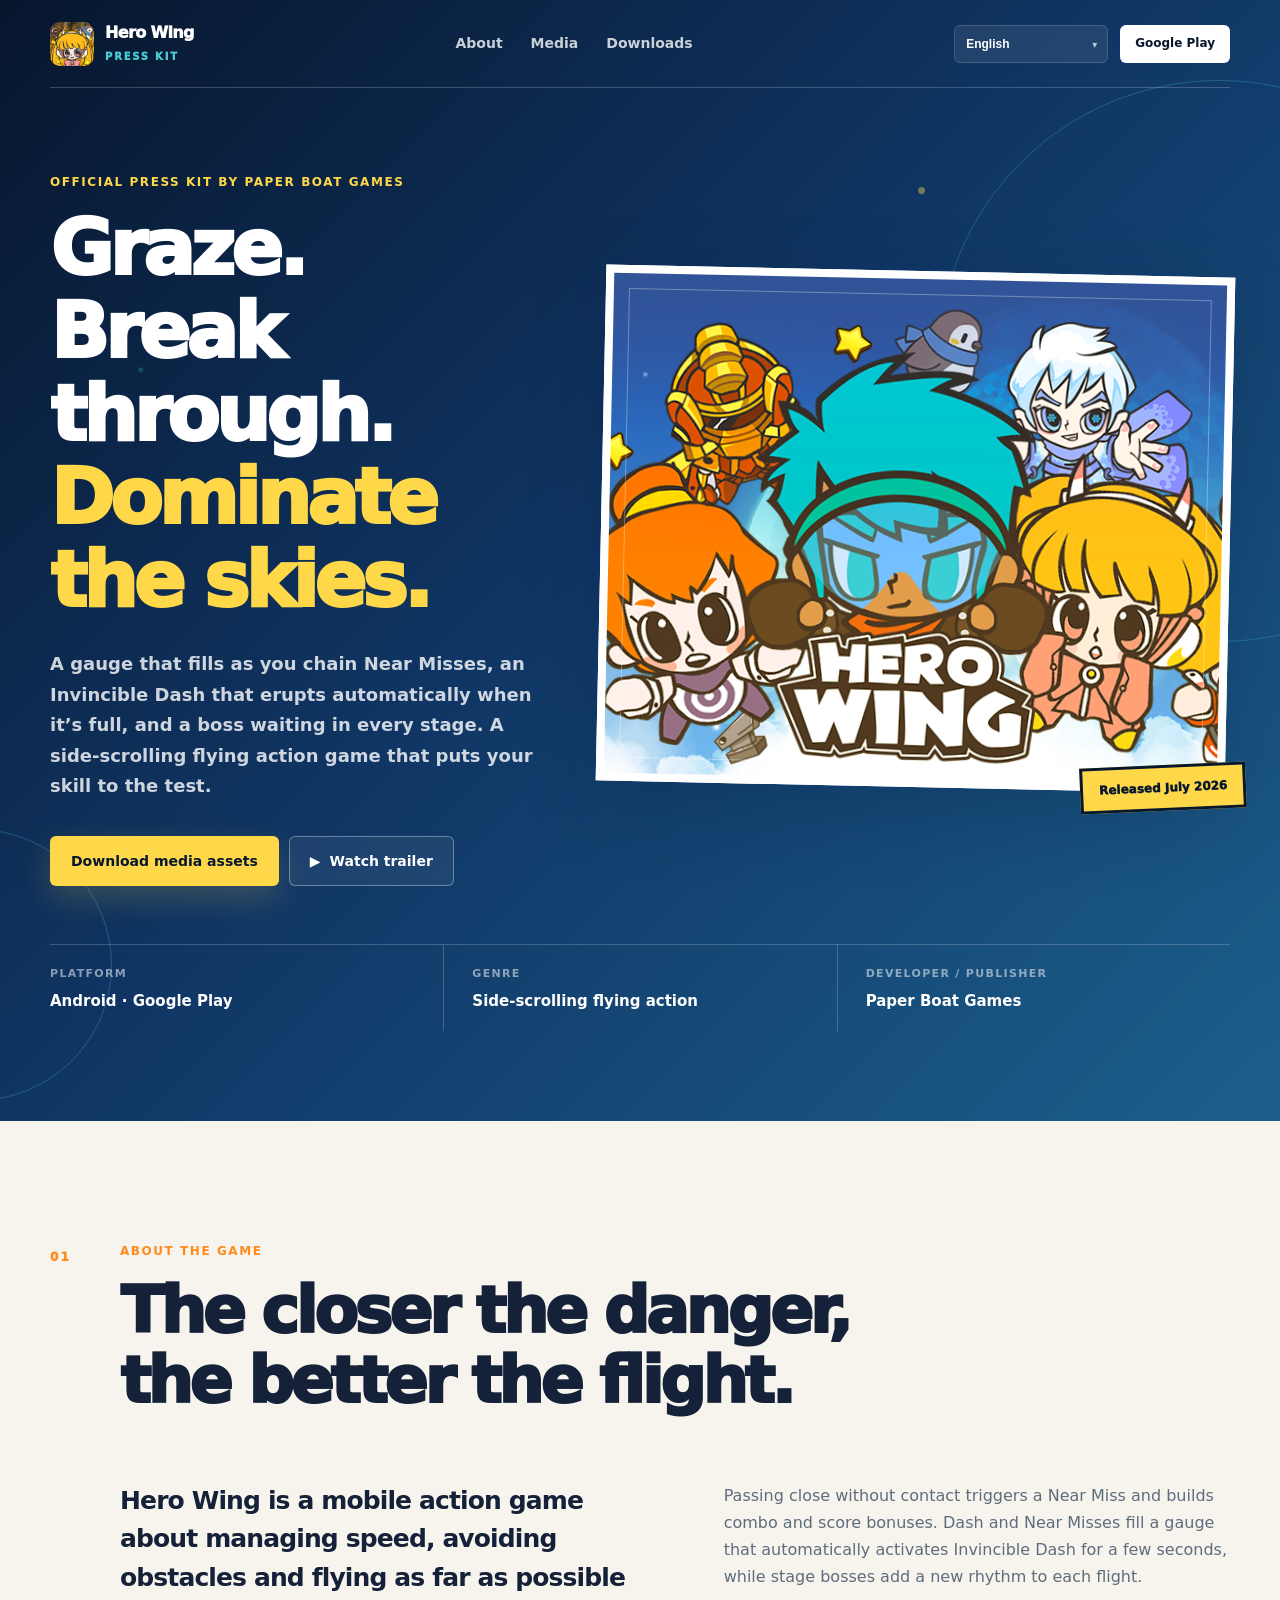
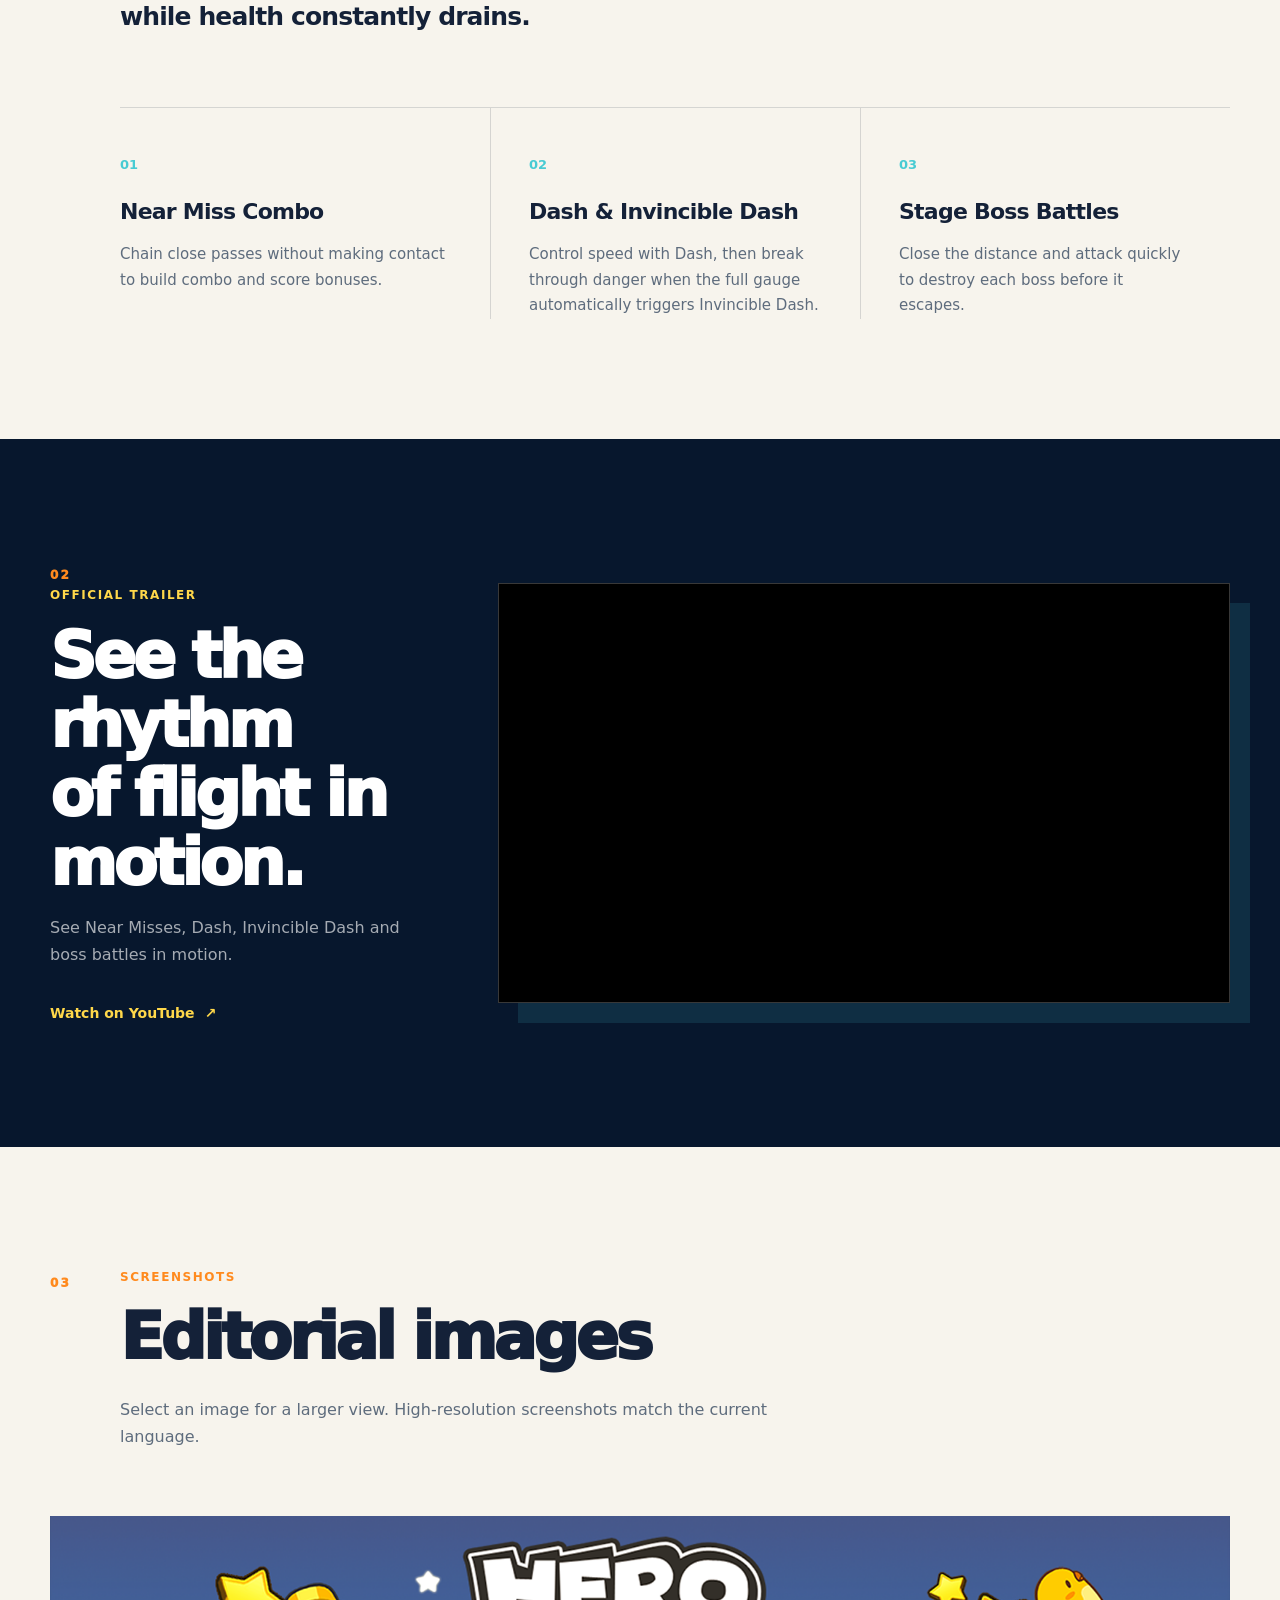
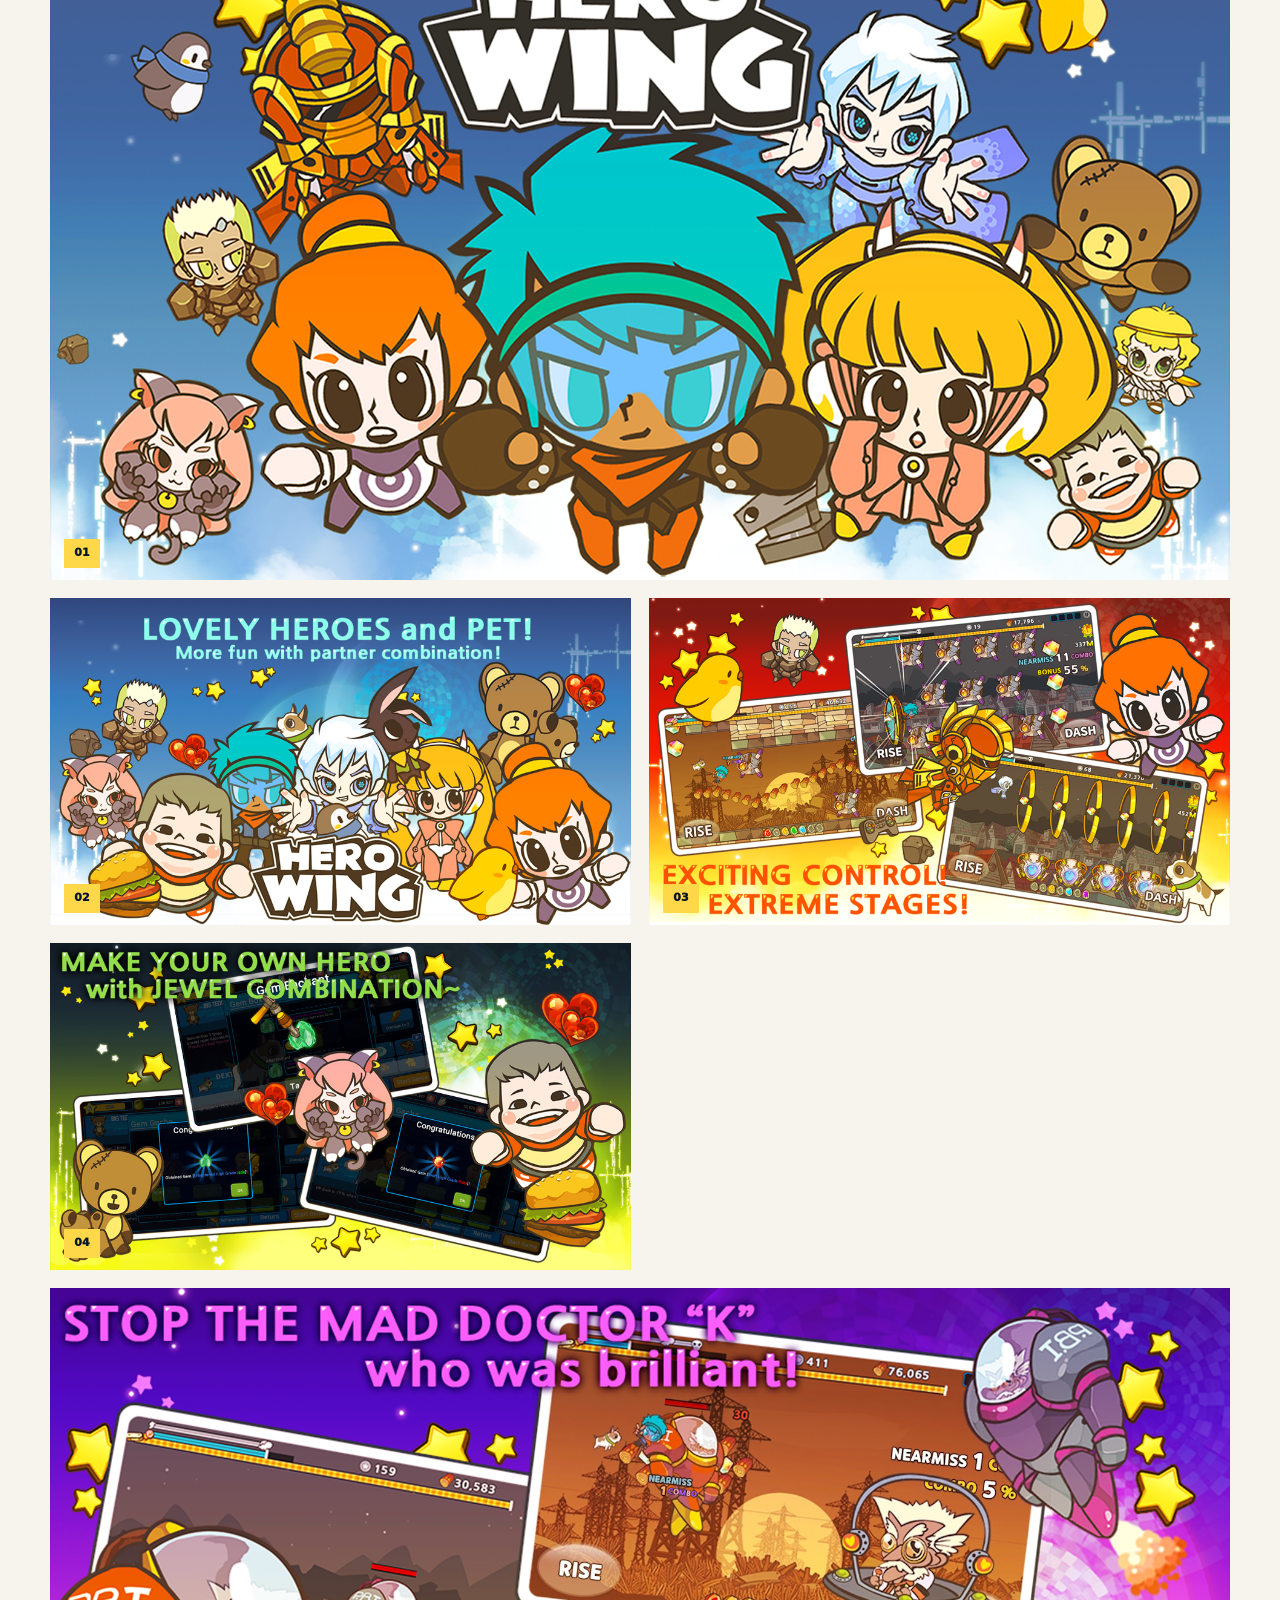
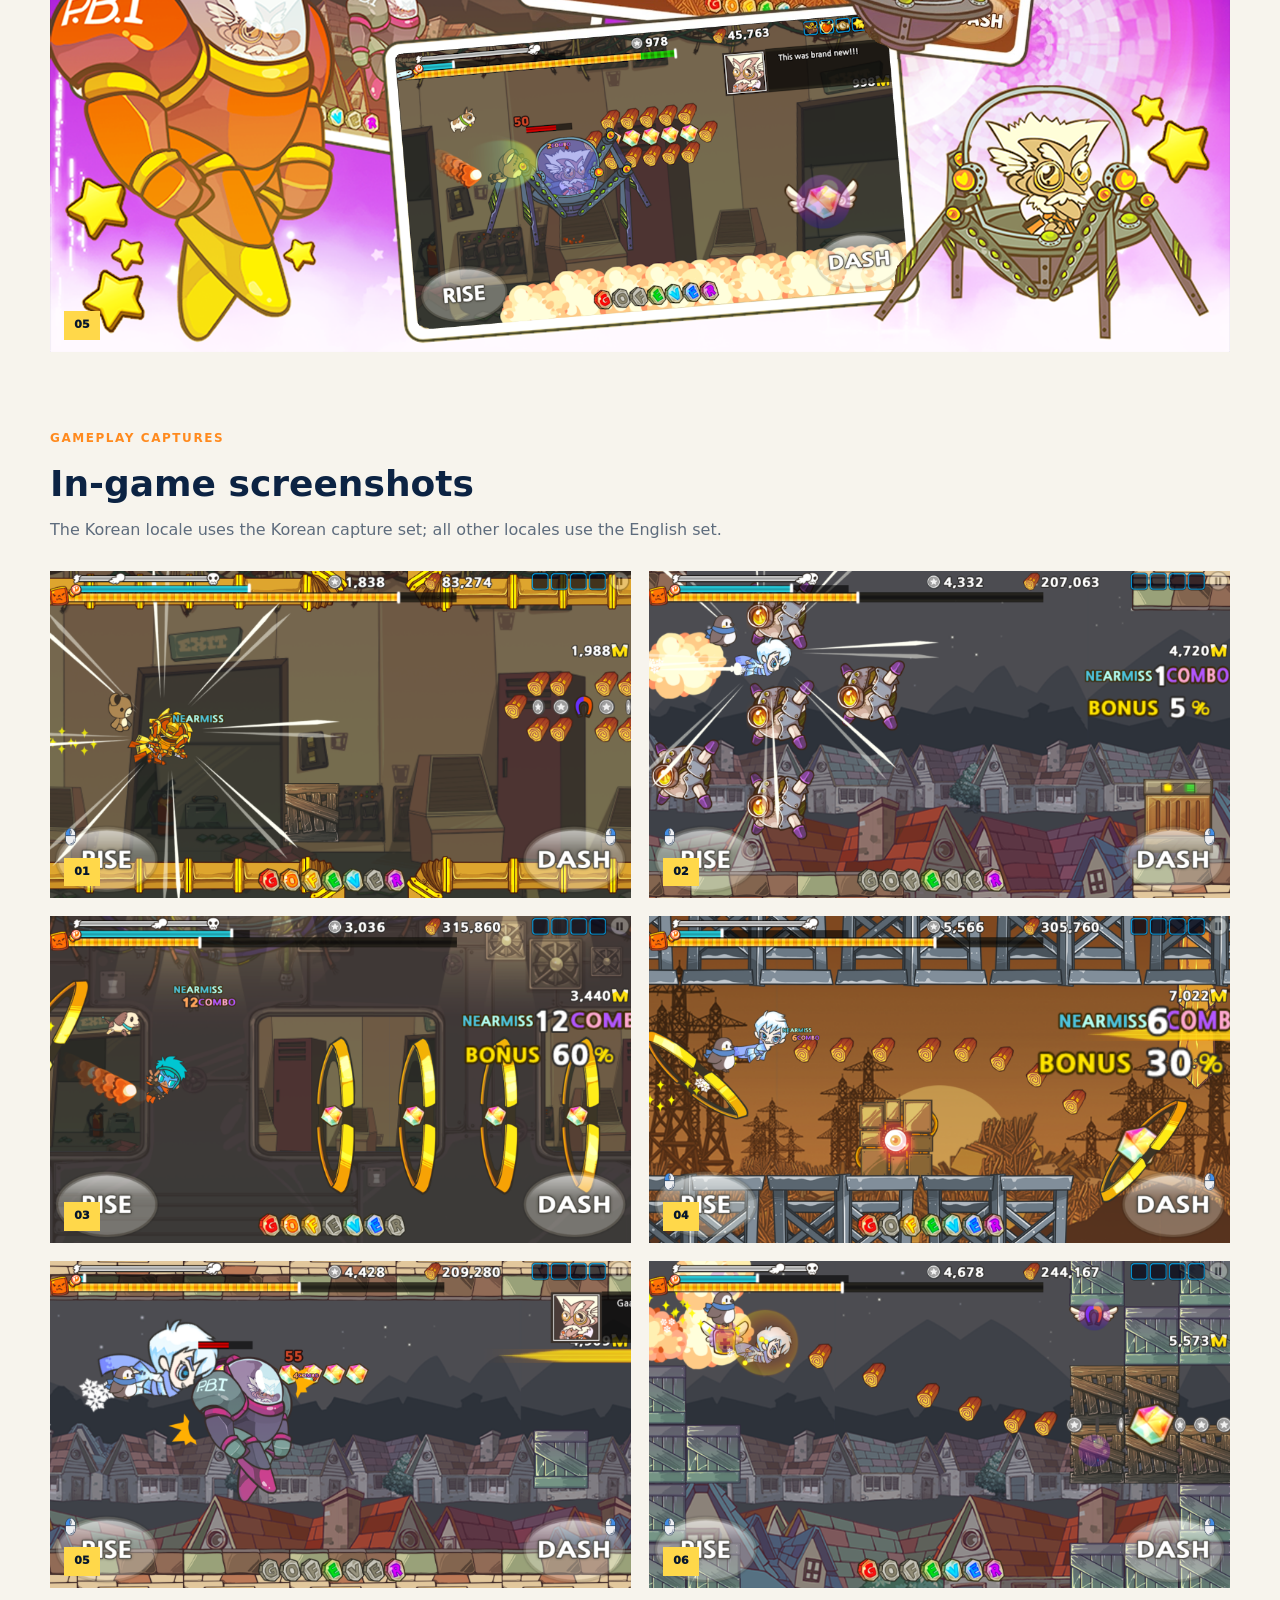
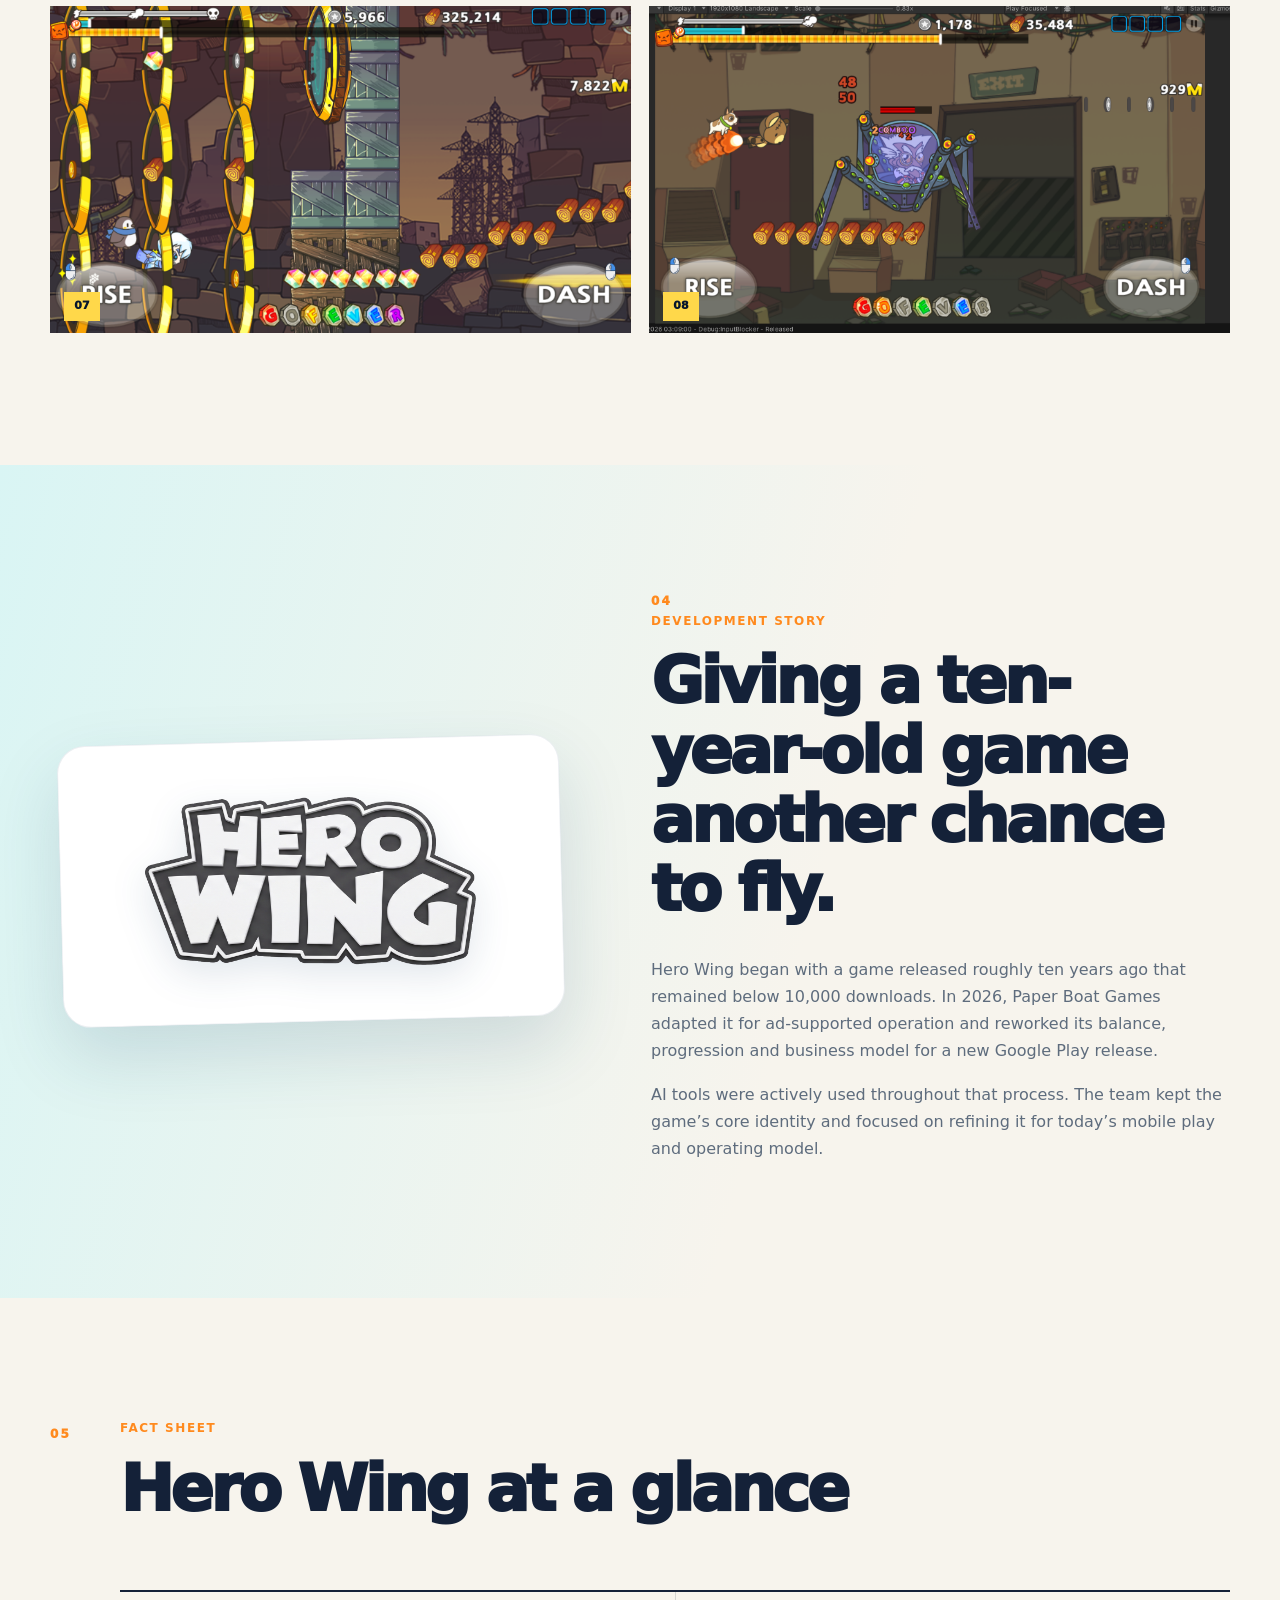
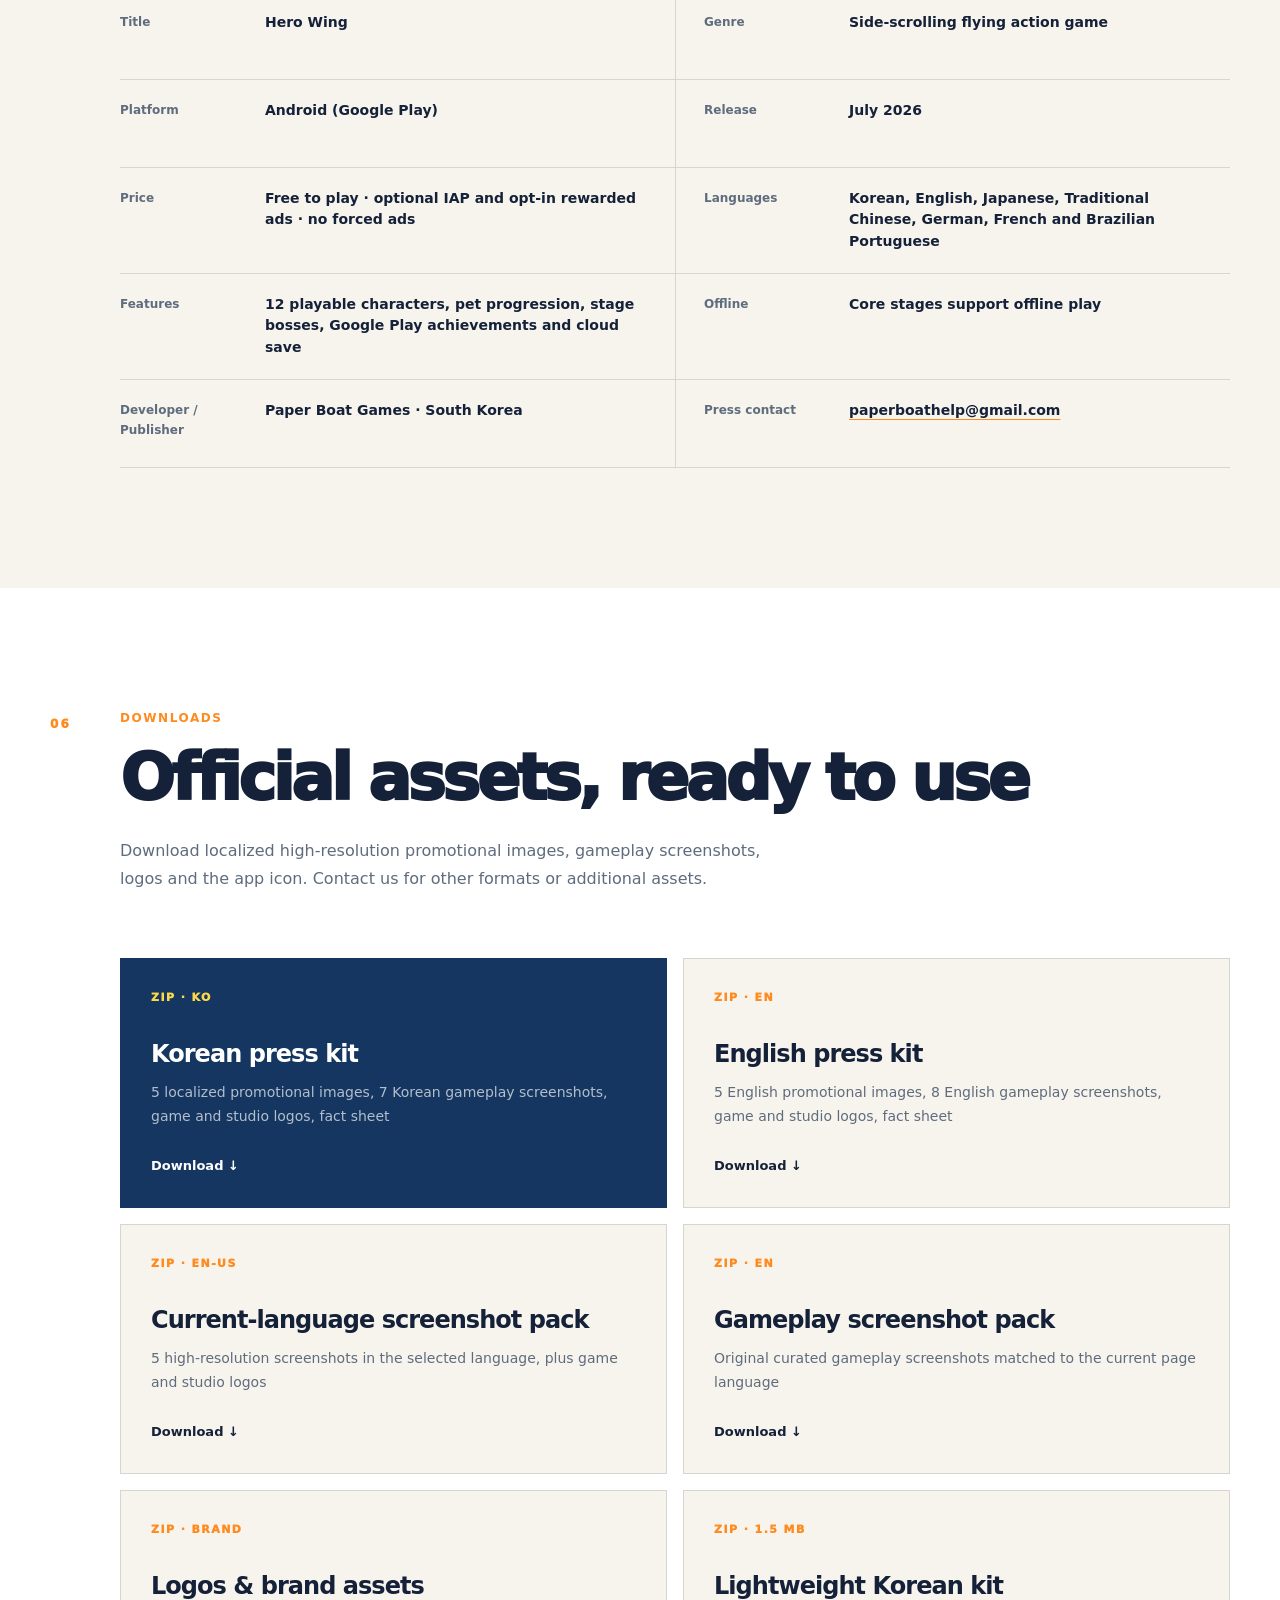
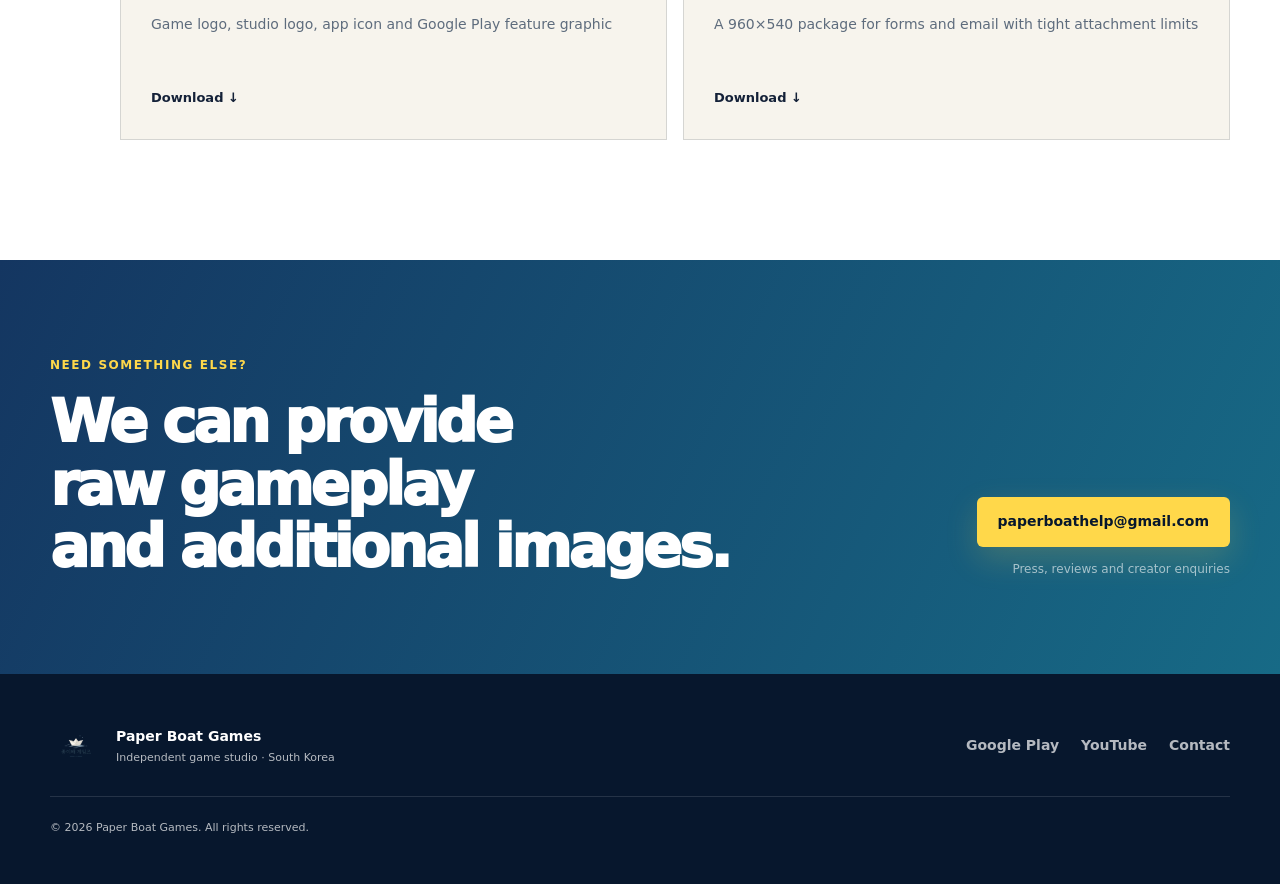
==== presskit/index.html @ 6b203ca1 "Hero Wing 다국어 프레스 키트 추가" ====
<!doctype html>
<html lang="ko" data-language="ko-KR">
<head>
  <meta charset="utf-8">
  <meta name="viewport" content="width=device-width, initial-scale=1">
  <meta name="theme-color" content="#143661">
  <meta name="description" content="Hero Wing 공식 프레스 키트 — 게임 정보, 스크린샷, 로고, 트레일러와 다운로드 자료를 제공합니다. Official press kit by Paper Boat Games.">
  <meta property="og:type" content="website">
  <meta property="og:title" content="Hero Wing — Official Press Kit">
  <meta property="og:description" content="Press information, screenshots, logos, trailer and downloadable media assets for Hero Wing.">
  <meta property="og:url" content="https://paperboat-games.github.io/presskit/">
  <meta property="og:image" content="https://paperboat-games.github.io/presskit/assets/hero-wing-feature.png">
  <meta name="twitter:card" content="summary_large_image">
  <title>Hero Wing — Official Press Kit</title>
  <link rel="icon" href="assets/hero-wing-app-icon.png" type="image/png">
  <link rel="stylesheet" href="styles.css">
  <script src="locales.js" defer></script>
  <script src="script.js" defer></script>
</head>
<body>
  <a class="skip-link" href="#main-content">
    <span data-i18n="skip_to_content">본문으로 건너뛰기</span>
  </a>

  <header class="site-header" id="top">
    <a class="studio-mark" href="#top" aria-label="Hero Wing press kit home">
      <img src="assets/hero-wing-app-icon.png" width="44" height="44" alt="">
      <span>Hero Wing</span>
      <small>PRESS KIT</small>
    </a>

    <nav class="site-nav" aria-label="Primary navigation">
      <a href="#about">
        <span data-i18n="nav_about">게임 소개</span>
      </a>
      <a href="#media">
        <span data-i18n="nav_media">미디어</span>
      </a>
      <a href="#downloads">
        <span data-i18n="nav_downloads">다운로드</span>
      </a>
    </nav>

    <div class="header-actions">
      <label class="language-switch" for="language-select">
        <span class="visually-hidden" data-i18n="language_label">언어 선택</span>
        <select id="language-select" aria-label="Language">
          <option value="ko-KR">한국어</option>
          <option value="en-US">English</option>
          <option value="ja-JP">日本語</option>
          <option value="zh-TW">繁體中文</option>
          <option value="pt-BR">Português (Brasil)</option>
          <option value="fr-FR">Français</option>
          <option value="de-DE">Deutsch</option>
        </select>
      </label>
      <a class="button button-small button-light" href="https://play.google.com/store/apps/details?id=com.paperboatgames.herowing2026" target="_blank" rel="noreferrer">
        <span>Google Play</span>
      </a>
    </div>
  </header>

  <main id="main-content">
    <section class="hero" aria-labelledby="hero-title">
      <div class="hero-copy">
        <p class="eyebrow">
          <span data-i18n="press_eyebrow">종이배게임즈 공식 프레스 키트</span>
        </p>
        <h1 id="hero-title">
          <span data-lang="ko-KR">스치고, 돌파하고,<br><em>하늘을 지배하라.</em></span>
          <span data-lang="en-US">Graze. Break through.<br><em>Dominate the skies.</em></span>
          <span data-lang="ja-JP">かすめろ、突き抜けろ、<br><em>大空を支配せよ。</em></span>
          <span data-lang="zh-TW">極限擦身，強勢突破，<br><em>稱霸天際。</em></span>
          <span data-lang="pt-BR">Raspe. Rompa.<br><em>Domine os céus.</em></span>
          <span data-lang="fr-FR">Frôle. Fonce.<br><em>Domine le ciel.</em></span>
          <span data-lang="de-DE">Knapp vorbei. Voll durch.<br><em>Der Himmel gehört dir.</em></span>
        </h1>
        <p class="hero-summary">
          <span data-lang="ko-KR">아슬아슬하게 스칠수록 차오르는 게이지, 가득 차면 자동으로 터지는 무적대시, 스테이지마다 기다리는 보스전. 실력으로 클리어하는 횡스크롤 플라잉 액션.</span>
          <span data-lang="en-US">A gauge that fills as you chain Near Misses, an Invincible Dash that erupts automatically when it’s full, and a boss waiting in every stage. A side-scrolling flying action game that puts your skill to the test.</span>
          <span data-lang="ja-JP">ギリギリでかすめてニアミスを重ねるほど溜まるゲージ、満タンで自動的に炸裂する無敵ダッシュ、各ステージに待ち受けるボス戦。腕前が試される横スクロール飛行アクションゲーム。</span>
          <span data-lang="zh-TW">極限擦身越多，能量槽累積越快；集滿後自動爆發的無敵衝刺；每個關卡都有 Boss 戰等待挑戰。考驗操作實力的橫向捲軸飛行動作遊戲。</span>
          <span data-lang="pt-BR">Uma barra que enche a cada Near Miss, um Dash Invencível que dispara automaticamente quando ela lota e um chefe esperando em cada fase. Um jogo de ação de voo com rolagem lateral que coloca sua habilidade à prova.</span>
          <span data-lang="fr-FR">Une jauge qui se remplit chaque fois que tu frôles un obstacle, un dash invincible qui se déclenche automatiquement une fois pleine, et un boss qui t’attend à chaque niveau. Un jeu d’action aérienne à défilement horizontal qui met ton adresse à l’épreuve.</span>
          <span data-lang="de-DE">Eine Leiste, die sich mit jedem knappen Vorbeiflug füllt, ein unverwundbarer Dash, der sich bei voller Ladung automatisch aktiviert, und ein Boss in jeder Stage. Ein seitlich scrollendes Flug-Actionspiel, das dein Können fordert.</span>
        </p>
        <div class="hero-actions">
          <a class="button button-primary" href="#downloads">
            <span data-i18n="download_media">미디어 자료 받기</span>
          </a>
          <a class="button button-ghost" data-trailer-link href="https://youtu.be/4i2Qahw9Whk" target="_blank" rel="noreferrer">
            <span aria-hidden="true">▶</span>
            <span data-i18n="watch_trailer">공식 트레일러</span>
          </a>
        </div>
      </div>

      <div class="hero-art">
        <div class="art-frame">
          <img src="assets/hero-wing-feature.png" width="1024" height="500" alt="Hero Wing characters flying together">
        </div>
        <div class="launch-badge">
          <span data-i18n="release_badge">2026년 7월 출시</span>
        </div>
      </div>

      <dl class="hero-facts" aria-label="Game at a glance">
        <div>
          <dt><span data-i18n="fact_platform">플랫폼</span></dt>
          <dd>Android · Google Play</dd>
        </div>
        <div>
          <dt><span data-i18n="fact_genre">장르</span></dt>
          <dd><span data-i18n="genre">횡스크롤 플라잉 액션</span></dd>
        </div>
        <div>
          <dt><span data-i18n="fact_developer">개발·유통</span></dt>
          <dd>Paper Boat Games</dd>
        </div>
      </dl>
    </section>

    <section class="section intro-section" id="about" aria-labelledby="about-title">
      <div class="section-heading">
        <p class="section-number">01</p>
        <div>
          <p class="eyebrow"><span data-i18n="about_eyebrow">게임 소개</span></p>
          <h2 id="about-title"><span data-i18n="about_title">위험에 가까워질수록<br>비행은 더 짜릿해집니다.</span></h2>
        </div>
      </div>

      <div class="intro-grid">
        <p class="lead-copy">
          <span data-i18n="about_lead">히로윙은 지속적으로 줄어드는 체력 안에서 장애물을 피하고 대시 속도를 조절하며 최대한 멀리 비행하는 모바일 액션 게임입니다.</span>
        </p>
        <p>
          <span data-i18n="about_body">장애물에 닿지 않고 아슬아슬하게 지나가면 콤보와 점수 보너스가 쌓입니다. 대시와 아슬아슬로 게이지를 채우면 짧은 시간 무적대시가 자동 발동하고, 스테이지마다 등장하는 보스는 비행의 흐름에 새로운 긴장을 더합니다.</span>
        </p>
      </div>

      <div class="feature-list">
        <article>
          <span class="feature-index">01</span>
          <h3><span data-i18n="feature_near_title">아슬아슬 콤보</span></h3>
          <p><span data-i18n="feature_near_body">충돌 직전의 근접 통과를 연속으로 성공해 콤보와 점수 보너스를 쌓습니다.</span></p>
        </article>
        <article>
          <span class="feature-index">02</span>
          <h3><span data-i18n="feature_dash_title">대시와 무적대시</span></h3>
          <p><span data-i18n="feature_dash_body">대시로 비행 속도를 조절하고, 게이지가 가득 차면 자동 발동하는 무적대시로 위험 구간을 돌파합니다.</span></p>
        </article>
        <article>
          <span class="feature-index">03</span>
          <h3><span data-i18n="feature_boss_title">스테이지 보스전</span></h3>
          <p><span data-i18n="feature_boss_body">도망가기 전에 빠르게 접근하고 연속으로 공격해 보스를 파괴해야 합니다.</span></p>
        </article>
      </div>
    </section>

    <section class="section trailer-section" aria-labelledby="trailer-title">
      <div class="trailer-copy">
        <p class="section-number">02</p>
        <p class="eyebrow"><span data-i18n="trailer_eyebrow">공식 트레일러</span></p>
        <h2 id="trailer-title"><span data-i18n="trailer_title">영상으로 만나는<br>비행의 리듬.</span></h2>
        <p><span data-i18n="trailer_body">아슬아슬, 대시, 무적대시와 보스전을 영상으로 확인하세요.</span></p>
        <a class="text-link" data-trailer-link href="https://youtu.be/4i2Qahw9Whk" target="_blank" rel="noreferrer">
          <span data-i18n="trailer_youtube">YouTube에서 보기</span><span aria-hidden="true">↗</span>
        </a>
      </div>
      <div class="video-wrap">
        <iframe data-trailer-frame src="https://www.youtube-nocookie.com/embed/4i2Qahw9Whk" title="Hero Wing official trailer" loading="lazy" allow="accelerometer; autoplay; clipboard-write; encrypted-media; gyroscope; picture-in-picture; web-share" allowfullscreen></iframe>
      </div>
    </section>

    <section class="section gallery-section" id="media" aria-labelledby="gallery-title">
      <div class="section-heading compact-heading">
        <p class="section-number">03</p>
        <div>
          <p class="eyebrow"><span data-i18n="gallery_eyebrow">스크린샷</span></p>
          <h2 id="gallery-title"><span data-i18n="gallery_title">보도용 이미지</span></h2>
          <p><span data-i18n="gallery_body">이미지를 선택하면 크게 볼 수 있습니다. 현재 언어에 맞는 고해상도 스크린샷이 표시됩니다.</span></p>
        </div>
      </div>

      <div class="gallery-grid">
        <button class="gallery-item gallery-wide" type="button" data-gallery-item data-src-ko="assets/screenshots/ko-01.png" data-src-en="assets/screenshots/en-01.png" data-alt-ko="히로윙 캐릭터와 게임 로고가 모인 키아트" data-alt-en="Hero Wing key art featuring the game logo and characters">
          <img src="assets/screenshots/ko-01.png" alt="히로윙 캐릭터와 게임 로고가 모인 키아트" loading="lazy">
          <span>01</span>
        </button>
        <button class="gallery-item" type="button" data-gallery-item data-src-ko="assets/screenshots/ko-02.png" data-src-en="assets/screenshots/en-02.png" data-alt-ko="히로윙의 스테이지와 비행 장면" data-alt-en="Hero Wing stages and flying gameplay">
          <img src="assets/screenshots/ko-02.png" alt="히로윙의 스테이지와 비행 장면" loading="lazy">
          <span>02</span>
        </button>
        <button class="gallery-item" type="button" data-gallery-item data-src-ko="assets/screenshots/ko-03.png" data-src-en="assets/screenshots/en-03.png" data-alt-ko="아슬아슬한 장애물 회피와 콤보 플레이" data-alt-en="Near Miss obstacle passes and combo gameplay">
          <img src="assets/screenshots/ko-03.png" alt="아슬아슬한 장애물 회피와 콤보 플레이" loading="lazy">
          <span>03</span>
        </button>
        <button class="gallery-item" type="button" data-gallery-item data-src-ko="assets/screenshots/ko-04.png" data-src-en="assets/screenshots/en-04.png" data-alt-ko="히로윙 캐릭터 성장과 수집 화면" data-alt-en="Hero Wing character collection and progression">
          <img src="assets/screenshots/ko-04.png" alt="히로윙 캐릭터 성장과 수집 화면" loading="lazy">
          <span>04</span>
        </button>
        <button class="gallery-item gallery-wide" type="button" data-gallery-item data-src-ko="assets/screenshots/ko-05.png" data-src-en="assets/screenshots/en-05.png" data-alt-ko="히로윙 스테이지 보스전 장면" data-alt-en="Hero Wing stage boss battles">
          <img src="assets/screenshots/ko-05.png" alt="히로윙 스테이지 보스전 장면" loading="lazy">
          <span>05</span>
        </button>
      </div>

      <div class="gallery-subheading">
        <p class="eyebrow"><span data-i18n="gameplay_gallery_eyebrow">인게임 캡처</span></p>
        <h3><span data-i18n="gameplay_gallery_title">실제 플레이 스크린샷</span></h3>
        <p><span data-i18n="gameplay_gallery_body">한국어 페이지에는 한국어 인게임 캡처를, 그 외 언어에는 영문 인게임 캡처를 표시합니다.</span></p>
      </div>

      <div class="gallery-grid gameplay-gallery">
        <button class="gallery-item" type="button" data-gameplay-item data-src-ko="assets/gameplay/ko/dash-01.png" data-src-en="assets/gameplay/en/dash-01.png">
          <img src="assets/gameplay/ko/dash-01.png" alt="히로윙 인게임 스크린샷 1" loading="lazy">
          <span>01</span>
        </button>
        <button class="gallery-item" type="button" data-gameplay-item data-src-ko="assets/gameplay/ko/dash-02.png" data-src-en="assets/gameplay/en/dash-03.png">
          <img src="assets/gameplay/ko/dash-02.png" alt="히로윙 인게임 스크린샷 2" loading="lazy">
          <span>02</span>
        </button>
        <button class="gallery-item" type="button" data-gameplay-item data-src-ko="assets/gameplay/ko/near-miss-02.png" data-src-en="assets/gameplay/en/near-miss-02.png">
          <img src="assets/gameplay/ko/near-miss-02.png" alt="히로윙 인게임 스크린샷 3" loading="lazy">
          <span>03</span>
        </button>
        <button class="gallery-item" type="button" data-gameplay-item data-src-ko="assets/gameplay/ko/near-miss-03.png" data-src-en="assets/gameplay/en/near-miss-03.png">
          <img src="assets/gameplay/ko/near-miss-03.png" alt="히로윙 인게임 스크린샷 4" loading="lazy">
          <span>04</span>
        </button>
        <button class="gallery-item" type="button" data-gameplay-item data-src-ko="assets/gameplay/ko/boss-01.png" data-src-en="assets/gameplay/en/boss-02.png">
          <img src="assets/gameplay/ko/boss-01.png" alt="히로윙 인게임 스크린샷 5" loading="lazy">
          <span>05</span>
        </button>
        <button class="gallery-item" type="button" data-gameplay-item data-src-ko="assets/gameplay/ko/stage-01.png" data-src-en="assets/gameplay/en/stage-01.png">
          <img src="assets/gameplay/ko/stage-01.png" alt="히로윙 인게임 스크린샷 6" loading="lazy">
          <span>06</span>
        </button>
        <button class="gallery-item" type="button" data-gameplay-item data-src-ko="assets/gameplay/ko/stage-02.png" data-src-en="assets/gameplay/en/stage-02.png">
          <img src="assets/gameplay/ko/stage-02.png" alt="히로윙 인게임 스크린샷 7" loading="lazy">
          <span>07</span>
        </button>
        <button class="gallery-item" type="button" data-gameplay-item data-src-en="assets/gameplay/en/boss-03.png" hidden>
          <img src="assets/gameplay/en/boss-03.png" alt="Hero Wing gameplay screenshot 8" loading="lazy">
          <span>08</span>
        </button>
      </div>
    </section>

    <section class="section story-section" aria-labelledby="story-title">
      <div class="story-art" aria-hidden="true">
        <img src="assets/hero-wing-logo.png" width="1208" height="612" alt="">
      </div>
      <div class="story-copy">
        <p class="section-number">04</p>
        <p class="eyebrow"><span data-i18n="story_eyebrow">개발 배경</span></p>
        <h2 id="story-title"><span data-i18n="story_title">약 10년 전의 게임을<br>다시 날게 한 선택.</span></h2>
        <p><span data-i18n="story_body_1">히로윙은 약 10년 전 선보였지만 1만 다운로드를 넘기지 못했던 게임에서 출발했습니다. 종이배게임즈는 2026년, 광고 기반 운영에 맞춰 게임 밸런스와 성장 구조, BM을 재정비해 Google Play에 다시 선보였습니다.</span></p>
        <p><span data-i18n="story_body_2">재정비 과정에서는 AI 도구도 적극적으로 활용했습니다. 게임의 핵심 정체성은 유지하면서, 지금의 모바일 플레이 환경과 운영 방식에 맞도록 다듬는 데 집중했습니다.</span></p>
      </div>
    </section>

    <section class="section facts-section" aria-labelledby="facts-title">
      <div class="section-heading compact-heading">
        <p class="section-number">05</p>
        <div>
          <p class="eyebrow"><span data-i18n="facts_eyebrow">팩트시트</span></p>
          <h2 id="facts-title"><span data-i18n="facts_title">한눈에 보는 히로윙</span></h2>
        </div>
      </div>

      <dl class="facts-table">
        <div><dt><span data-i18n="label_title">게임명</span></dt><dd><span data-i18n="value_title">히로윙 (Hero Wing)</span></dd></div>
        <div><dt><span data-i18n="label_genre">장르</span></dt><dd><span data-i18n="value_genre">횡스크롤 플라잉 액션</span></dd></div>
        <div><dt><span data-i18n="label_platform">플랫폼</span></dt><dd>Android (Google Play)</dd></div>
        <div><dt><span data-i18n="label_release">출시</span></dt><dd><span data-i18n="value_release">2026년 7월</span></dd></div>
        <div><dt><span data-i18n="label_price">가격</span></dt><dd><span data-i18n="value_price">무료 · 인앱 구매 및 선택형 보상형 광고 포함 · 강제 광고 없음</span></dd></div>
        <div><dt><span data-i18n="label_languages">지원 언어</span></dt><dd><span data-i18n="value_languages">한국어, 영어, 일본어, 중국어(번체), 독일어, 프랑스어, 포르투갈어(브라질)</span></dd></div>
        <div><dt><span data-i18n="label_features">주요 콘텐츠</span></dt><dd><span data-i18n="value_features">플레이 가능한 캐릭터 12종, 펫 육성, 스테이지 보스전, Google Play 업적·클라우드 저장</span></dd></div>
        <div><dt><span data-i18n="label_offline">오프라인</span></dt><dd><span data-i18n="value_offline">핵심 스테이지 오프라인 플레이 지원</span></dd></div>
        <div><dt><span data-i18n="label_developer">개발·유통</span></dt><dd><span data-i18n="value_developer">종이배게임즈 (Paper Boat Games)</span></dd></div>
        <div><dt><span data-i18n="label_press_contact">문의</span></dt><dd><a href="mailto:paperboathelp@gmail.com">paperboathelp@gmail.com</a></dd></div>
      </dl>
    </section>

    <section class="section downloads-section" id="downloads" aria-labelledby="downloads-title">
      <div class="section-heading compact-heading">
        <p class="section-number">06</p>
        <div>
          <p class="eyebrow"><span data-i18n="downloads_eyebrow">다운로드</span></p>
          <h2 id="downloads-title"><span data-i18n="downloads_title">바로 사용할 수 있는 공식 소재</span></h2>
          <p><span data-i18n="downloads_body">고해상도 현지화 홍보 이미지와 실제 플레이 스크린샷, 로고, 앱 아이콘을 제공합니다. 다른 규격이나 추가 자료는 이메일로 요청해 주세요.</span></p>
        </div>
      </div>

      <div class="download-grid">
        <a class="download-card featured-download" href="downloads/hero-wing-press-kit-ko.zip" download>
          <span class="download-type">ZIP · KO</span>
          <h3><span data-i18n="download_ko_title">한국어 프레스 키트</span></h3>
          <p><span data-i18n="download_ko_body">현지화 홍보 이미지 5장, 한국어 플레이 스크린샷 7장, 게임·스튜디오 로고, 팩트시트</span></p>
          <span class="download-action"><span data-i18n="download_action">다운로드</span> ↓</span>
        </a>
        <a class="download-card" href="downloads/hero-wing-press-kit-en.zip" download>
          <span class="download-type">ZIP · EN</span>
          <h3><span data-i18n="download_en_title">영문 프레스 키트</span></h3>
          <p><span data-i18n="download_en_body">영문 홍보 이미지 5장, 영문 플레이 스크린샷 8장, 게임·스튜디오 로고, 팩트시트</span></p>
          <span class="download-action"><span data-i18n="download_action">다운로드</span> ↓</span>
        </a>
        <a class="download-card" data-locale-pack href="downloads/hero-wing-screenshot-pack-ko-KR.zip" download>
          <span class="download-type" data-locale-pack-type>ZIP · KO-KR</span>
          <h3><span data-i18n="download_locale_title">현재 언어 스크린샷 팩</span></h3>
          <p><span data-i18n="download_locale_body">선택한 언어의 고해상도 스크린샷 5장과 게임·스튜디오 로고</span></p>
          <span class="download-action"><span data-i18n="download_action">다운로드</span> ↓</span>
        </a>
        <a class="download-card" data-gameplay-pack href="downloads/hero-wing-gameplay-screenshots-ko.zip" download>
          <span class="download-type" data-gameplay-pack-type>ZIP · KO</span>
          <h3><span data-i18n="download_gameplay_title">인게임 스크린샷 팩</span></h3>
          <p><span data-i18n="download_gameplay_body">현재 페이지 언어에 맞는 큐레이션 인게임 스크린샷 원본</span></p>
          <span class="download-action"><span data-i18n="download_action">다운로드</span> ↓</span>
        </a>
        <a class="download-card" href="downloads/hero-wing-brand-assets.zip" download>
          <span class="download-type">ZIP · BRAND</span>
          <h3><span data-i18n="download_brand_title">로고·브랜드 에셋</span></h3>
          <p><span data-i18n="download_brand_body">게임 로고, 스튜디오 로고, 앱 아이콘, Google Play 피처 그래픽</span></p>
          <span class="download-action"><span data-i18n="download_action">다운로드</span> ↓</span>
        </a>
        <a class="download-card" href="downloads/hero-wing-press-kit-ko-light.zip" download>
          <span class="download-type">ZIP · 1.5 MB</span>
          <h3><span data-i18n="download_light_title">한국어 경량 키트</span></h3>
          <p><span data-i18n="download_light_body">첨부 용량 제한이 있는 폼과 이메일을 위한 960×540 경량본</span></p>
          <span class="download-action"><span data-i18n="download_action">다운로드</span> ↓</span>
        </a>
      </div>
    </section>

    <section class="contact-section" aria-labelledby="contact-title">
      <div>
        <p class="eyebrow"><span data-i18n="contact_eyebrow">추가 자료가 필요하신가요?</span></p>
        <h2 id="contact-title"><span data-i18n="contact_title">고화질 플레이 영상과<br>추가 이미지를 보내드립니다.</span></h2>
      </div>
      <div class="contact-actions">
        <a class="button button-primary" href="mailto:paperboathelp@gmail.com">paperboathelp@gmail.com</a>
        <p><span data-i18n="contact_caption">보도·리뷰·콘텐츠 제작 문의</span></p>
      </div>
    </section>
  </main>

  <footer class="site-footer">
    <div class="footer-brand">
      <img src="assets/paper-boat-games-logo.png" width="72" height="72" alt="Paper Boat Games">
      <div><strong>Paper Boat Games</strong><small><span data-i18n="footer_tagline">종이배게임즈</span></small></div>
    </div>
    <div class="footer-links">
      <a href="https://play.google.com/store/apps/details?id=com.paperboatgames.herowing2026" target="_blank" rel="noreferrer">Google Play</a>
      <a href="https://www.youtube.com/@paperboat.games.ko-kr" target="_blank" rel="noreferrer">YouTube</a>
      <a href="mailto:paperboathelp@gmail.com"><span data-i18n="footer_contact">문의</span></a>
    </div>
    <p>© 2026 Paper Boat Games. All rights reserved.</p>
  </footer>

  <dialog class="lightbox" aria-label="Screenshot preview">
    <button class="lightbox-close" type="button" aria-label="Close preview">×</button>
    <img src="" alt="">
    <a class="lightbox-download" href="" download>
      <span data-i18n="lightbox_download">원본 이미지 다운로드</span> ↓
    </a>
  </dialog>
</body>
</html>
---- presskit/styles.css ----
:root {
  --navy-950: #07172d;
  --navy-900: #0c2343;
  --navy-800: #143661;
  --navy-700: #1e4b80;
  --sky: #48cbd3;
  --sky-pale: #dcf7f7;
  --orange: #ff8a1e;
  --yellow: #ffd84a;
  --paper: #f7f4ed;
  --white: #ffffff;
  --ink: #142138;
  --muted: #5e6c7d;
  --line: rgba(20, 33, 56, 0.15);
  --shadow: 0 24px 80px rgba(5, 24, 52, 0.18);
  --content: 1180px;
}

* {
  box-sizing: border-box;
}

html {
  scroll-behavior: smooth;
  background: var(--navy-950);
}

body {
  margin: 0;
  color: var(--ink);
  background: var(--paper);
  font-family: "Noto Sans KR", "Apple SD Gothic Neo", "Malgun Gothic", Inter, system-ui, -apple-system, BlinkMacSystemFont, "Segoe UI", sans-serif;
  font-size: 16px;
  line-height: 1.7;
  overflow-x: hidden;
}

html[lang="ja"] body {
  font-family: "Noto Sans JP", "Yu Gothic", "Hiragino Kaku Gothic ProN", system-ui, sans-serif;
}

html[lang="zh-Hant"] body {
  font-family: "Noto Sans TC", "Microsoft JhengHei", "PingFang TC", system-ui, sans-serif;
}

button,
a {
  font: inherit;
}

a {
  color: inherit;
}

img {
  display: block;
  max-width: 100%;
}

[data-lang] {
  display: none;
}

[data-i18n] {
  overflow-wrap: break-word;
}

html[lang="de"] [data-i18n],
html[lang="fr"] [data-i18n],
html[lang="pt-BR"] [data-i18n] {
  hyphens: auto;
}

html:not(.i18n-ready)[data-language="ko-KR"] [data-lang="ko-KR"] {
  display: inline;
}

.visually-hidden {
  position: absolute;
  width: 1px;
  height: 1px;
  padding: 0;
  margin: -1px;
  overflow: hidden;
  clip: rect(0, 0, 0, 0);
  white-space: nowrap;
  border: 0;
}

.skip-link {
  position: fixed;
  left: 16px;
  top: -80px;
  z-index: 100;
  padding: 10px 16px;
  color: var(--navy-950);
  background: var(--yellow);
  font-weight: 800;
  border-radius: 4px;
}

.skip-link:focus {
  top: 12px;
}

.site-header {
  position: absolute;
  inset: 0 0 auto;
  z-index: 10;
  width: min(calc(100% - 48px), var(--content));
  height: 88px;
  margin-inline: auto;
  display: grid;
  grid-template-columns: auto 1fr auto;
  align-items: center;
  gap: 36px;
  color: var(--white);
  border-bottom: 1px solid rgba(255, 255, 255, 0.2);
}

.studio-mark {
  display: grid;
  grid-template-columns: 44px auto;
  column-gap: 11px;
  align-items: center;
  color: var(--white);
  text-decoration: none;
  font-weight: 950;
  letter-spacing: -0.04em;
  line-height: 1;
}

.studio-mark img {
  grid-row: 1 / 3;
  border-radius: 10px;
}

.studio-mark small {
  margin-top: 5px;
  color: var(--sky);
  font-size: 10px;
  letter-spacing: 0.18em;
}

.site-nav {
  display: flex;
  justify-content: center;
  gap: 28px;
}

.site-nav a,
.footer-links a {
  color: inherit;
  text-decoration: none;
  font-size: 14px;
  font-weight: 750;
}

.site-nav a {
  opacity: 0.78;
  transition: opacity 160ms ease;
}

.site-nav a:hover,
.site-nav a:focus-visible {
  opacity: 1;
}

.header-actions {
  display: flex;
  align-items: center;
  gap: 12px;
}

.language-switch {
  position: relative;
  display: block;
  border: 1px solid rgba(255, 255, 255, 0.22);
  border-radius: 6px;
}

.language-switch::after {
  content: "▾";
  position: absolute;
  right: 10px;
  top: 50%;
  color: rgba(255, 255, 255, 0.7);
  font-size: 10px;
  pointer-events: none;
  transform: translateY(-50%);
}

.language-switch select {
  width: 152px;
  min-height: 36px;
  padding: 0 30px 0 11px;
  border: 0;
  border-radius: 5px;
  color: var(--white);
  background: rgba(255, 255, 255, 0.08);
  appearance: none;
  font-size: 12px;
  font-weight: 800;
  cursor: pointer;
}

.language-switch select option {
  color: var(--navy-950);
  background: var(--white);
}

.button {
  display: inline-flex;
  min-height: 50px;
  padding: 0 20px;
  align-items: center;
  justify-content: center;
  gap: 9px;
  border: 1px solid transparent;
  border-radius: 6px;
  text-decoration: none;
  font-size: 14px;
  font-weight: 850;
  line-height: 1.2;
  transition: transform 160ms ease, box-shadow 160ms ease, background 160ms ease;
}

.button:hover,
.button:focus-visible {
  transform: translateY(-2px);
}

.button-small {
  min-height: 38px;
  padding-inline: 14px;
  font-size: 12px;
}

.button-primary {
  color: var(--navy-950);
  background: var(--yellow);
  box-shadow: 0 12px 32px rgba(255, 216, 74, 0.18);
}

.button-primary:hover,
.button-primary:focus-visible {
  box-shadow: 0 14px 40px rgba(255, 216, 74, 0.28);
}

.button-ghost {
  color: var(--white);
  border-color: rgba(255, 255, 255, 0.34);
  background: rgba(255, 255, 255, 0.06);
}

.button-light {
  color: var(--navy-950);
  background: var(--white);
}

.hero {
  position: relative;
  min-height: 790px;
  padding: 172px max(24px, calc((100vw - var(--content)) / 2)) 90px;
  display: grid;
  grid-template-columns: minmax(450px, 0.96fr) minmax(500px, 1.2fr);
  grid-template-rows: 1fr auto;
  align-items: center;
  gap: 48px;
  color: var(--white);
  background:
    radial-gradient(circle at 11% 33%, rgba(72, 203, 211, 0.24) 0 2px, transparent 3px),
    radial-gradient(circle at 72% 17%, rgba(255, 216, 74, 0.42) 0 3px, transparent 4px),
    radial-gradient(circle at 93% 50%, rgba(255, 255, 255, 0.25) 0 2px, transparent 3px),
    linear-gradient(135deg, #07162d 0%, #103665 48%, #1c5f8b 100%);
  overflow: hidden;
}

.hero::before,
.hero::after {
  content: "";
  position: absolute;
  border: 1px solid rgba(72, 203, 211, 0.28);
  border-radius: 50%;
  pointer-events: none;
}

.hero::before {
  width: 560px;
  height: 560px;
  right: -220px;
  top: 80px;
}

.hero::after {
  width: 270px;
  height: 270px;
  left: -160px;
  bottom: 20px;
}

.hero-copy,
.hero-art,
.hero-facts {
  position: relative;
  z-index: 1;
}

.eyebrow {
  margin: 0 0 16px;
  color: var(--orange);
  font-size: 12px;
  font-weight: 900;
  letter-spacing: 0.13em;
  text-transform: uppercase;
}

.hero .eyebrow,
.trailer-section .eyebrow,
.contact-section .eyebrow {
  color: var(--yellow);
}

.hero h1,
.section h2,
.contact-section h2 {
  margin: 0;
  font-weight: 950;
  letter-spacing: -0.055em;
  line-height: 1.08;
  text-wrap: balance;
}

.hero h1 {
  font-size: clamp(54px, 6vw, 82px);
}

@media (min-width: 981px) {
  html[data-language="ko-KR"] .hero h1 {
    font-size: clamp(54px, 5vw, 68px);
  }

  html[data-language="ko-KR"] .hero h1 [data-lang="ko-KR"] {
    white-space: nowrap;
  }
}

.hero h1 em {
  color: var(--yellow);
  font-style: normal;
}

.hero-summary {
  max-width: 590px;
  margin: 26px 0 0;
  color: rgba(255, 255, 255, 0.8);
  font-size: 18px;
  font-weight: 550;
  line-height: 1.7;
}

.hero-actions {
  display: flex;
  flex-wrap: wrap;
  gap: 10px;
  margin-top: 34px;
}

.hero-art {
  align-self: center;
}

.art-frame {
  position: relative;
  transform: rotate(1.2deg);
  border: 8px solid rgba(255, 255, 255, 0.98);
  background: var(--white);
  box-shadow: var(--shadow);
}

.art-frame::before {
  content: "";
  position: absolute;
  inset: 15px;
  border: 1px solid rgba(255, 255, 255, 0.32);
  pointer-events: none;
}

.art-frame img {
  width: 100%;
  aspect-ratio: 1024 / 500;
  object-fit: cover;
}

.launch-badge {
  position: absolute;
  right: -16px;
  bottom: -24px;
  padding: 10px 16px;
  color: var(--navy-950);
  background: var(--yellow);
  border: 3px solid var(--navy-950);
  font-size: 12px;
  font-weight: 950;
  transform: rotate(-2.5deg);
}

.hero-facts {
  grid-column: 1 / -1;
  display: grid;
  grid-template-columns: repeat(3, 1fr);
  margin: 10px 0 0;
  border-top: 1px solid rgba(255, 255, 255, 0.2);
}

.hero-facts div {
  min-height: 86px;
  padding: 20px 28px 0 0;
}

.hero-facts div + div {
  padding-left: 28px;
  border-left: 1px solid rgba(255, 255, 255, 0.2);
}

.hero-facts dt {
  color: rgba(255, 255, 255, 0.52);
  font-size: 11px;
  font-weight: 800;
  letter-spacing: 0.12em;
  text-transform: uppercase;
}

.hero-facts dd {
  margin: 5px 0 0;
  font-size: 15px;
  font-weight: 750;
}

.section {
  width: min(calc(100% - 48px), var(--content));
  margin-inline: auto;
  padding-block: 120px;
}

.section-heading {
  display: grid;
  grid-template-columns: 70px minmax(0, 1fr);
  align-items: start;
  margin-bottom: 66px;
}

.section-number {
  margin: 6px 0 0;
  color: var(--orange);
  font-size: 12px;
  font-weight: 950;
  letter-spacing: 0.18em;
}

.section h2 {
  font-size: clamp(38px, 5vw, 64px);
}

.section-heading > div > p:last-child,
.compact-heading > div > p:last-child {
  max-width: 680px;
  margin: 24px 0 0;
  color: var(--muted);
}

.intro-grid {
  display: grid;
  grid-template-columns: 1.05fr 1fr;
  gap: 72px;
  margin-left: 70px;
  padding-bottom: 70px;
  border-bottom: 1px solid var(--line);
}

.intro-grid p {
  margin: 0;
  color: var(--muted);
}

.intro-grid .lead-copy {
  color: var(--ink);
  font-size: 25px;
  font-weight: 750;
  letter-spacing: -0.035em;
  line-height: 1.55;
}

.feature-list {
  display: grid;
  grid-template-columns: repeat(3, 1fr);
  margin: 0 0 0 70px;
}

.feature-list article {
  padding: 42px 38px 0 0;
}

.feature-list article + article {
  padding-left: 38px;
  border-left: 1px solid var(--line);
}

.feature-index {
  color: var(--sky);
  font-size: 13px;
  font-weight: 900;
}

.feature-list h3 {
  margin: 16px 0 12px;
  font-size: 22px;
  letter-spacing: -0.035em;
}

.feature-list p {
  margin: 0;
  color: var(--muted);
  font-size: 15px;
}

.trailer-section {
  width: 100%;
  padding-inline: max(24px, calc((100vw - var(--content)) / 2));
  display: grid;
  grid-template-columns: 0.72fr 1.4fr;
  gap: 72px;
  align-items: center;
  color: var(--white);
  background: var(--navy-950);
}

.trailer-copy > p:not(.eyebrow):not(.section-number) {
  color: rgba(255, 255, 255, 0.64);
}

.text-link {
  display: inline-flex;
  align-items: center;
  gap: 10px;
  margin-top: 18px;
  color: var(--yellow);
  text-decoration: none;
  font-size: 14px;
  font-weight: 850;
}

.video-wrap {
  position: relative;
  aspect-ratio: 16 / 9;
  border: 1px solid rgba(255, 255, 255, 0.22);
  box-shadow: 20px 20px 0 rgba(72, 203, 211, 0.13);
  background: #000;
}

.video-wrap iframe {
  width: 100%;
  height: 100%;
  border: 0;
}

.compact-heading {
  grid-template-columns: 70px minmax(0, 1fr);
}

.gallery-section {
  padding-bottom: 132px;
}

.gallery-grid {
  display: grid;
  grid-template-columns: repeat(2, minmax(0, 1fr));
  gap: 18px;
}

.gallery-subheading {
  max-width: 720px;
  margin: 76px 0 28px;
}

.gallery-subheading h3 {
  margin: 8px 0 12px;
  color: var(--navy-900);
  font-size: clamp(24px, 3vw, 36px);
  line-height: 1.12;
}

.gallery-subheading p:last-child {
  margin: 0;
  color: var(--muted);
}

.gallery-item[hidden] {
  display: none;
}

.gallery-item {
  position: relative;
  padding: 0;
  border: 0;
  background: var(--navy-900);
  overflow: hidden;
  cursor: zoom-in;
}

.gallery-item img {
  width: 100%;
  aspect-ratio: 16 / 9;
  object-fit: cover;
  transition: transform 300ms ease, opacity 300ms ease;
}

.gallery-item > span {
  position: absolute;
  left: 14px;
  bottom: 12px;
  min-width: 36px;
  padding: 5px 8px;
  color: var(--navy-950);
  background: var(--yellow);
  font-size: 11px;
  font-weight: 950;
}

.gallery-item:hover img,
.gallery-item:focus-visible img {
  transform: scale(1.025);
  opacity: 0.88;
}

.gallery-item:focus-visible {
  outline: 4px solid var(--orange);
  outline-offset: 3px;
}

.gallery-wide {
  grid-column: span 2;
}

.story-section {
  position: relative;
  width: 100%;
  padding-inline: max(24px, calc((100vw - var(--content)) / 2));
  display: grid;
  grid-template-columns: 0.9fr 1fr;
  gap: 80px;
  align-items: center;
  background: linear-gradient(105deg, #d9f5f4 0%, #f7f4ed 62%);
  overflow: hidden;
}

.story-art {
  position: relative;
  min-height: 340px;
  padding: 48px;
  display: grid;
  place-items: center;
}

.story-art::before {
  content: "";
  position: absolute;
  width: min(100%, 500px);
  height: 280px;
  border: 1px solid rgba(20, 54, 97, 0.08);
  border-radius: 28px;
  background: var(--white);
  box-shadow: 0 30px 70px rgba(18, 69, 101, 0.15);
  transform: rotate(-1.5deg);
}

.story-art img {
  position: relative;
  width: min(78%, 420px);
  height: auto;
  max-height: 220px;
  object-fit: contain;
  filter: drop-shadow(0 12px 18px rgba(20, 54, 97, 0.12));
}

.story-copy p:not(.eyebrow):not(.section-number) {
  max-width: 620px;
  color: var(--muted);
}

.story-copy h2 {
  margin-bottom: 32px;
}

.facts-table {
  display: grid;
  grid-template-columns: 1fr 1fr;
  margin: 0 0 0 70px;
  border-top: 2px solid var(--ink);
}

.facts-table > div {
  display: grid;
  grid-template-columns: 145px minmax(0, 1fr);
  align-content: start;
  min-height: 88px;
  padding: 20px 20px 20px 0;
  border-bottom: 1px solid var(--line);
}

.facts-table > div:nth-child(even) {
  padding-left: 28px;
  border-left: 1px solid var(--line);
}

.facts-table dt {
  color: var(--muted);
  font-size: 12px;
  font-weight: 850;
}

.facts-table dd {
  margin: 0;
  font-size: 14px;
  font-weight: 700;
  line-height: 1.55;
}

.facts-table a {
  text-decoration-color: var(--orange);
  text-underline-offset: 4px;
}

.downloads-section {
  width: 100%;
  padding-inline: max(24px, calc((100vw - var(--content)) / 2));
  background: var(--white);
}

.download-grid {
  display: grid;
  grid-template-columns: repeat(2, 1fr);
  gap: 16px;
  margin-left: 70px;
}

.download-card {
  position: relative;
  min-height: 250px;
  padding: 30px;
  display: flex;
  flex-direction: column;
  color: var(--ink);
  background: var(--paper);
  border: 1px solid var(--line);
  text-decoration: none;
  transition: transform 180ms ease, border-color 180ms ease, box-shadow 180ms ease;
}

.download-card:hover,
.download-card:focus-visible {
  transform: translateY(-4px);
  border-color: var(--orange);
  box-shadow: 0 18px 46px rgba(16, 46, 79, 0.1);
}

.download-card.featured-download {
  color: var(--white);
  background: var(--navy-800);
  border-color: var(--navy-800);
}

.download-type {
  color: var(--orange);
  font-size: 11px;
  font-weight: 950;
  letter-spacing: 0.13em;
}

.featured-download .download-type {
  color: var(--yellow);
}

.download-card h3 {
  margin: 27px 0 6px;
  font-size: 24px;
  letter-spacing: -0.04em;
}

.download-card p {
  margin: 0;
  color: var(--muted);
  font-size: 14px;
}

.featured-download p {
  color: rgba(255, 255, 255, 0.68);
}

.download-action {
  margin-top: auto;
  padding-top: 24px;
  font-size: 13px;
  font-weight: 900;
}

.contact-section {
  padding: 95px max(24px, calc((100vw - var(--content)) / 2));
  display: grid;
  grid-template-columns: 1.3fr auto;
  gap: 64px;
  align-items: end;
  color: var(--white);
  background: linear-gradient(115deg, var(--navy-800), #176a86);
}

.contact-section h2 {
  font-size: clamp(35px, 4.8vw, 58px);
}

.contact-actions {
  text-align: right;
}

.contact-actions p {
  margin: 12px 0 0;
  color: rgba(255, 255, 255, 0.6);
  font-size: 12px;
}

.site-footer {
  padding: 46px max(24px, calc((100vw - var(--content)) / 2));
  display: grid;
  grid-template-columns: 1fr auto;
  gap: 24px;
  align-items: center;
  color: rgba(255, 255, 255, 0.7);
  background: var(--navy-950);
}

.footer-brand {
  display: flex;
  align-items: center;
  gap: 14px;
}

.footer-brand img {
  width: 52px;
  height: 52px;
  object-fit: cover;
  border-radius: 50%;
}

.footer-brand strong,
.footer-brand small {
  display: block;
}

.footer-brand strong {
  color: var(--white);
  font-size: 14px;
}

.footer-brand small,
.site-footer > p {
  font-size: 11px;
}

.footer-links {
  display: flex;
  gap: 22px;
}

.site-footer > p {
  grid-column: 1 / -1;
  margin: 0;
  padding-top: 22px;
  border-top: 1px solid rgba(255, 255, 255, 0.12);
}

.lightbox {
  width: min(94vw, 1320px);
  max-width: none;
  padding: 0;
  border: 0;
  color: var(--white);
  background: transparent;
  overflow: visible;
}

.lightbox::backdrop {
  background: rgba(3, 12, 27, 0.9);
  backdrop-filter: blur(8px);
}

.lightbox img {
  width: 100%;
  max-height: 82vh;
  object-fit: contain;
  box-shadow: 0 30px 100px rgba(0, 0, 0, 0.45);
}

.lightbox-close {
  position: absolute;
  right: 0;
  bottom: calc(100% + 10px);
  width: 42px;
  height: 42px;
  padding: 0;
  border: 1px solid rgba(255, 255, 255, 0.38);
  border-radius: 50%;
  color: var(--white);
  background: rgba(7, 23, 45, 0.72);
  font-size: 28px;
  line-height: 1;
  cursor: pointer;
}

.lightbox-download {
  position: absolute;
  left: 0;
  top: calc(100% + 12px);
  color: var(--white);
  text-decoration: none;
  font-size: 13px;
  font-weight: 850;
}

:focus-visible {
  outline: 3px solid var(--yellow);
  outline-offset: 3px;
}

@media (max-width: 980px) {
  .site-header {
    grid-template-columns: 1fr auto;
  }

  .site-nav,
  .button-small {
    display: none;
  }

  .hero {
    min-height: 0;
    grid-template-columns: 1fr;
    gap: 48px;
    padding-top: 150px;
  }

  .hero-copy {
    max-width: 720px;
  }

  .hero-art {
    width: min(100%, 820px);
  }

  .trailer-section,
  .story-section {
    grid-template-columns: 1fr;
  }

  .trailer-copy,
  .story-copy {
    max-width: 760px;
  }

  .story-art {
    min-height: 300px;
  }

  .facts-table {
    grid-template-columns: 1fr;
  }

  .facts-table > div:nth-child(even) {
    padding-left: 0;
    border-left: 0;
  }

  .contact-section {
    grid-template-columns: 1fr;
    align-items: start;
  }

  .contact-actions {
    text-align: left;
  }
}

@media (max-width: 720px) {
  body {
    font-size: 15px;
  }

  .site-header {
    width: min(calc(100% - 28px), var(--content));
    height: 74px;
  }

  .studio-mark {
    grid-template-columns: 36px auto;
    font-size: 14px;
  }

  .studio-mark img {
    width: 36px;
    height: 36px;
  }

  .studio-mark small {
    font-size: 8px;
  }

  .language-switch select {
    width: 112px;
    padding-left: 9px;
    font-size: 11px;
  }

  .hero {
    padding: 124px 18px 56px;
  }

  .hero h1 {
    font-size: clamp(45px, 14vw, 64px);
  }

  html[data-language="ko-KR"] .hero h1 {
    font-size: clamp(38px, 12vw, 48px);
  }

  .hero-summary {
    font-size: 16px;
  }

  .hero-actions .button {
    width: 100%;
  }

  .art-frame {
    border-width: 5px;
  }

  .launch-badge {
    right: -4px;
    bottom: -18px;
  }

  .hero-facts {
    grid-template-columns: 1fr;
    margin-top: 24px;
  }

  .hero-facts div {
    min-height: 0;
    padding: 16px 0;
  }

  .hero-facts div + div {
    padding-left: 0;
    border-top: 1px solid rgba(255, 255, 255, 0.16);
    border-left: 0;
  }

  .section {
    width: min(calc(100% - 36px), var(--content));
    padding-block: 82px;
  }

  .section-heading,
  .compact-heading {
    grid-template-columns: 1fr;
    margin-bottom: 44px;
  }

  .section-number {
    margin-bottom: 14px;
  }

  .section h2 {
    font-size: clamp(35px, 11vw, 48px);
  }

  .intro-grid {
    grid-template-columns: 1fr;
    gap: 28px;
    margin-left: 0;
    padding-bottom: 44px;
  }

  .intro-grid .lead-copy {
    font-size: 21px;
  }

  .feature-list {
    grid-template-columns: 1fr;
    margin-left: 0;
  }

  .feature-list article,
  .feature-list article + article {
    padding: 30px 0;
    border-left: 0;
    border-bottom: 1px solid var(--line);
  }

  .trailer-section,
  .story-section,
  .downloads-section {
    width: 100%;
    padding-inline: 18px;
  }

  .trailer-section {
    gap: 44px;
  }

  .video-wrap {
    box-shadow: 10px 10px 0 rgba(72, 203, 211, 0.13);
  }

  .gallery-grid {
    grid-template-columns: 1fr;
    gap: 10px;
  }

  .gallery-wide {
    grid-column: span 1;
  }

  .story-section {
    gap: 40px;
  }

  .story-art {
    min-height: 220px;
    padding: 28px;
  }

  .story-art::before {
    width: min(100%, 330px);
    height: 190px;
    border-radius: 20px;
  }

  .story-art img {
    width: min(82%, 290px);
    max-height: 150px;
  }

  .facts-table,
  .download-grid {
    margin-left: 0;
  }

  .facts-table > div {
    grid-template-columns: 100px 1fr;
  }

  .download-grid {
    grid-template-columns: 1fr;
  }

  .contact-section {
    padding: 76px 18px;
  }

  .contact-actions .button {
    width: 100%;
  }

  .site-footer {
    grid-template-columns: 1fr;
    padding: 40px 18px;
  }

  .footer-links {
    flex-wrap: wrap;
  }
}

@media (prefers-reduced-motion: reduce) {
  html {
    scroll-behavior: auto;
  }

  *,
  *::before,
  *::after {
    transition-duration: 0.01ms !important;
    animation-duration: 0.01ms !important;
    animation-iteration-count: 1 !important;
  }
}
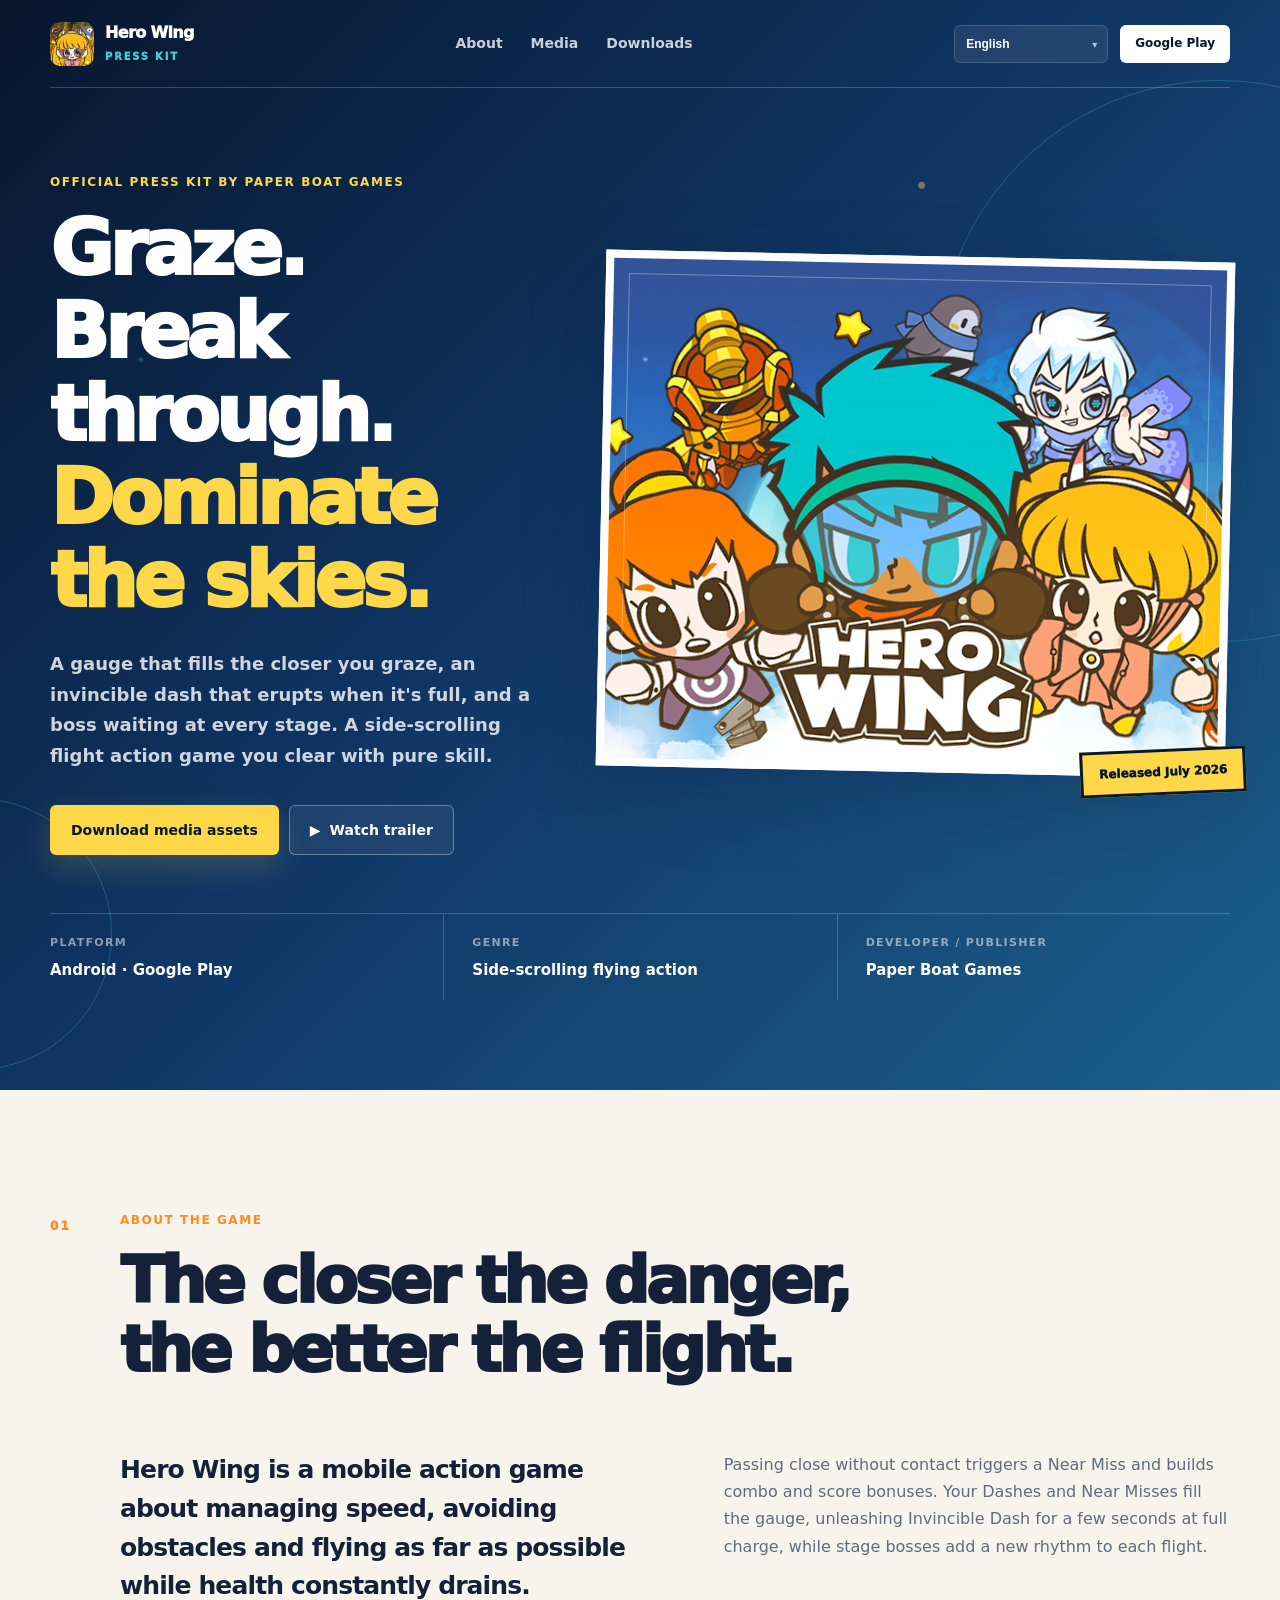
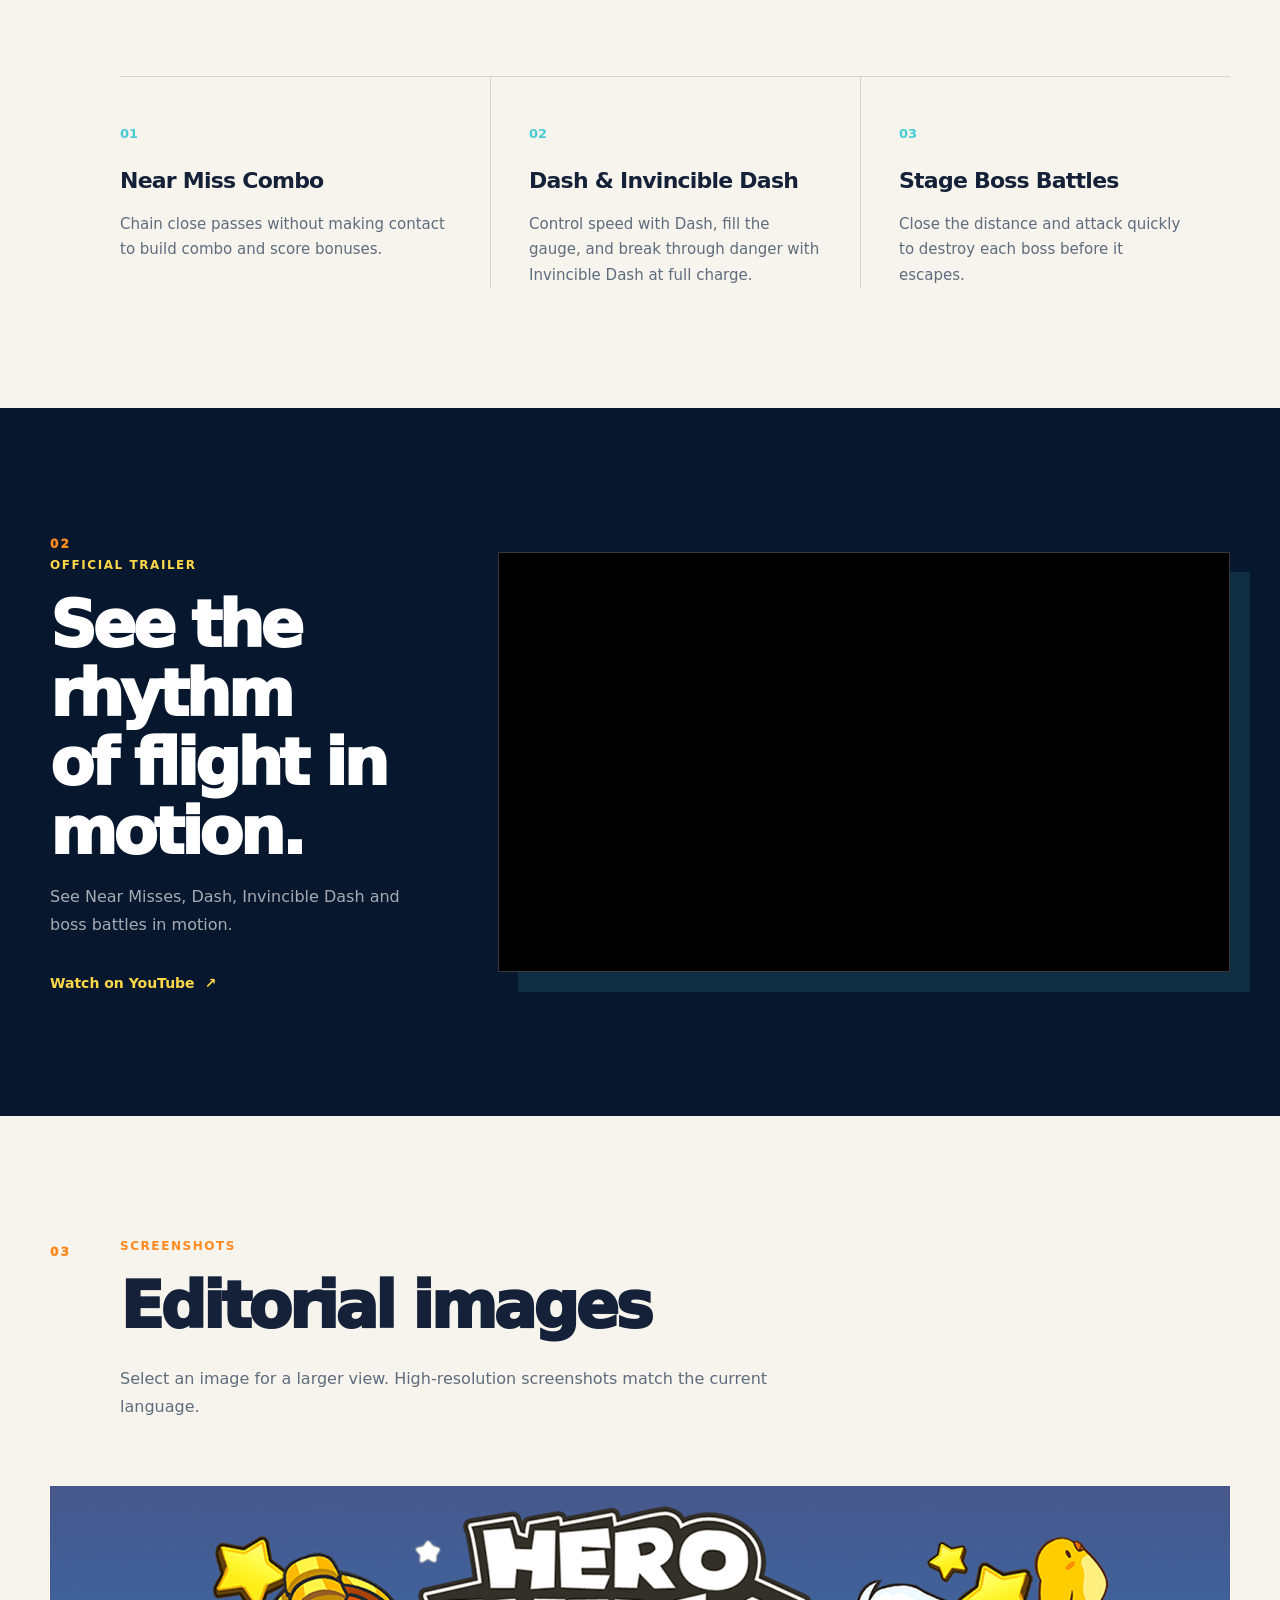
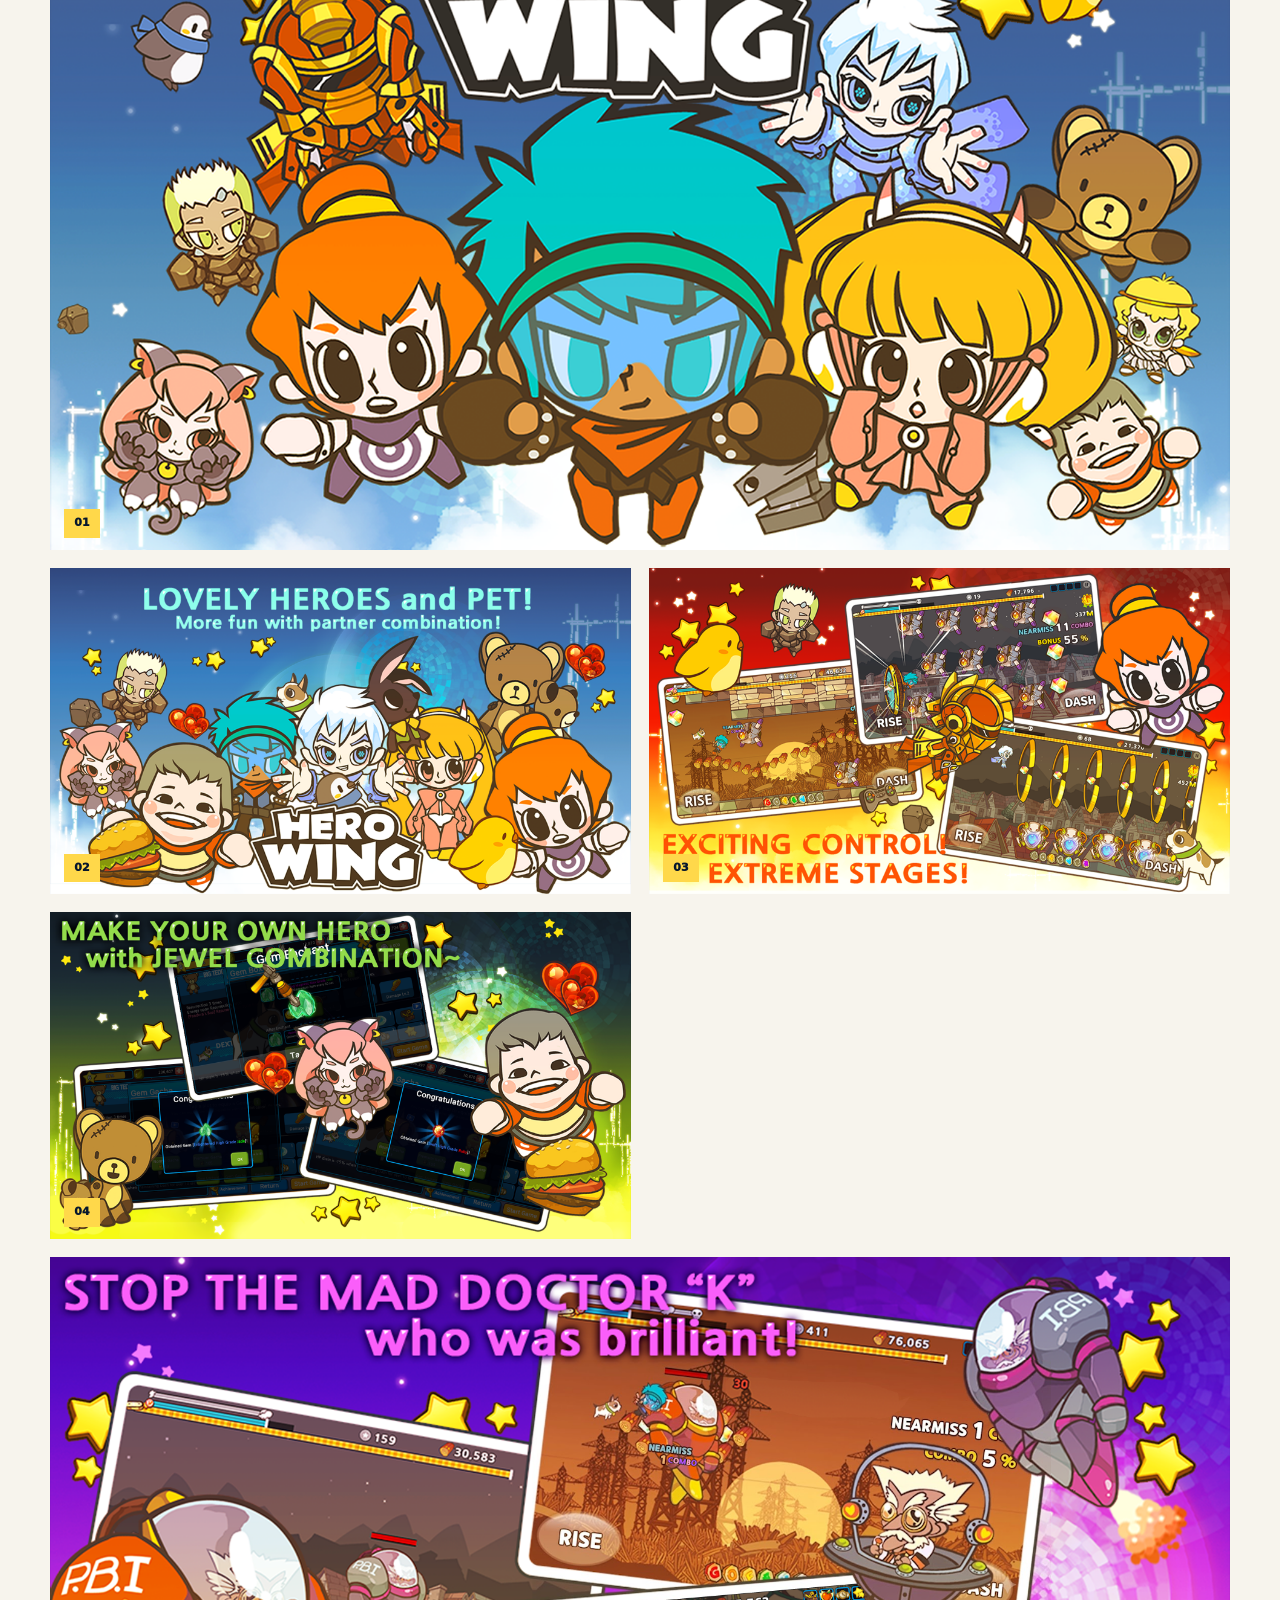
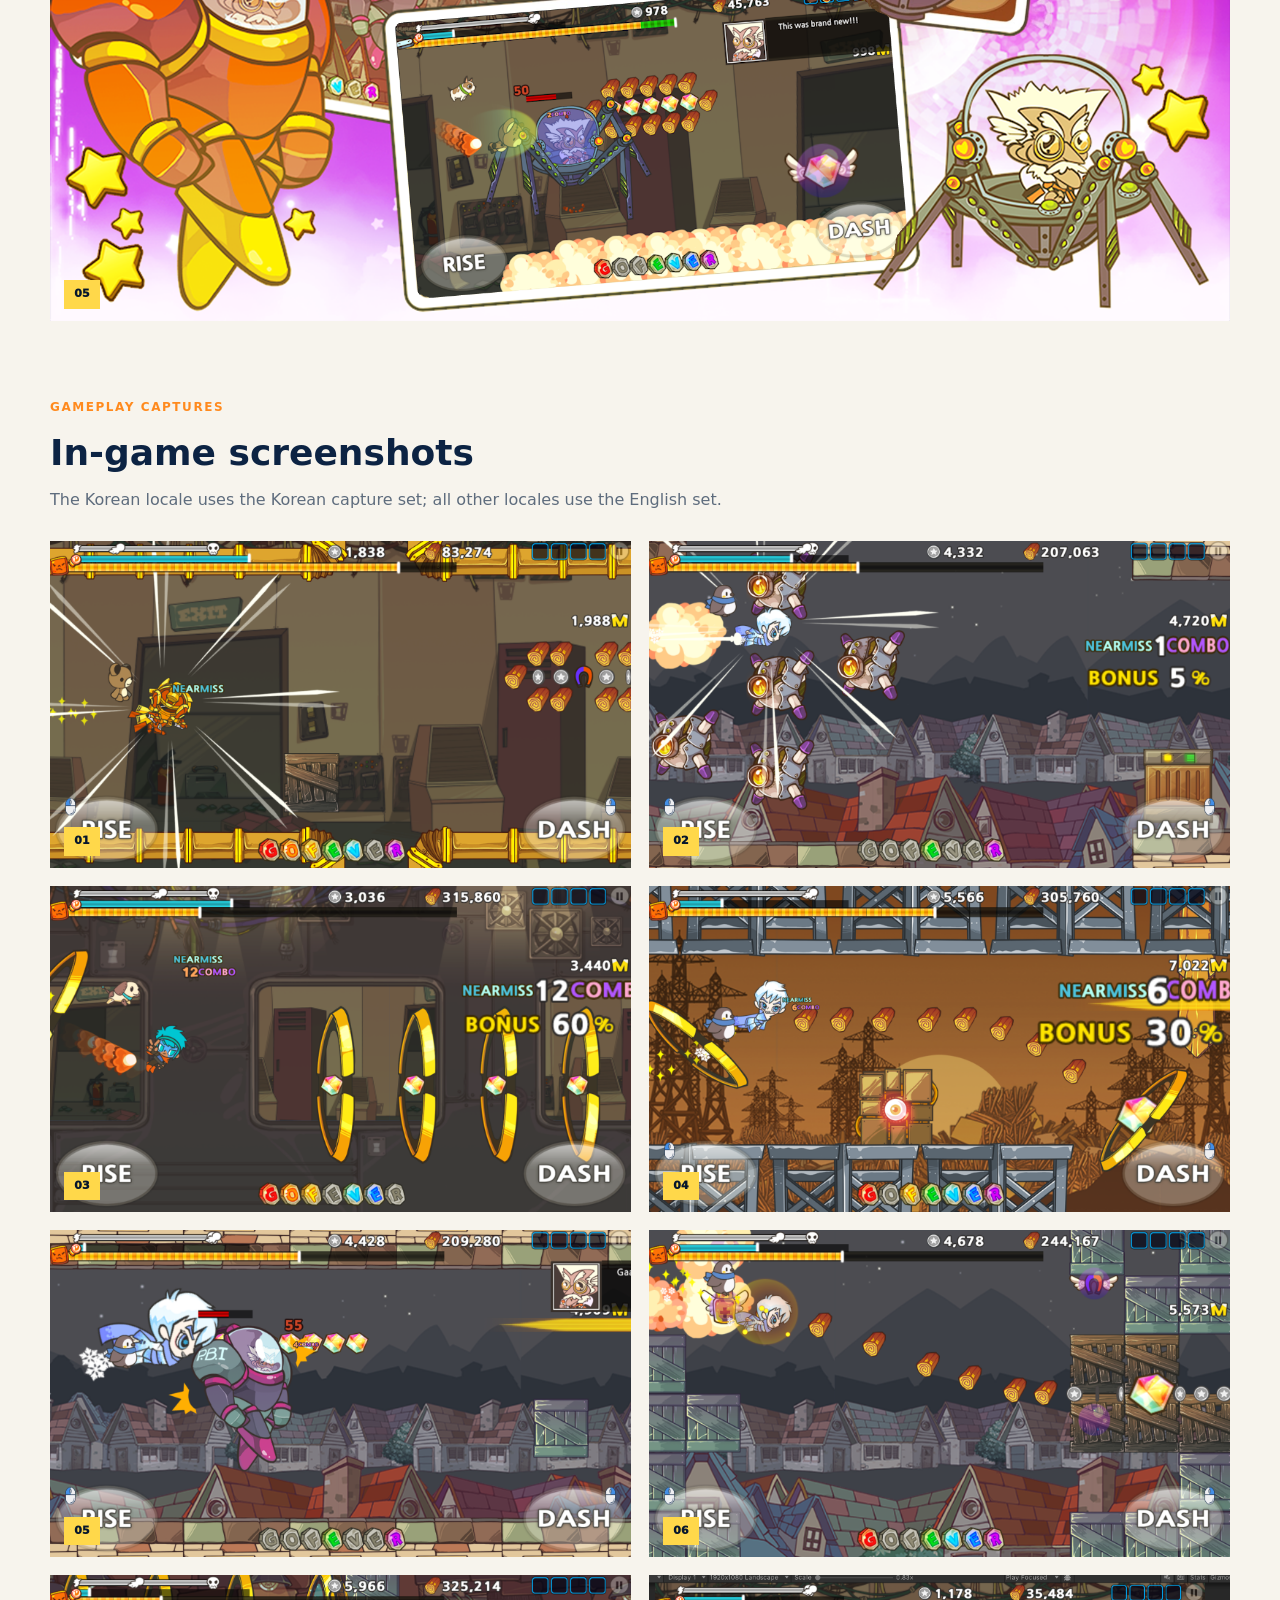
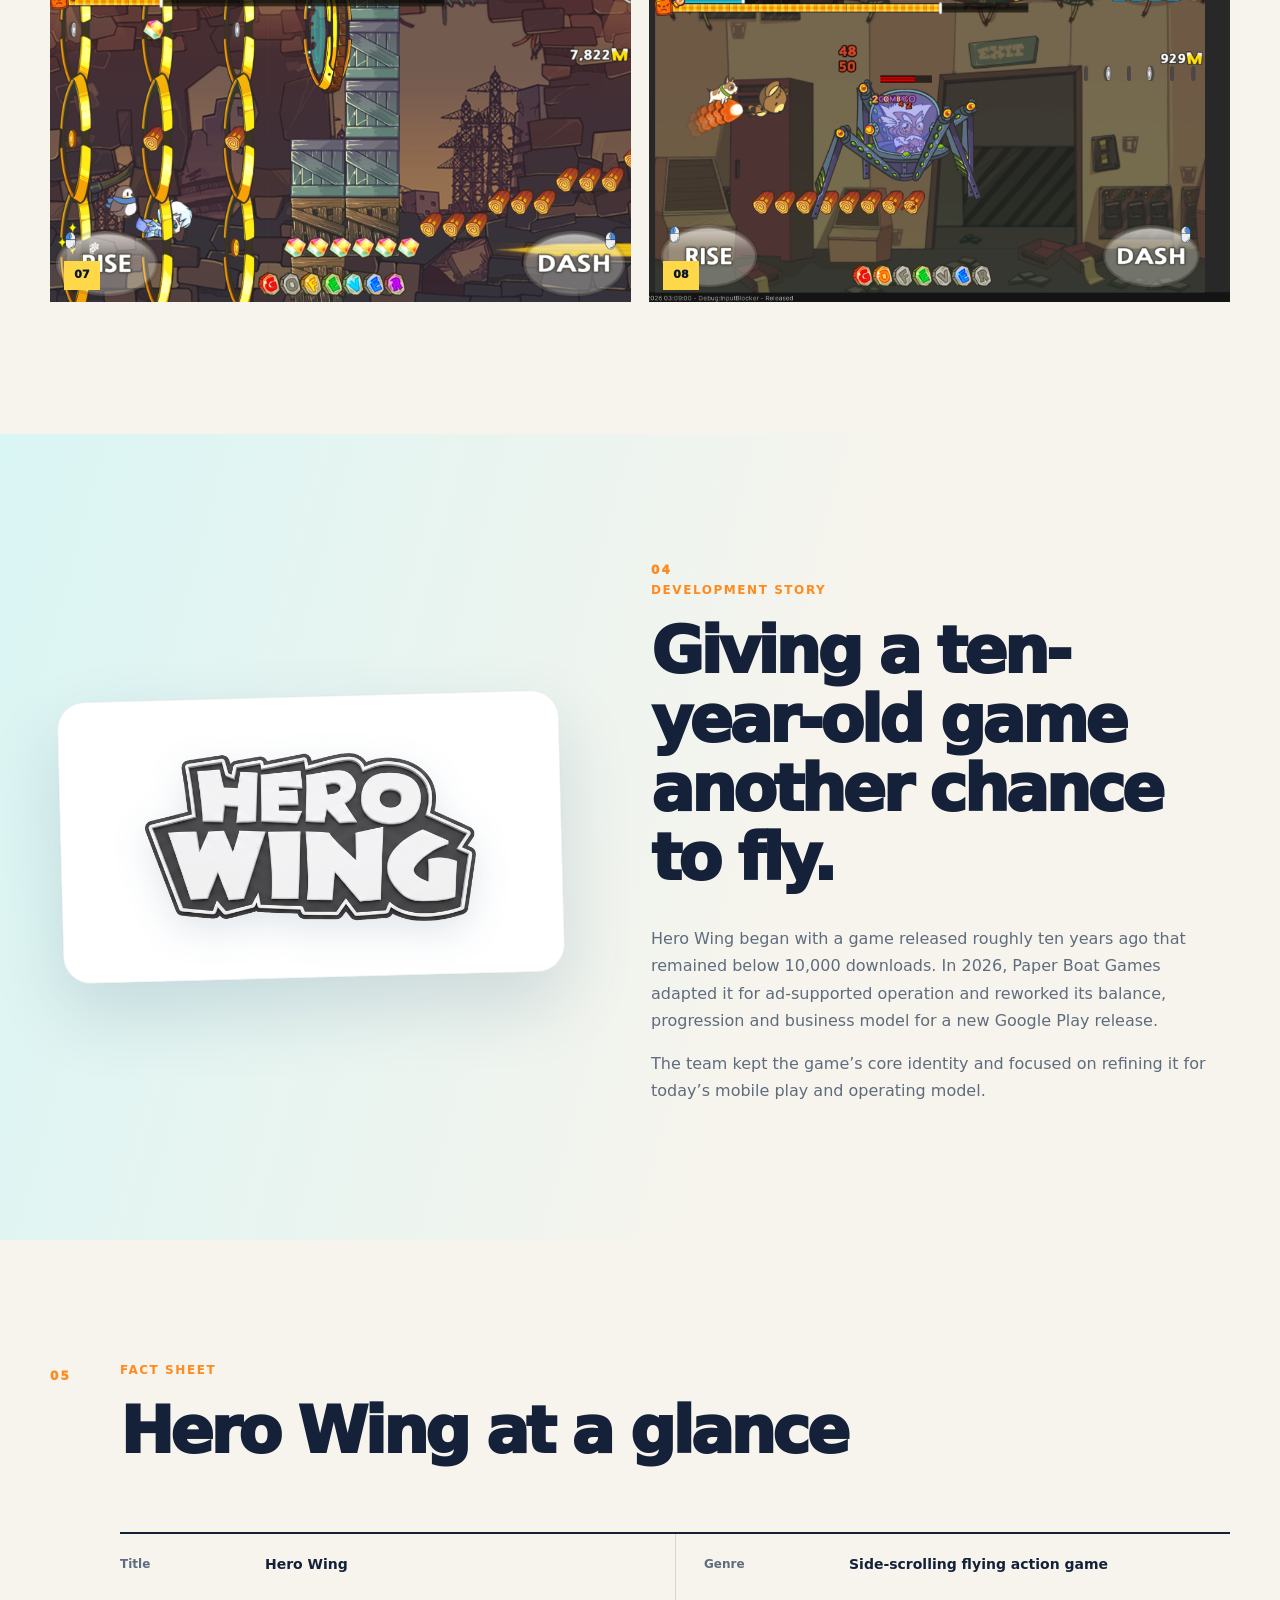
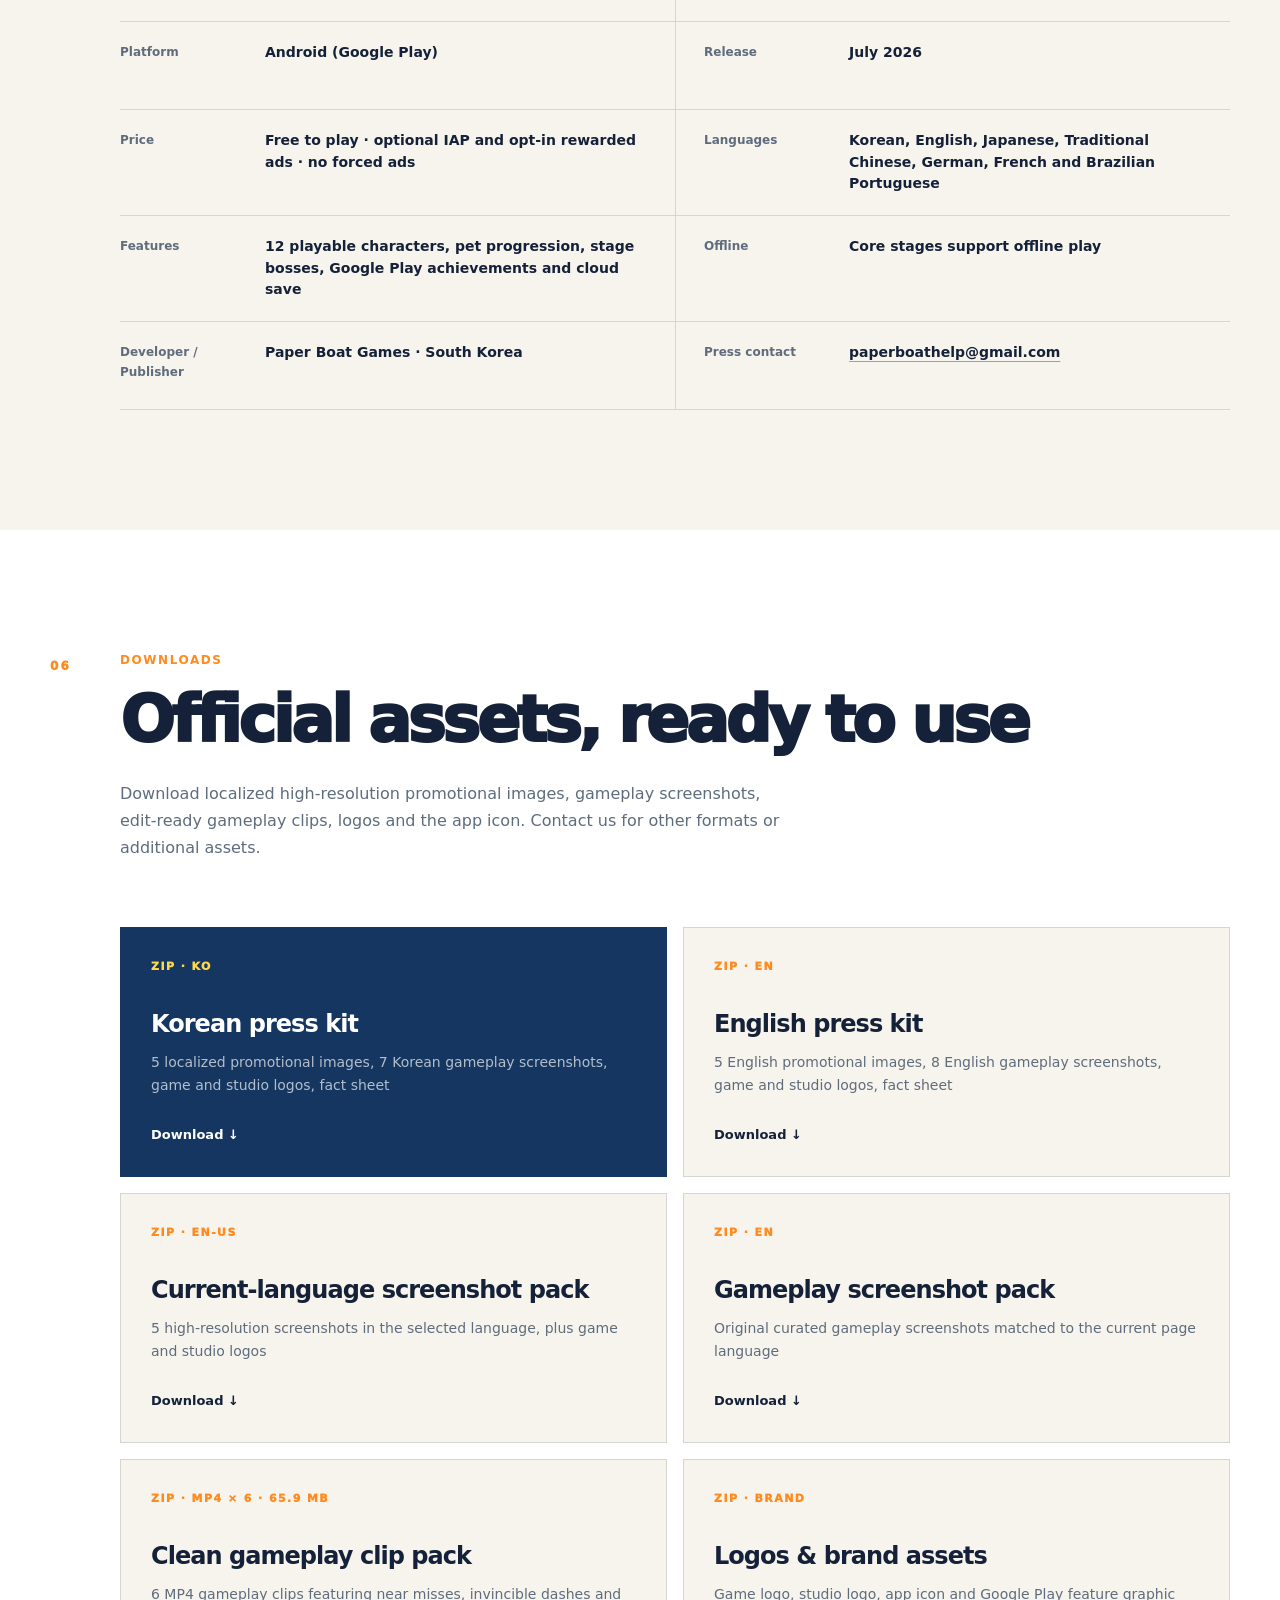
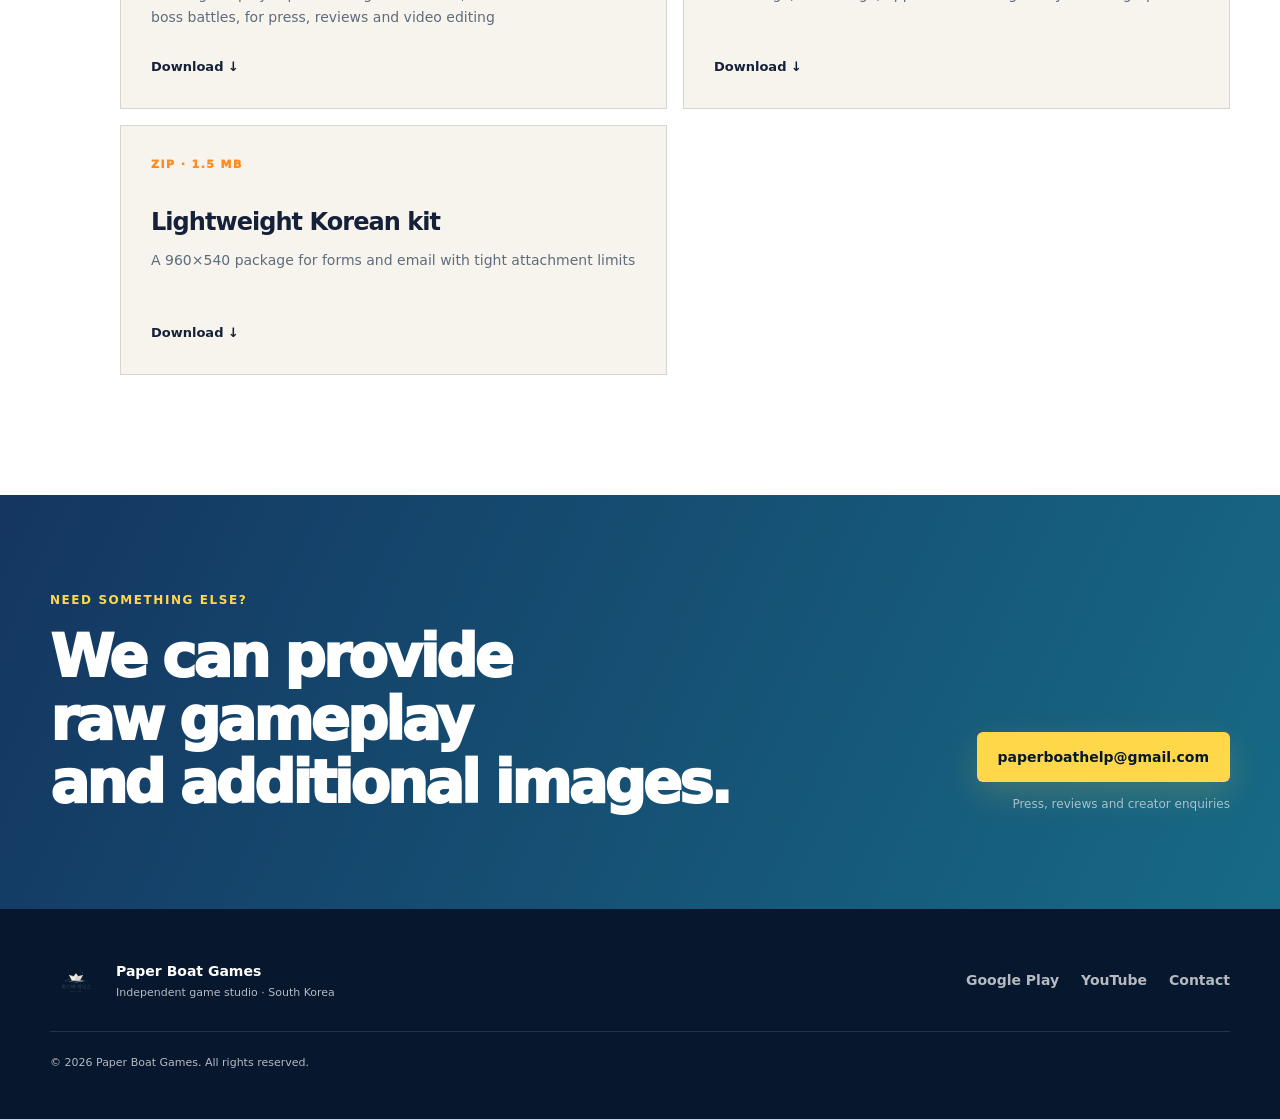
==== commit c87f43bb: "프레스 키트 문구와 다운로드 자료 개선" ====
--- a/presskit/index.html
+++ b/presskit/index.html
@@ -70,19 +70,19 @@
           <span data-lang="ko-KR">스치고, 돌파하고,<br><em>하늘을 지배하라.</em></span>
           <span data-lang="en-US">Graze. Break through.<br><em>Dominate the skies.</em></span>
           <span data-lang="ja-JP">かすめろ、突き抜けろ、<br><em>大空を支配せよ。</em></span>
-          <span data-lang="zh-TW">極限擦身，強勢突破，<br><em>稱霸天際。</em></span>
+          <span data-lang="zh-TW">驚險擦過，強勢突破，<br><em>稱霸天際。</em></span>
           <span data-lang="pt-BR">Raspe. Rompa.<br><em>Domine os céus.</em></span>
           <span data-lang="fr-FR">Frôle. Fonce.<br><em>Domine le ciel.</em></span>
           <span data-lang="de-DE">Knapp vorbei. Voll durch.<br><em>Der Himmel gehört dir.</em></span>
         </h1>
         <p class="hero-summary">
-          <span data-lang="ko-KR">아슬아슬하게 스칠수록 차오르는 게이지, 가득 차면 자동으로 터지는 무적대시, 스테이지마다 기다리는 보스전. 실력으로 클리어하는 횡스크롤 플라잉 액션.</span>
-          <span data-lang="en-US">A gauge that fills as you chain Near Misses, an Invincible Dash that erupts automatically when it’s full, and a boss waiting in every stage. A side-scrolling flying action game that puts your skill to the test.</span>
-          <span data-lang="ja-JP">ギリギリでかすめてニアミスを重ねるほど溜まるゲージ、満タンで自動的に炸裂する無敵ダッシュ、各ステージに待ち受けるボス戦。腕前が試される横スクロール飛行アクションゲーム。</span>
-          <span data-lang="zh-TW">極限擦身越多，能量槽累積越快；集滿後自動爆發的無敵衝刺；每個關卡都有 Boss 戰等待挑戰。考驗操作實力的橫向捲軸飛行動作遊戲。</span>
-          <span data-lang="pt-BR">Uma barra que enche a cada Near Miss, um Dash Invencível que dispara automaticamente quando ela lota e um chefe esperando em cada fase. Um jogo de ação de voo com rolagem lateral que coloca sua habilidade à prova.</span>
-          <span data-lang="fr-FR">Une jauge qui se remplit chaque fois que tu frôles un obstacle, un dash invincible qui se déclenche automatiquement une fois pleine, et un boss qui t’attend à chaque niveau. Un jeu d’action aérienne à défilement horizontal qui met ton adresse à l’épreuve.</span>
-          <span data-lang="de-DE">Eine Leiste, die sich mit jedem knappen Vorbeiflug füllt, ein unverwundbarer Dash, der sich bei voller Ladung automatisch aktiviert, und ein Boss in jeder Stage. Ein seitlich scrollendes Flug-Actionspiel, das dein Können fordert.</span>
+          <span data-lang="ko-KR">아슬아슬하게 스칠수록 차오르는 게이지, 가득 차면 터지는 무적 대쉬, 스테이지마다 기다리는 보스전. 실력으로 클리어하는 횡스크롤 비행 액션.</span>
+          <span data-lang="en-US">A gauge that fills the closer you graze, an invincible dash that erupts when it's full, and a boss waiting at every stage. A side-scrolling flight action game you clear with pure skill.</span>
+          <span data-lang="ja-JP">ギリギリでかすめるほど溜まるゲージ、満タンで炸裂する無敵ダッシュ、各ステージに待ち受けるボス戦。腕前で攻略する横スクロール・フライトアクション。</span>
+          <span data-lang="zh-TW">擦得越險，量表衝得越快，集滿即引爆無敵衝刺，每個關卡都有魔王坐鎮。憑真本事通關的橫向捲軸飛行動作遊戲。</span>
+          <span data-lang="pt-BR">Uma barra que enche quanto mais de raspão você passa, um dash invencível que explode quando ela lota, e um chefe esperando em cada fase. Um jogo de ação e voo side-scrolling que você vence na pura habilidade.</span>
+          <span data-lang="fr-FR">Une jauge qui se remplit à mesure que tu frôles, un dash invincible qui explose une fois pleine, et un boss qui t'attend à chaque niveau. Un jeu d'action aérien en scrolling horizontal qui se termine à la pure compétence.</span>
+          <span data-lang="de-DE">Eine Leiste, die sich füllt, je knapper du vorbeischrammst, ein unverwundbarer Dash, der bei voller Ladung zündet, und ein Boss, der in jeder Stage wartet. Ein Side-Scrolling-Flight-Action-Spiel, das du mit purem Können meisterst.</span>
         </p>
         <div class="hero-actions">
           <a class="button button-primary" href="#downloads">
@@ -134,7 +134,7 @@
           <span data-i18n="about_lead">히로윙은 지속적으로 줄어드는 체력 안에서 장애물을 피하고 대시 속도를 조절하며 최대한 멀리 비행하는 모바일 액션 게임입니다.</span>
         </p>
         <p>
-          <span data-i18n="about_body">장애물에 닿지 않고 아슬아슬하게 지나가면 콤보와 점수 보너스가 쌓입니다. 대시와 아슬아슬로 게이지를 채우면 짧은 시간 무적대시가 자동 발동하고, 스테이지마다 등장하는 보스는 비행의 흐름에 새로운 긴장을 더합니다.</span>
+          <span data-i18n="about_body">장애물에 닿지 않고 아슬아슬하게 지나가면 콤보와 점수 보너스가 쌓입니다. 대시와 아슬아슬로 게이지를 채우면 짧은 시간 무적대시가 발동하고, 스테이지마다 등장하는 보스는 비행의 흐름에 새로운 긴장을 더합니다.</span>
         </p>
       </div>
 
@@ -147,7 +147,7 @@
         <article>
           <span class="feature-index">02</span>
           <h3><span data-i18n="feature_dash_title">대시와 무적대시</span></h3>
-          <p><span data-i18n="feature_dash_body">대시로 비행 속도를 조절하고, 게이지가 가득 차면 자동 발동하는 무적대시로 위험 구간을 돌파합니다.</span></p>
+          <p><span data-i18n="feature_dash_body">대시로 비행 속도를 조절하고, 게이지가 가득 차면 발동하는 무적대시로 위험 구간을 돌파합니다.</span></p>
         </article>
         <article>
           <span class="feature-index">03</span>
@@ -256,7 +256,7 @@
         <p class="eyebrow"><span data-i18n="story_eyebrow">개발 배경</span></p>
         <h2 id="story-title"><span data-i18n="story_title">약 10년 전의 게임을<br>다시 날게 한 선택.</span></h2>
         <p><span data-i18n="story_body_1">히로윙은 약 10년 전 선보였지만 1만 다운로드를 넘기지 못했던 게임에서 출발했습니다. 종이배게임즈는 2026년, 광고 기반 운영에 맞춰 게임 밸런스와 성장 구조, BM을 재정비해 Google Play에 다시 선보였습니다.</span></p>
-        <p><span data-i18n="story_body_2">재정비 과정에서는 AI 도구도 적극적으로 활용했습니다. 게임의 핵심 정체성은 유지하면서, 지금의 모바일 플레이 환경과 운영 방식에 맞도록 다듬는 데 집중했습니다.</span></p>
+        <p><span data-i18n="story_body_2">게임의 핵심 정체성은 유지하면서, 지금의 모바일 플레이 환경과 운영 방식에 맞도록 다듬는 데 집중했습니다.</span></p>
       </div>
     </section>
 
@@ -289,7 +289,7 @@
         <div>
           <p class="eyebrow"><span data-i18n="downloads_eyebrow">다운로드</span></p>
           <h2 id="downloads-title"><span data-i18n="downloads_title">바로 사용할 수 있는 공식 소재</span></h2>
-          <p><span data-i18n="downloads_body">고해상도 현지화 홍보 이미지와 실제 플레이 스크린샷, 로고, 앱 아이콘을 제공합니다. 다른 규격이나 추가 자료는 이메일로 요청해 주세요.</span></p>
+          <p><span data-i18n="downloads_body">고해상도 현지화 홍보 이미지와 실제 플레이 스크린샷, 편집용 플레이 영상, 로고, 앱 아이콘을 제공합니다. 다른 규격이나 추가 자료는 이메일로 요청해 주세요.</span></p>
         </div>
       </div>
 
@@ -316,6 +316,12 @@
           <span class="download-type" data-gameplay-pack-type>ZIP · KO</span>
           <h3><span data-i18n="download_gameplay_title">인게임 스크린샷 팩</span></h3>
           <p><span data-i18n="download_gameplay_body">현재 페이지 언어에 맞는 큐레이션 인게임 스크린샷 원본</span></p>
+          <span class="download-action"><span data-i18n="download_action">다운로드</span> ↓</span>
+        </a>
+        <a class="download-card" href="https://github.com/paperboat-games/paperboat-games.github.io/releases/download/hero-wing-clean-gameplay-clips-v1/hero-wing-clean-gameplay-clips-v1.zip">
+          <span class="download-type">ZIP · MP4 × 6 · 65.9 MB</span>
+          <h3><span data-i18n="download_clips_title">클린 플레이 영상 팩</span></h3>
+          <p><span data-i18n="download_clips_body">아슬아슬한 회피, 무적 대쉬, 보스전을 담은 보도·리뷰·영상 편집용 MP4 6개</span></p>
           <span class="download-action"><span data-i18n="download_action">다운로드</span> ↓</span>
         </a>
         <a class="download-card" href="downloads/hero-wing-brand-assets.zip" download>
@@ -360,8 +366,8 @@
 
   <dialog class="lightbox" aria-label="Screenshot preview">
     <button class="lightbox-close" type="button" aria-label="Close preview">×</button>
-    <img src="" alt="">
-    <a class="lightbox-download" href="" download>
+    <img alt="">
+    <a class="lightbox-download" download>
       <span data-i18n="lightbox_download">원본 이미지 다운로드</span> ↓
     </a>
   </dialog>
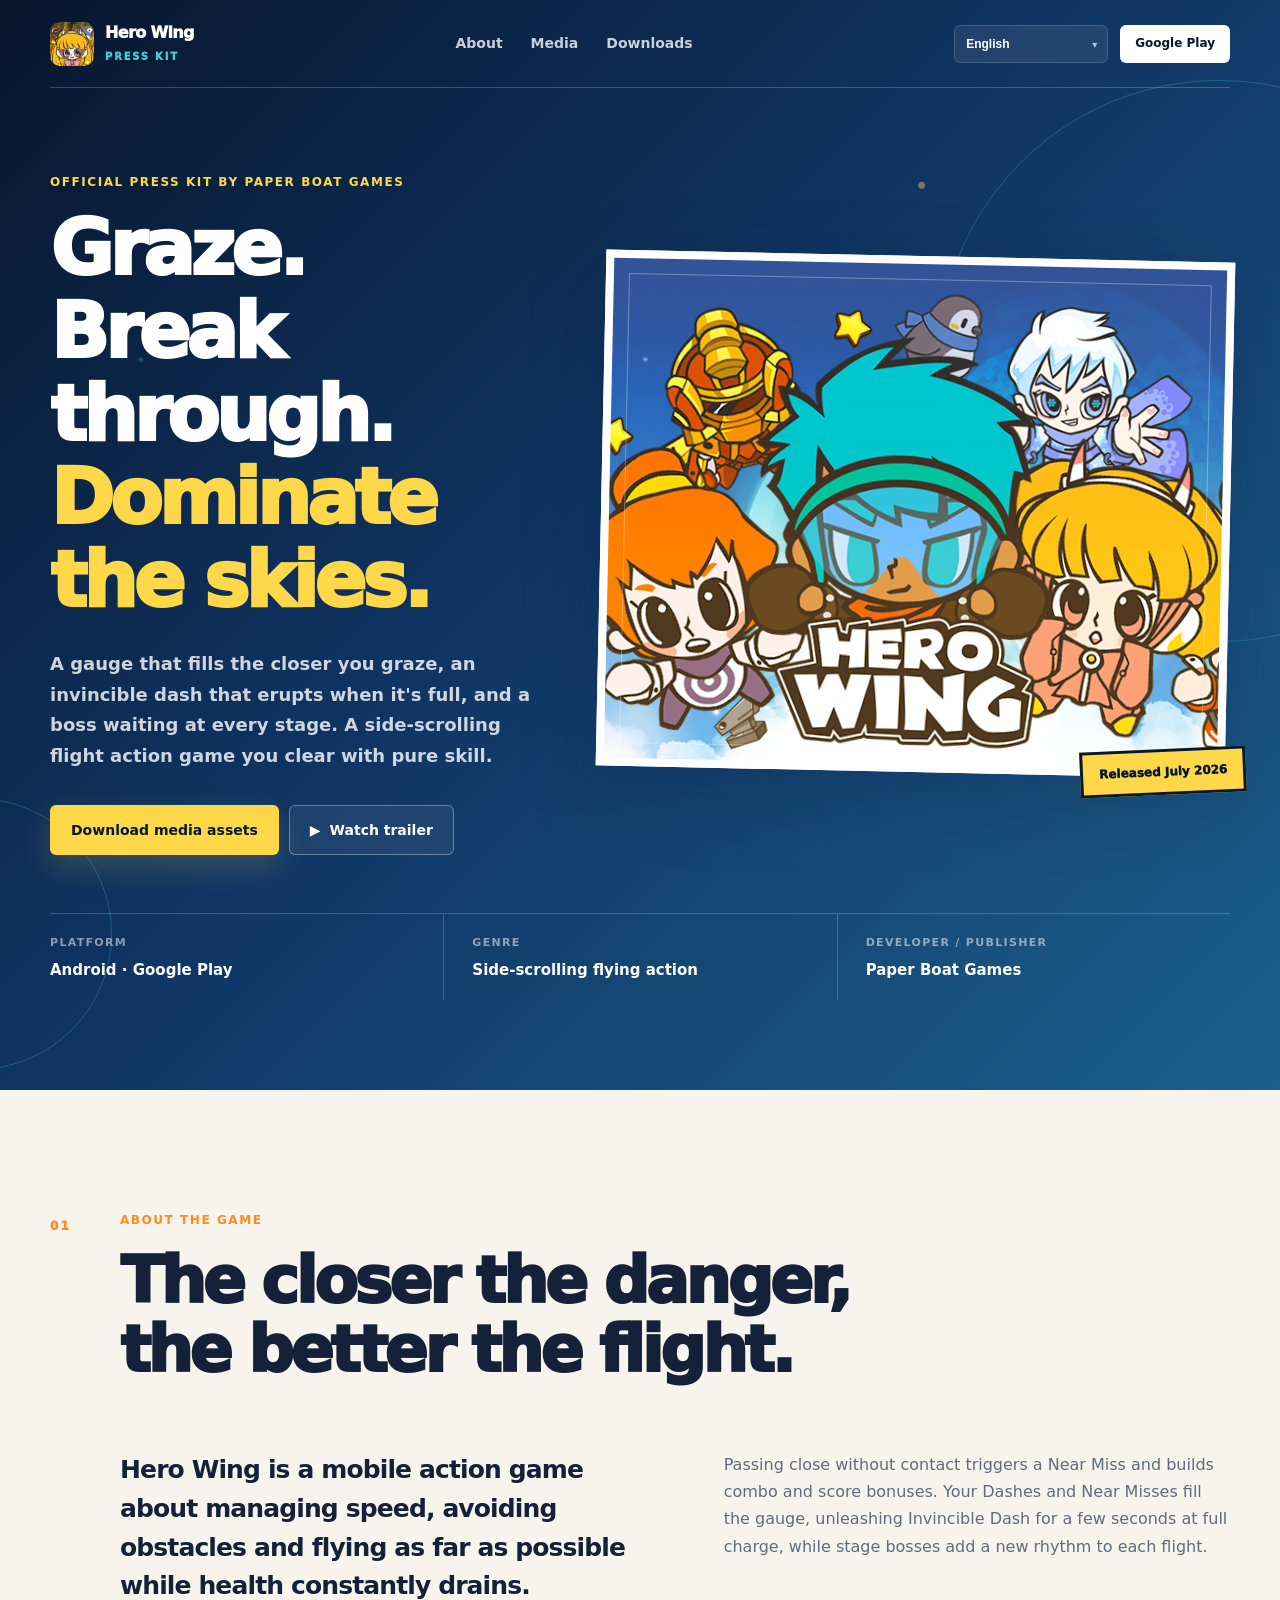
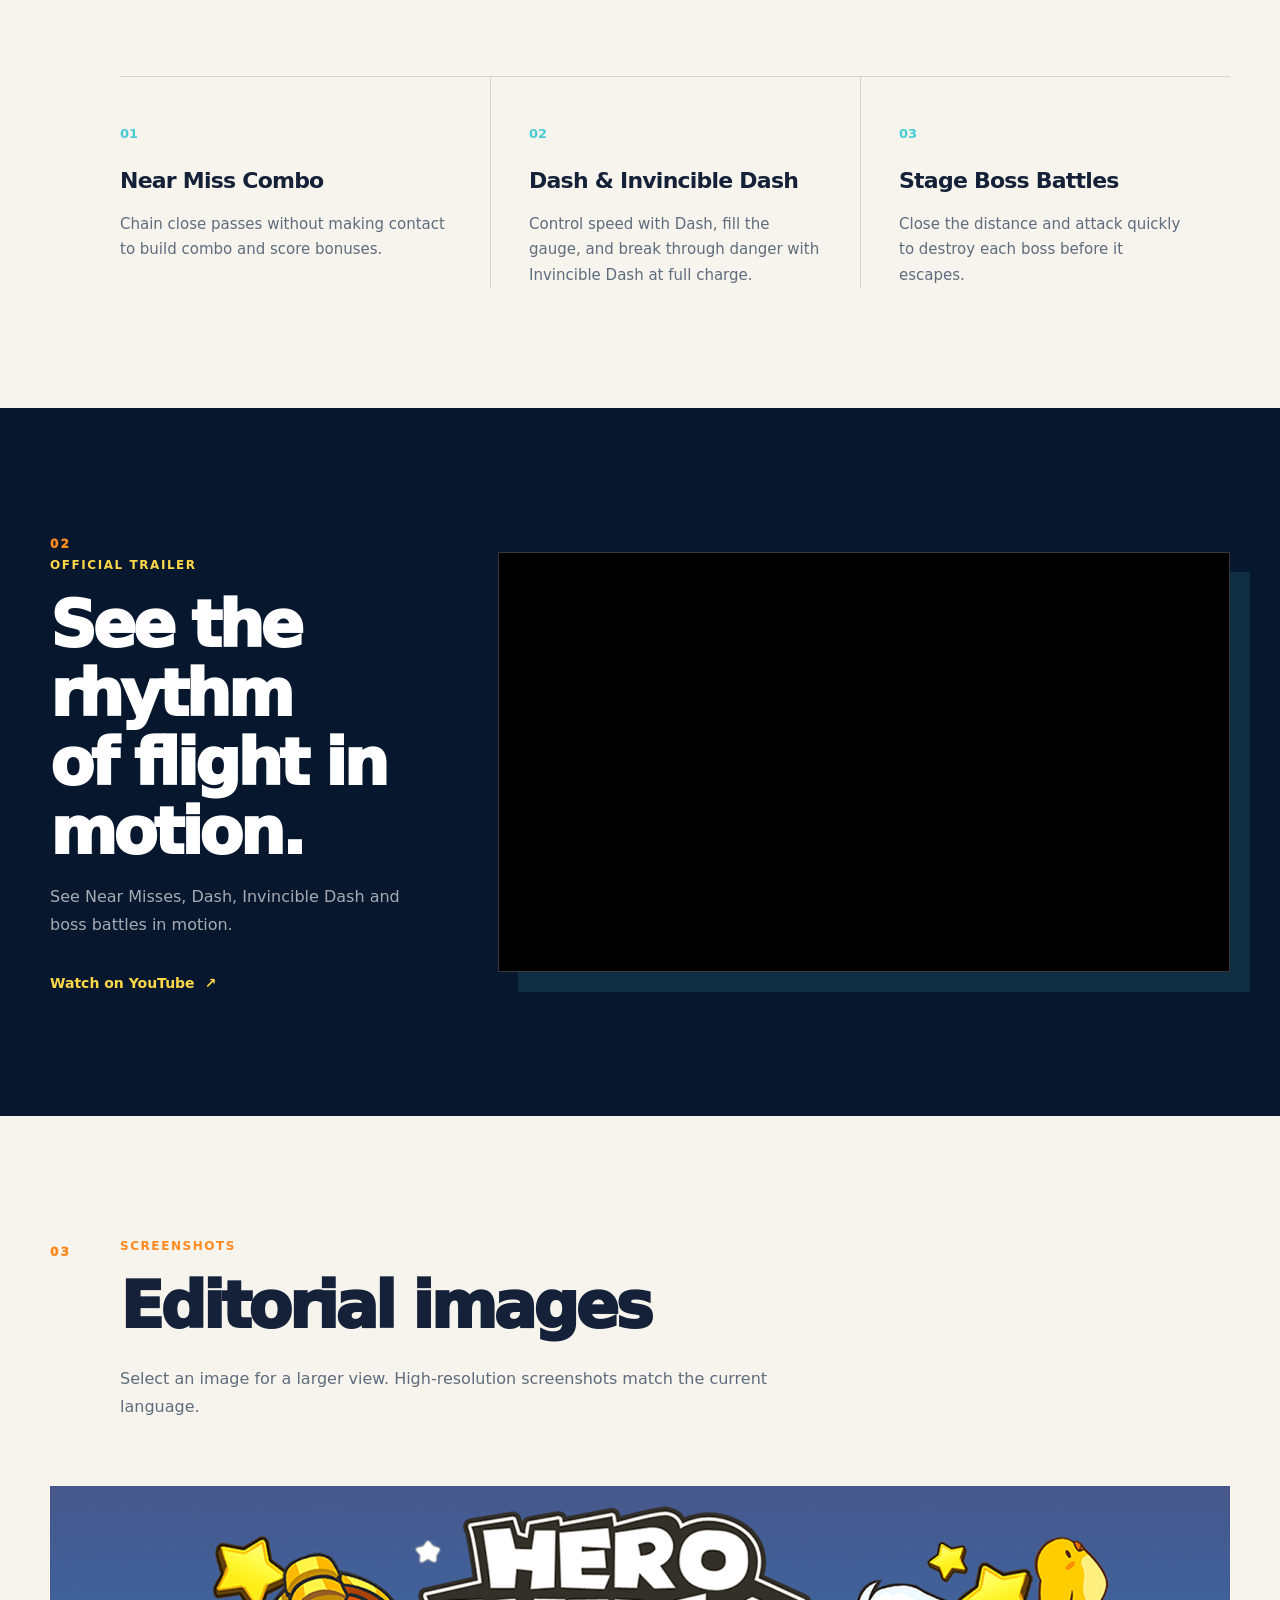
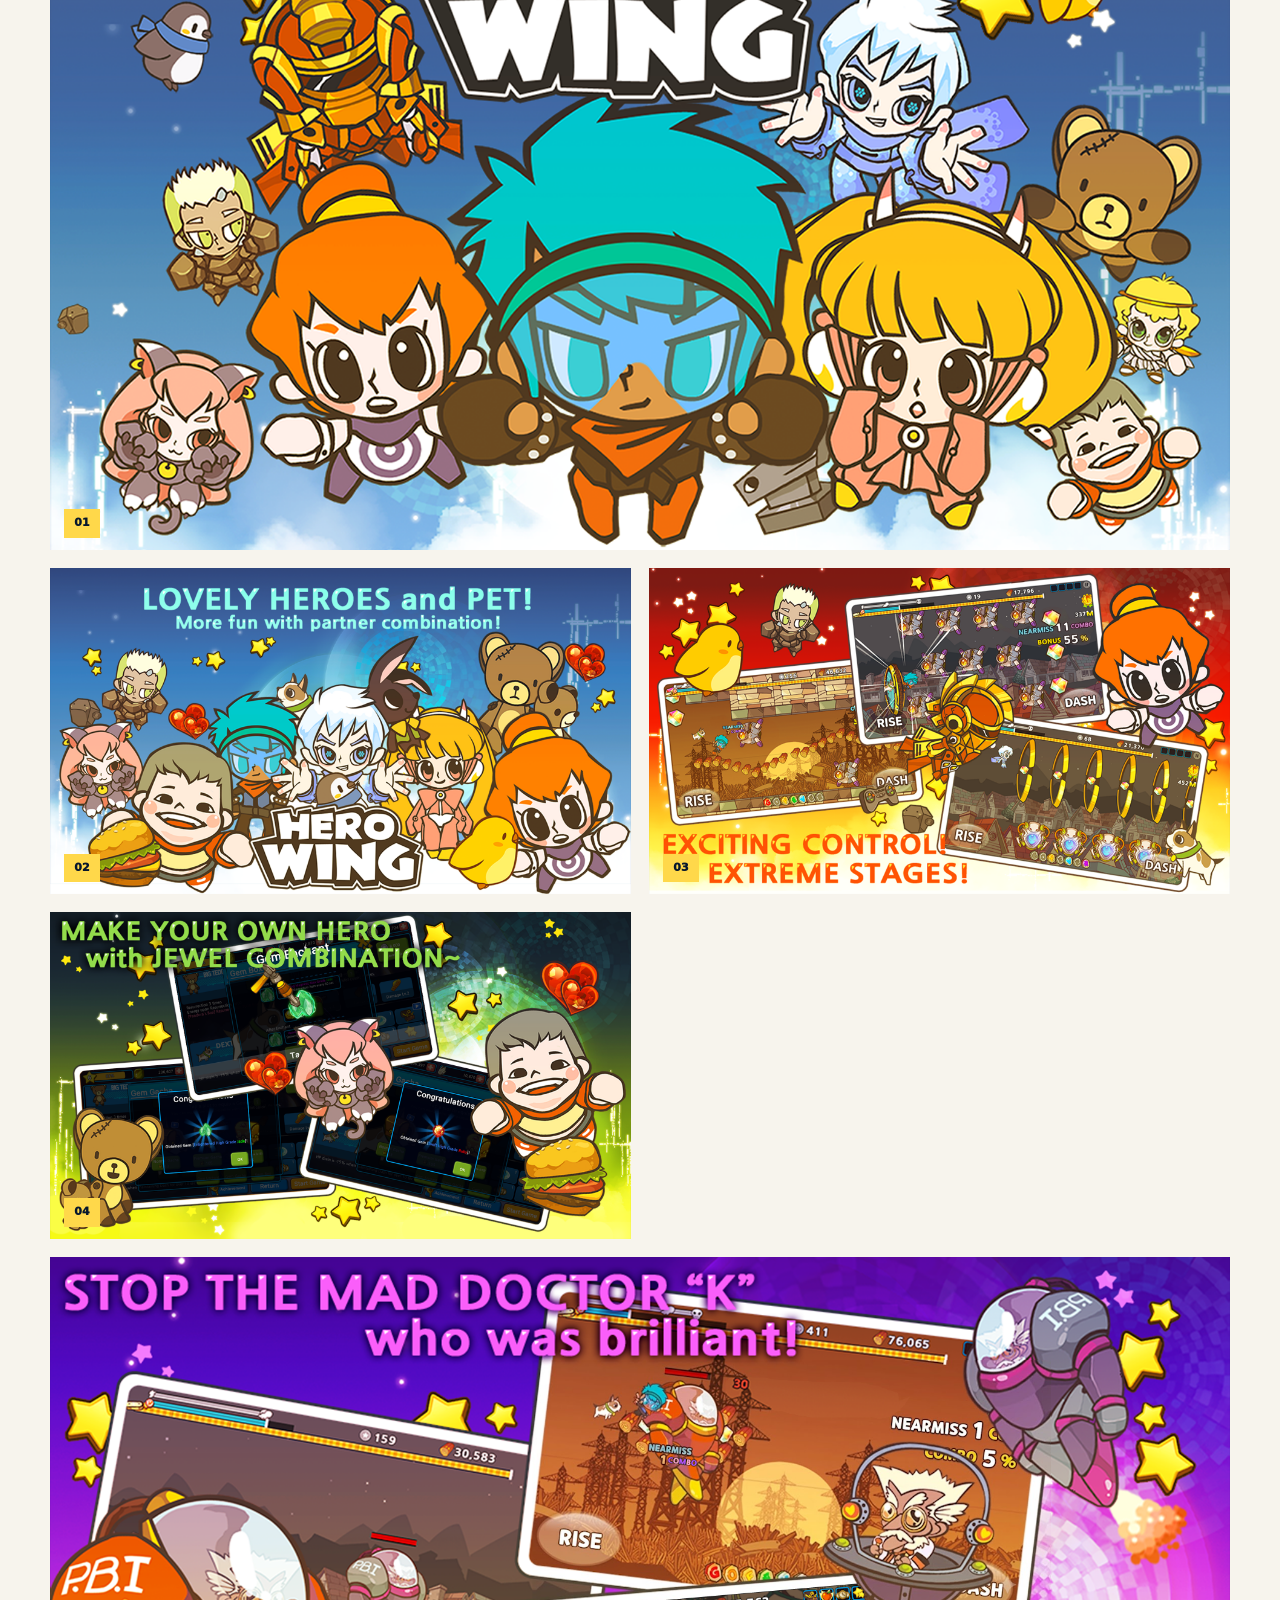
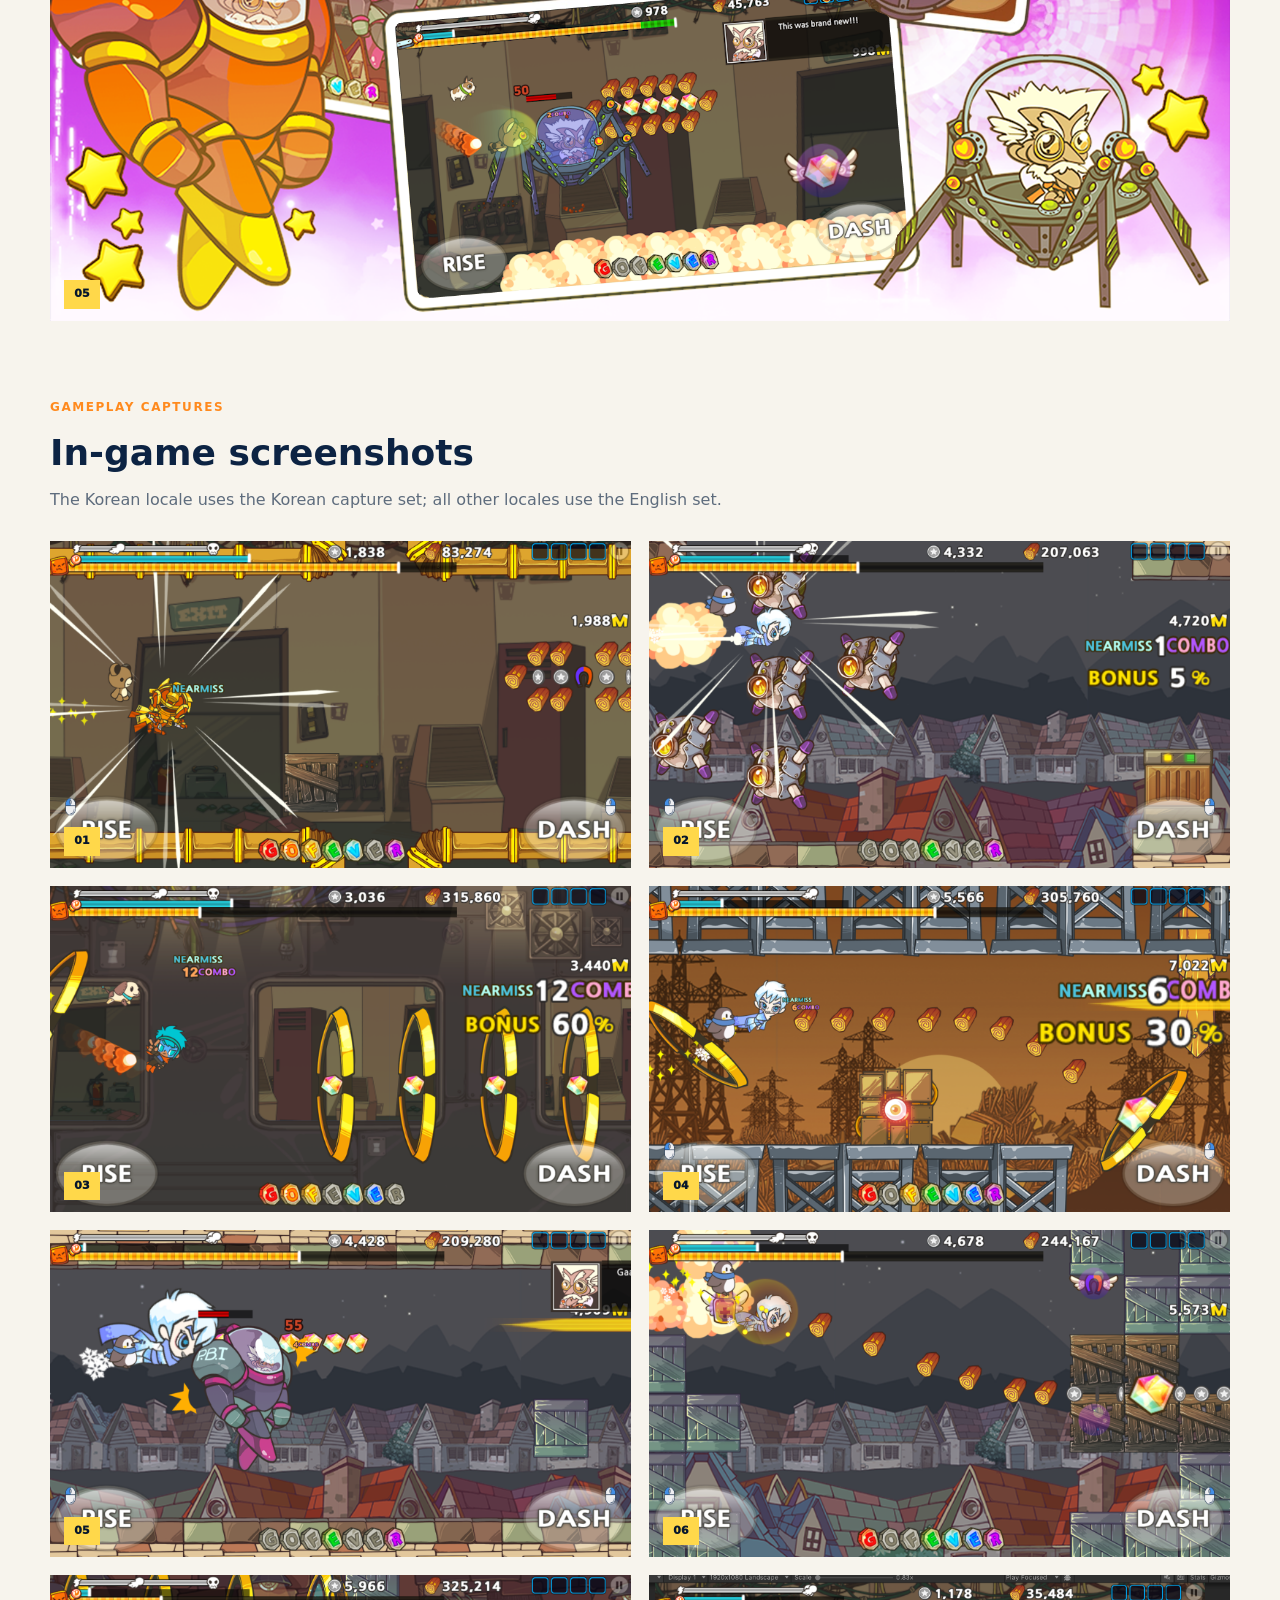
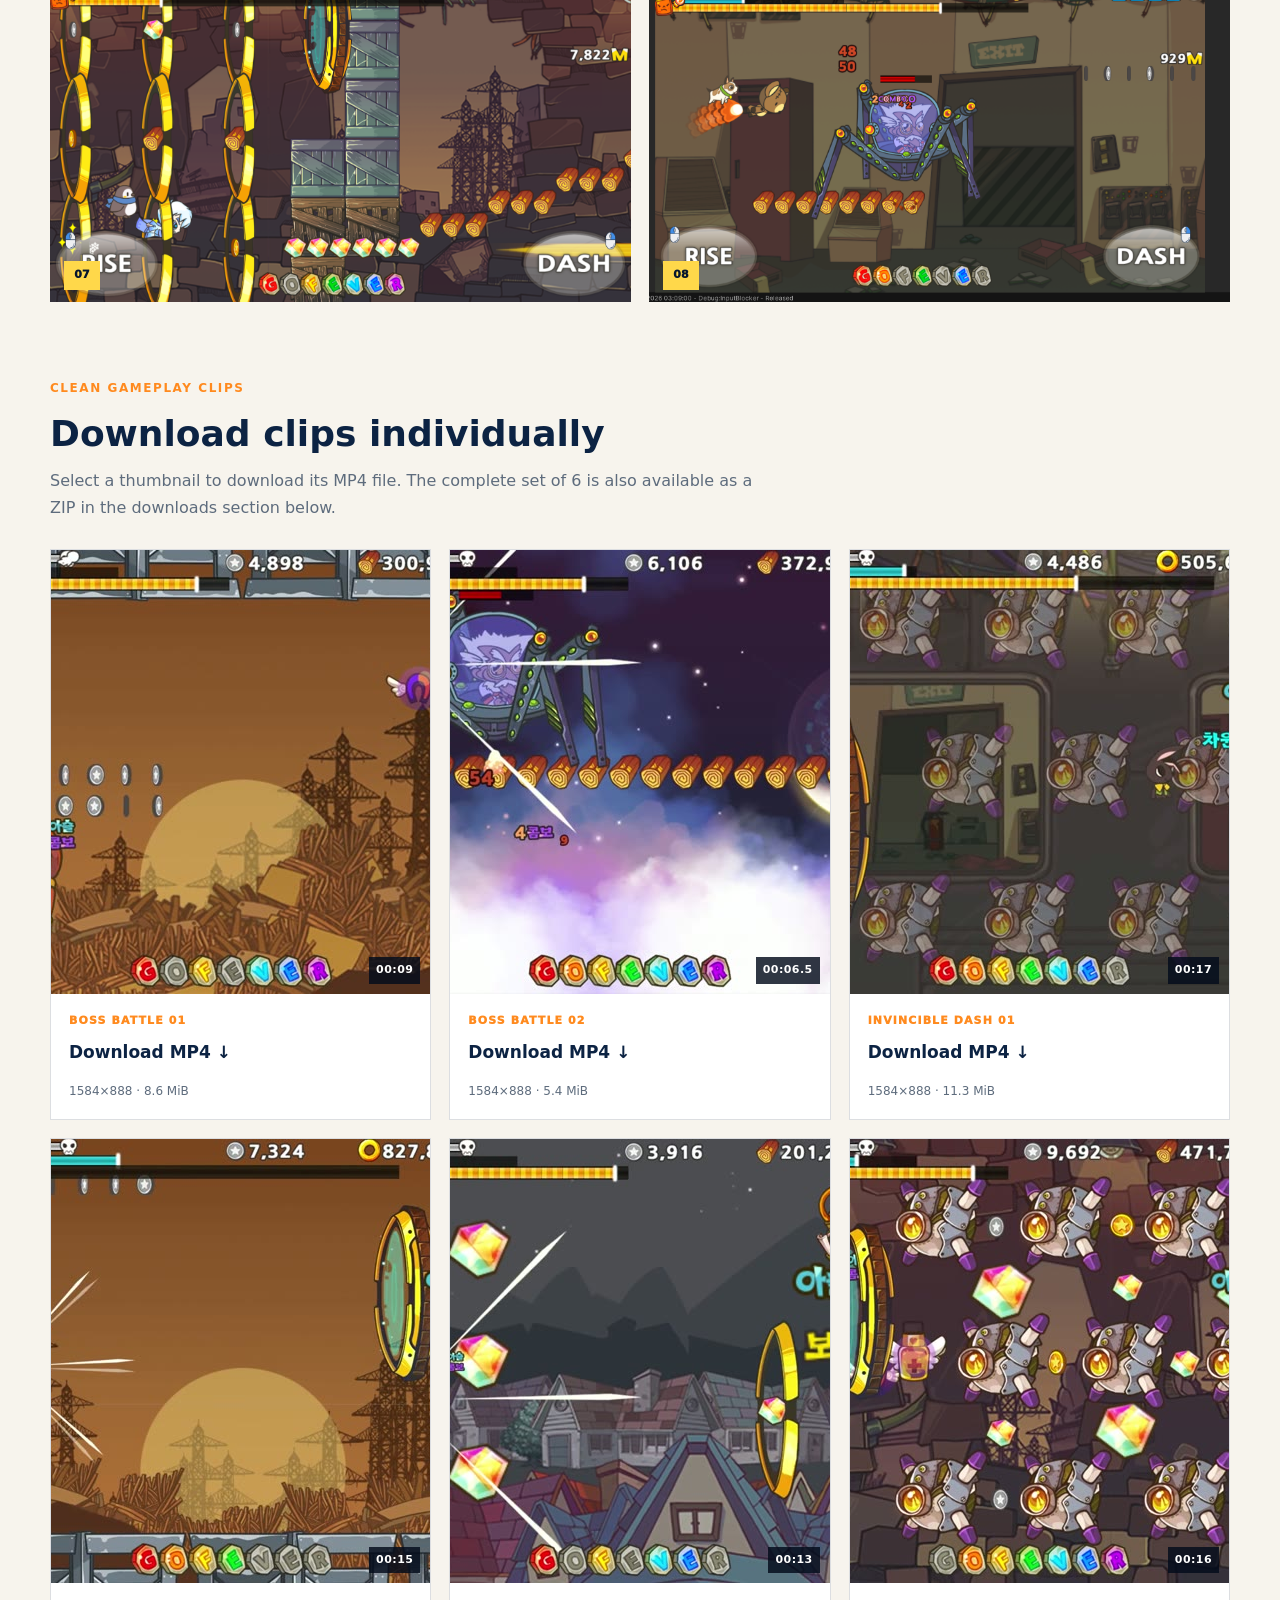
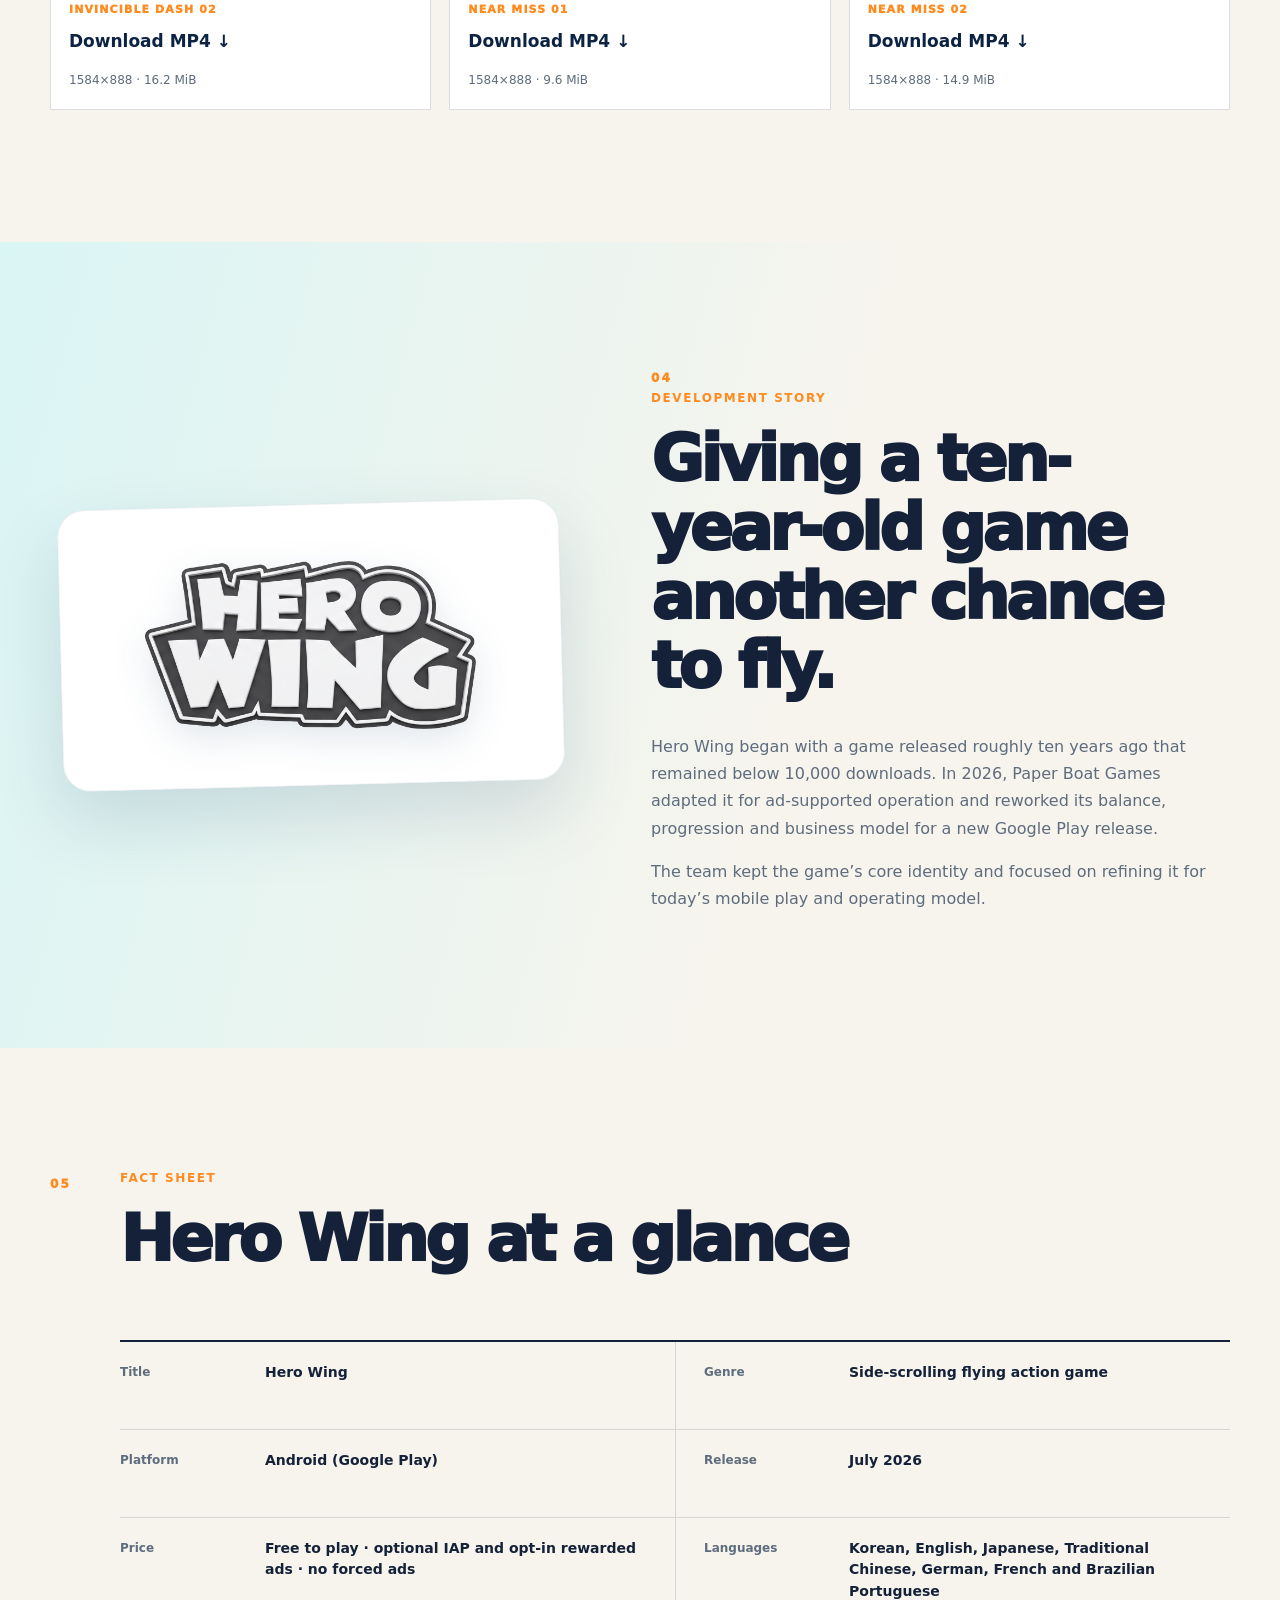
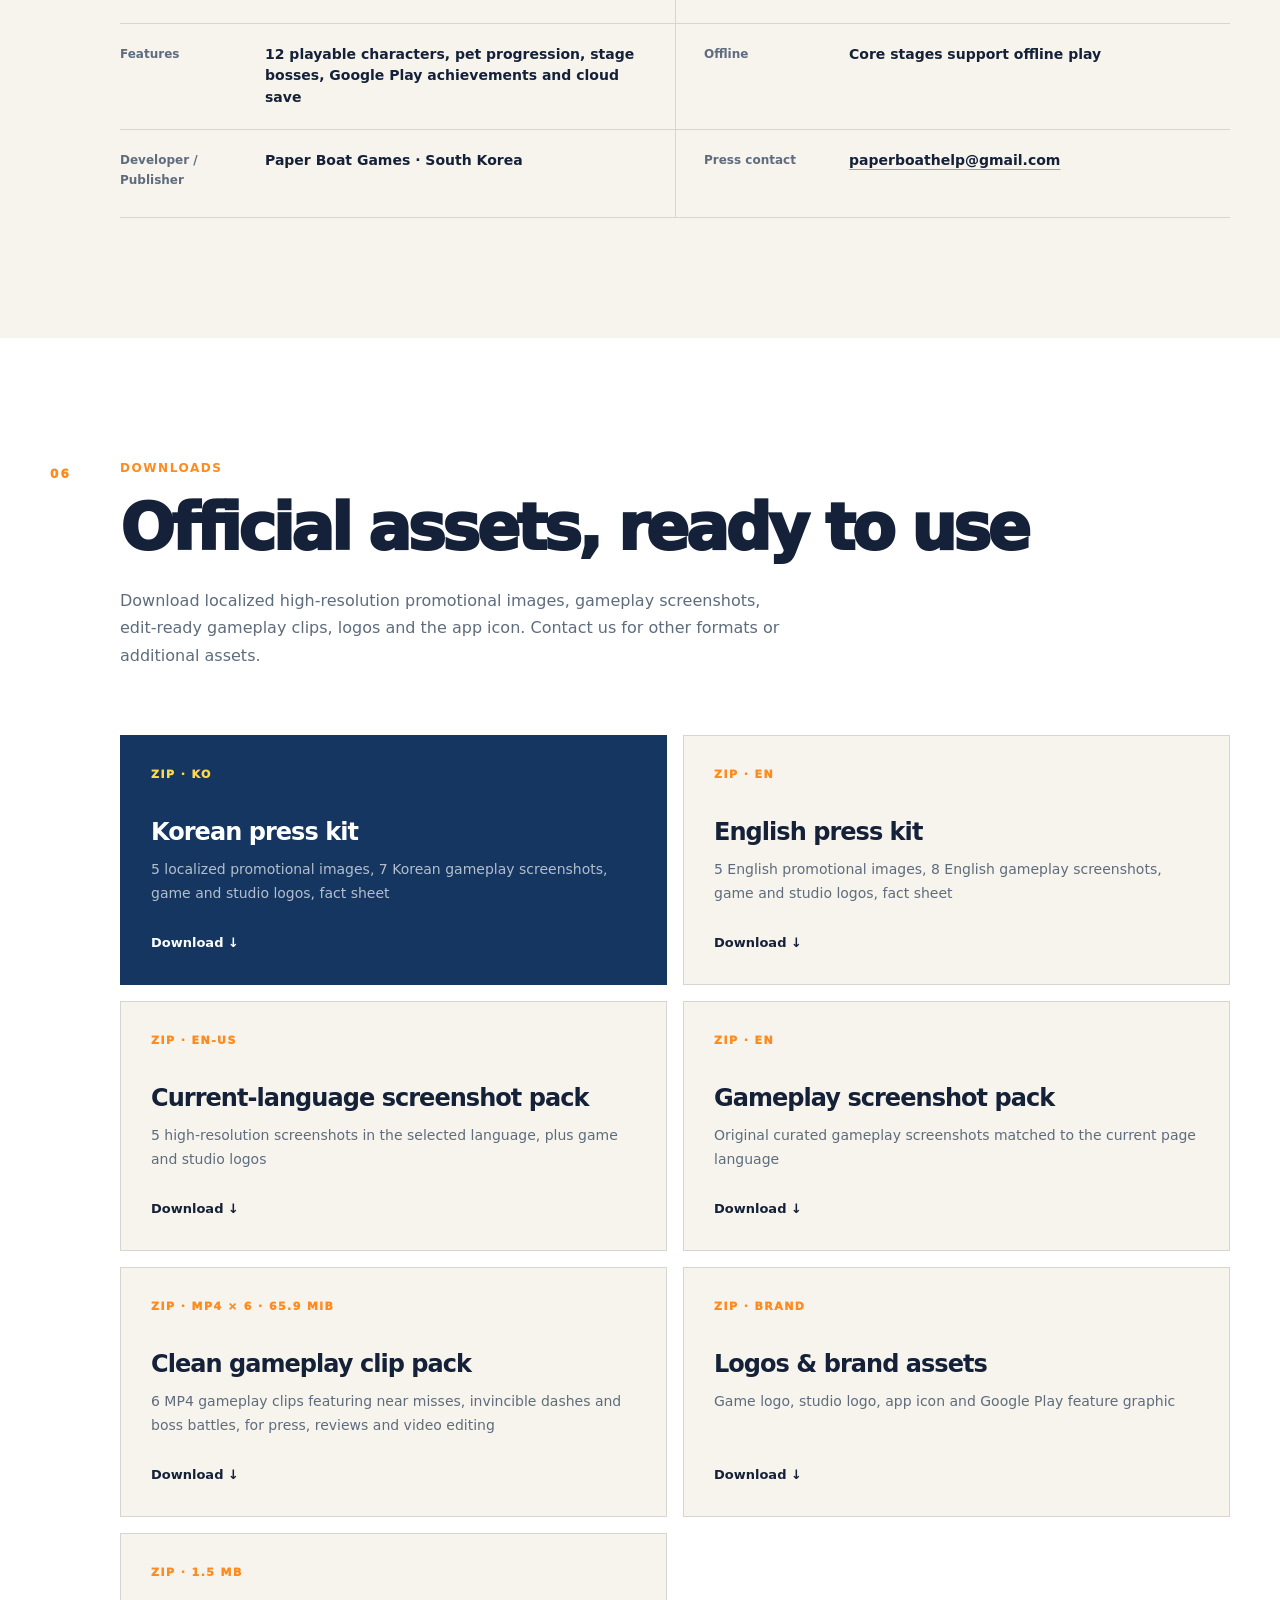
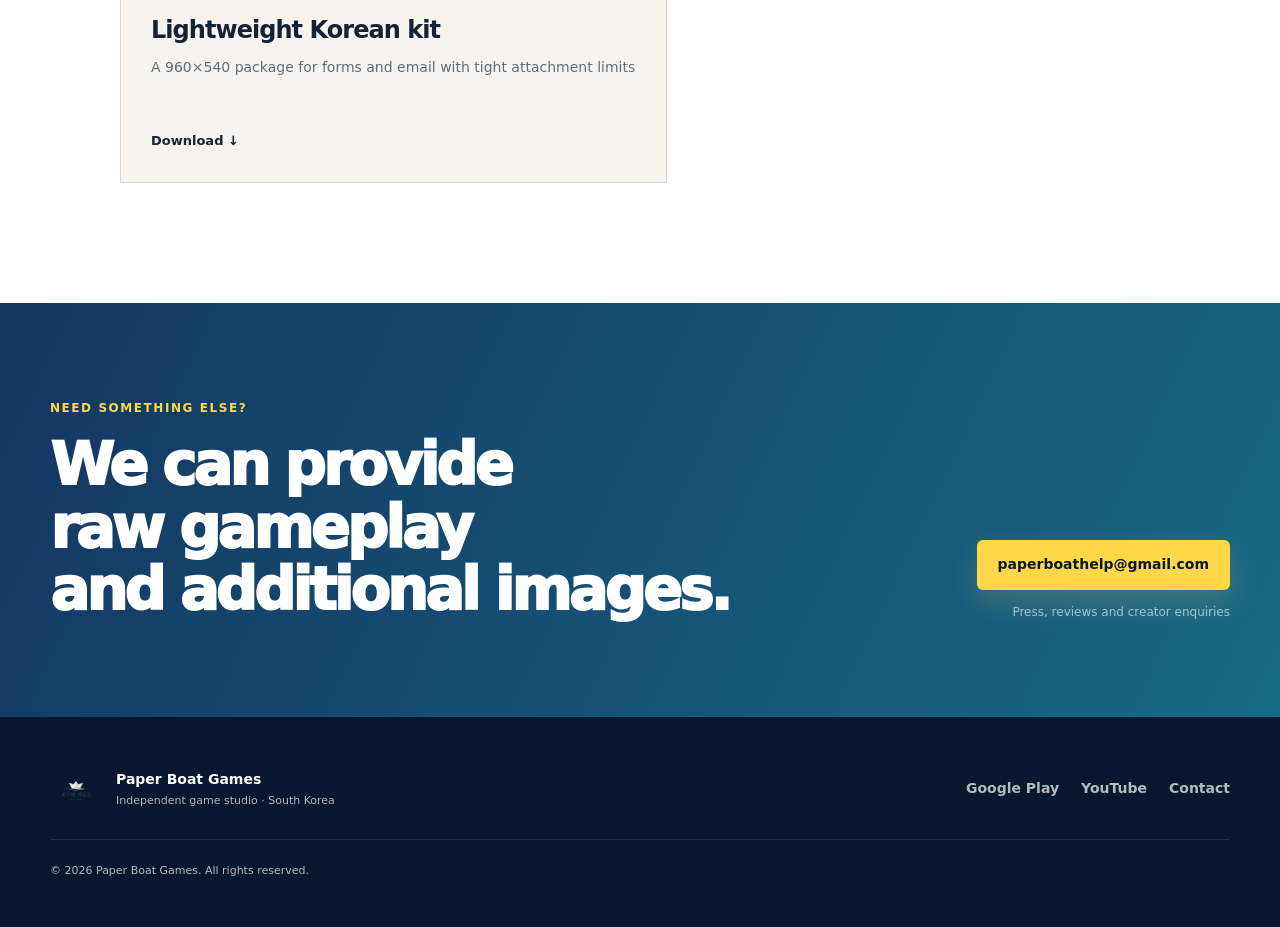
==== commit be107f7e: "프레스 키트에 개별 클립 다운로드 추가" ====
--- a/presskit/index.html
+++ b/presskit/index.html
@@ -245,6 +245,81 @@
           <span>08</span>
         </button>
       </div>
+
+      <div class="gallery-subheading clip-gallery-heading">
+        <p class="eyebrow"><span data-i18n="clip_gallery_eyebrow">클린 플레이 영상</span></p>
+        <h3 id="clip-gallery-title"><span data-i18n="clip_gallery_title">편집용 클립 개별 다운로드</span></h3>
+        <p><span data-i18n="clip_gallery_body">썸네일을 선택하면 각 MP4를 바로 다운로드할 수 있습니다. 전체 6개는 하단 다운로드 섹션의 ZIP 팩으로 받을 수 있습니다.</span></p>
+      </div>
+
+      <div class="clip-grid" aria-labelledby="clip-gallery-title">
+        <a class="clip-card" data-clip-card data-clip-title="clip_boss_title" data-clip-number="01" href="https://github.com/paperboat-games/paperboat-games.github.io/releases/download/hero-wing-clean-gameplay-clips-v1/herowing_boss_00.mp4">
+          <span class="clip-thumbnail">
+            <img src="assets/clips/herowing_boss_00.jpg" alt="보스전 01 클린 플레이 영상 썸네일" loading="lazy" width="792" height="444">
+            <span class="clip-duration">00:09</span>
+          </span>
+          <span class="clip-copy">
+            <span class="clip-category"><span data-i18n="clip_boss_title">보스전</span> 01</span>
+            <strong><span data-i18n="clip_download">MP4 다운로드</span> <span aria-hidden="true">↓</span></strong>
+            <span class="clip-meta">1584×888 · 8.6 MiB</span>
+          </span>
+        </a>
+        <a class="clip-card" data-clip-card data-clip-title="clip_boss_title" data-clip-number="02" href="https://github.com/paperboat-games/paperboat-games.github.io/releases/download/hero-wing-clean-gameplay-clips-v1/herowing_boss_01.mp4">
+          <span class="clip-thumbnail">
+            <img src="assets/clips/herowing_boss_01.jpg" alt="보스전 02 클린 플레이 영상 썸네일" loading="lazy" width="792" height="444">
+            <span class="clip-duration">00:06.5</span>
+          </span>
+          <span class="clip-copy">
+            <span class="clip-category"><span data-i18n="clip_boss_title">보스전</span> 02</span>
+            <strong><span data-i18n="clip_download">MP4 다운로드</span> <span aria-hidden="true">↓</span></strong>
+            <span class="clip-meta">1584×888 · 5.4 MiB</span>
+          </span>
+        </a>
+        <a class="clip-card" data-clip-card data-clip-title="clip_dash_title" data-clip-number="01" href="https://github.com/paperboat-games/paperboat-games.github.io/releases/download/hero-wing-clean-gameplay-clips-v1/herowing_invincible_dash_00.mp4">
+          <span class="clip-thumbnail">
+            <img src="assets/clips/herowing_invincible_dash_00.jpg" alt="무적대시 01 클린 플레이 영상 썸네일" loading="lazy" width="792" height="444">
+            <span class="clip-duration">00:17</span>
+          </span>
+          <span class="clip-copy">
+            <span class="clip-category"><span data-i18n="clip_dash_title">무적대시</span> 01</span>
+            <strong><span data-i18n="clip_download">MP4 다운로드</span> <span aria-hidden="true">↓</span></strong>
+            <span class="clip-meta">1584×888 · 11.3 MiB</span>
+          </span>
+        </a>
+        <a class="clip-card" data-clip-card data-clip-title="clip_dash_title" data-clip-number="02" href="https://github.com/paperboat-games/paperboat-games.github.io/releases/download/hero-wing-clean-gameplay-clips-v1/herowing_invincible_dash_01.mp4">
+          <span class="clip-thumbnail">
+            <img src="assets/clips/herowing_invincible_dash_01.jpg" alt="무적대시 02 클린 플레이 영상 썸네일" loading="lazy" width="792" height="444">
+            <span class="clip-duration">00:15</span>
+          </span>
+          <span class="clip-copy">
+            <span class="clip-category"><span data-i18n="clip_dash_title">무적대시</span> 02</span>
+            <strong><span data-i18n="clip_download">MP4 다운로드</span> <span aria-hidden="true">↓</span></strong>
+            <span class="clip-meta">1584×888 · 16.2 MiB</span>
+          </span>
+        </a>
+        <a class="clip-card" data-clip-card data-clip-title="clip_nearmiss_title" data-clip-number="01" href="https://github.com/paperboat-games/paperboat-games.github.io/releases/download/hero-wing-clean-gameplay-clips-v1/herowing_nearmiss_00.mp4">
+          <span class="clip-thumbnail">
+            <img src="assets/clips/herowing_nearmiss_00.jpg" alt="아슬아슬 01 클린 플레이 영상 썸네일" loading="lazy" width="792" height="444">
+            <span class="clip-duration">00:13</span>
+          </span>
+          <span class="clip-copy">
+            <span class="clip-category"><span data-i18n="clip_nearmiss_title">아슬아슬</span> 01</span>
+            <strong><span data-i18n="clip_download">MP4 다운로드</span> <span aria-hidden="true">↓</span></strong>
+            <span class="clip-meta">1584×888 · 9.6 MiB</span>
+          </span>
+        </a>
+        <a class="clip-card" data-clip-card data-clip-title="clip_nearmiss_title" data-clip-number="02" href="https://github.com/paperboat-games/paperboat-games.github.io/releases/download/hero-wing-clean-gameplay-clips-v1/herowing_nearmiss_01.mp4">
+          <span class="clip-thumbnail">
+            <img src="assets/clips/herowing_nearmiss_01.jpg" alt="아슬아슬 02 클린 플레이 영상 썸네일" loading="lazy" width="792" height="444">
+            <span class="clip-duration">00:16</span>
+          </span>
+          <span class="clip-copy">
+            <span class="clip-category"><span data-i18n="clip_nearmiss_title">아슬아슬</span> 02</span>
+            <strong><span data-i18n="clip_download">MP4 다운로드</span> <span aria-hidden="true">↓</span></strong>
+            <span class="clip-meta">1584×888 · 14.9 MiB</span>
+          </span>
+        </a>
+      </div>
     </section>
 
     <section class="section story-section" aria-labelledby="story-title">
@@ -319,7 +394,7 @@
           <span class="download-action"><span data-i18n="download_action">다운로드</span> ↓</span>
         </a>
         <a class="download-card" href="https://github.com/paperboat-games/paperboat-games.github.io/releases/download/hero-wing-clean-gameplay-clips-v1/hero-wing-clean-gameplay-clips-v1.zip">
-          <span class="download-type">ZIP · MP4 × 6 · 65.9 MB</span>
+          <span class="download-type">ZIP · MP4 × 6 · 65.9 MiB</span>
           <h3><span data-i18n="download_clips_title">클린 플레이 영상 팩</span></h3>
           <p><span data-i18n="download_clips_body">아슬아슬한 회피, 무적 대쉬, 보스전을 담은 보도·리뷰·영상 편집용 MP4 6개</span></p>
           <span class="download-action"><span data-i18n="download_action">다운로드</span> ↓</span>
--- a/presskit/styles.css
+++ b/presskit/styles.css
@@ -642,6 +642,91 @@
   grid-column: span 2;
 }
 
+.clip-grid {
+  display: grid;
+  grid-template-columns: repeat(3, minmax(0, 1fr));
+  gap: 18px;
+}
+
+.clip-card {
+  display: flex;
+  min-width: 0;
+  flex-direction: column;
+  color: var(--navy-900);
+  background: var(--white);
+  border: 1px solid var(--line);
+  text-decoration: none;
+  overflow: hidden;
+  transition: transform 180ms ease, border-color 180ms ease, box-shadow 180ms ease;
+}
+
+.clip-thumbnail {
+  position: relative;
+  display: block;
+  background: var(--navy-900);
+  overflow: hidden;
+}
+
+.clip-thumbnail img {
+  width: 100%;
+  aspect-ratio: 16 / 9;
+  object-fit: cover;
+  transition: transform 300ms ease, opacity 300ms ease;
+}
+
+.clip-duration {
+  position: absolute;
+  right: 10px;
+  bottom: 10px;
+  padding: 4px 7px;
+  color: var(--white);
+  background: rgba(3, 12, 27, 0.82);
+  font-size: 11px;
+  font-weight: 850;
+  letter-spacing: 0.04em;
+}
+
+.clip-copy {
+  display: flex;
+  flex: 1;
+  min-width: 0;
+  flex-direction: column;
+  padding: 18px;
+}
+
+.clip-category {
+  color: var(--orange);
+  font-size: 11px;
+  font-weight: 950;
+  letter-spacing: 0.1em;
+  text-transform: uppercase;
+}
+
+.clip-copy strong {
+  margin: 11px 0 18px;
+  font-size: 17px;
+  line-height: 1.25;
+}
+
+.clip-meta {
+  margin-top: auto;
+  color: var(--muted);
+  font-size: 12px;
+}
+
+.clip-card:hover,
+.clip-card:focus-visible {
+  transform: translateY(-4px);
+  border-color: var(--orange);
+  box-shadow: 0 18px 46px rgba(16, 46, 79, 0.1);
+}
+
+.clip-card:hover .clip-thumbnail img,
+.clip-card:focus-visible .clip-thumbnail img {
+  transform: scale(1.025);
+  opacity: 0.9;
+}
+
 .story-section {
   position: relative;
   width: 100%;
@@ -974,6 +1059,10 @@
     grid-template-columns: 1fr;
   }
 
+  .clip-grid {
+    grid-template-columns: repeat(2, minmax(0, 1fr));
+  }
+
   .facts-table > div:nth-child(even) {
     padding-left: 0;
     border-left: 0;
@@ -1122,6 +1211,11 @@
   }
 
   .gallery-grid {
+    grid-template-columns: 1fr;
+    gap: 10px;
+  }
+
+  .clip-grid {
     grid-template-columns: 1fr;
     gap: 10px;
   }
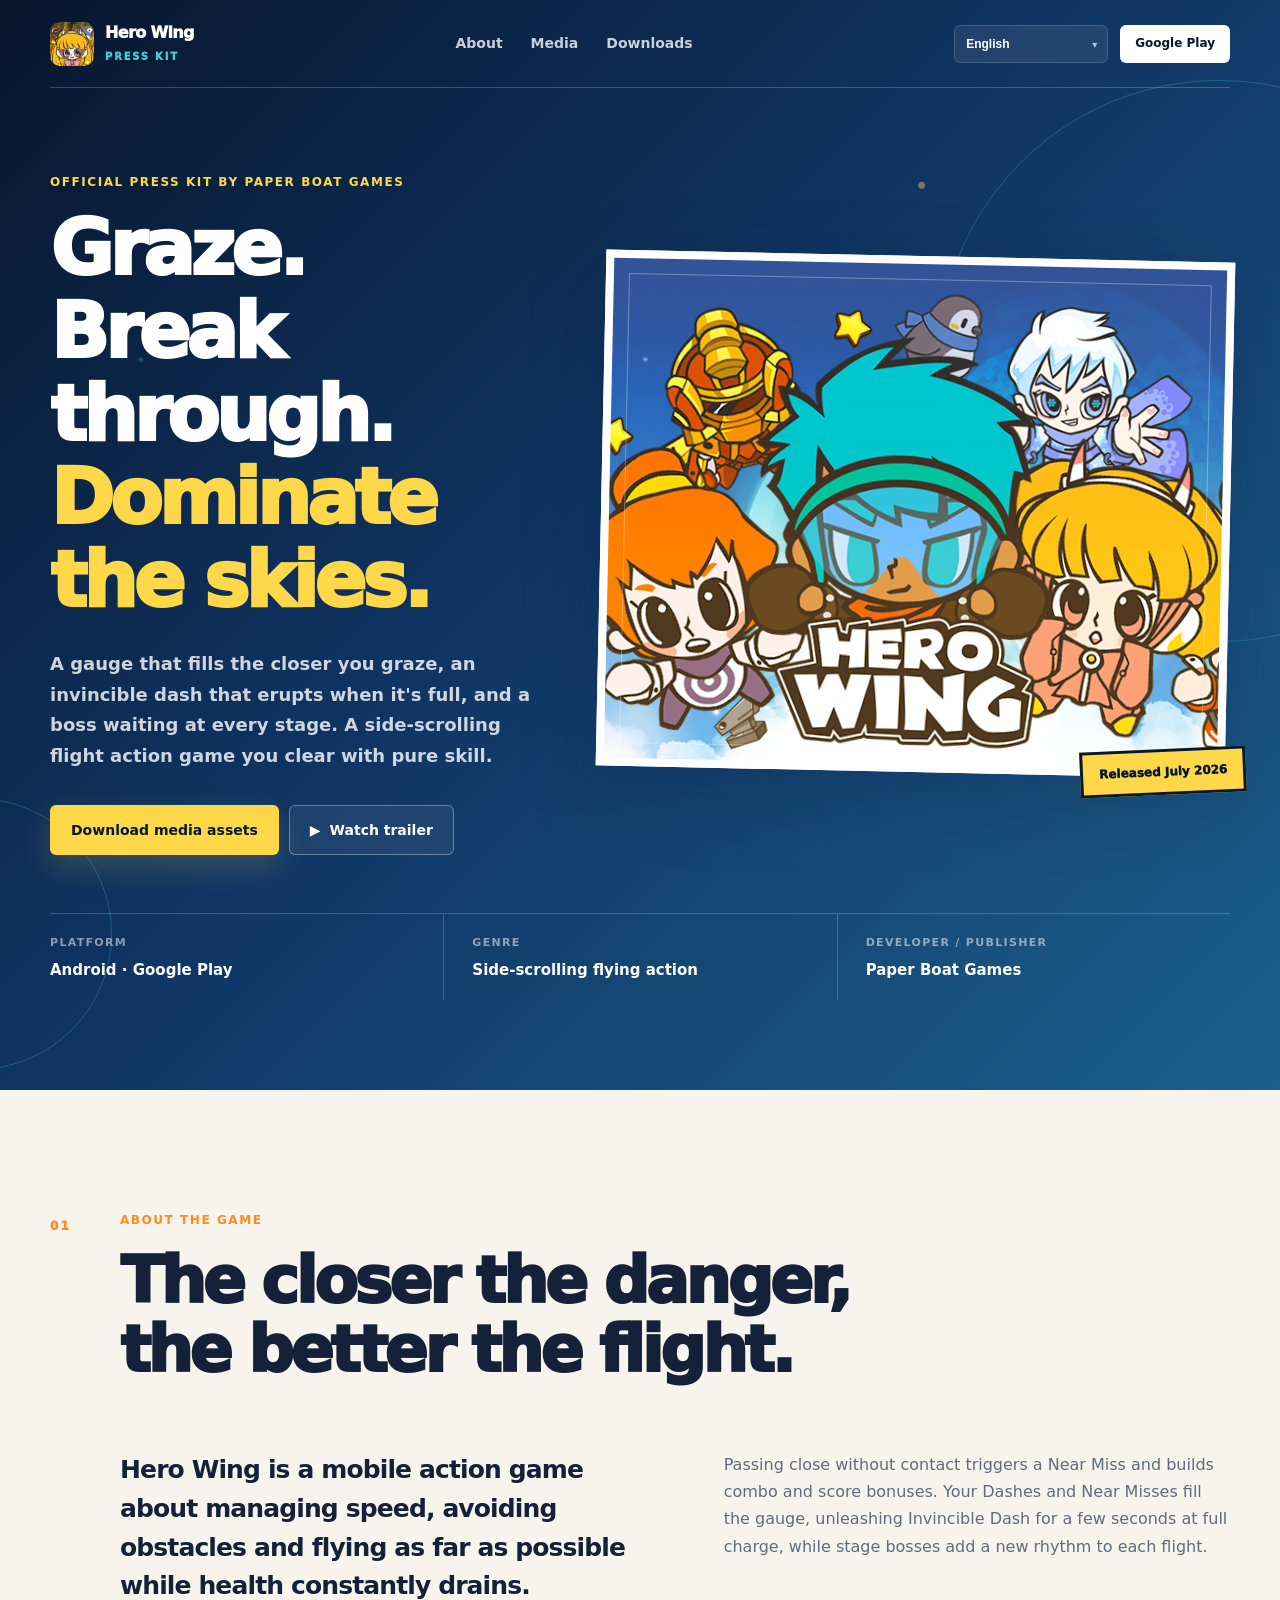
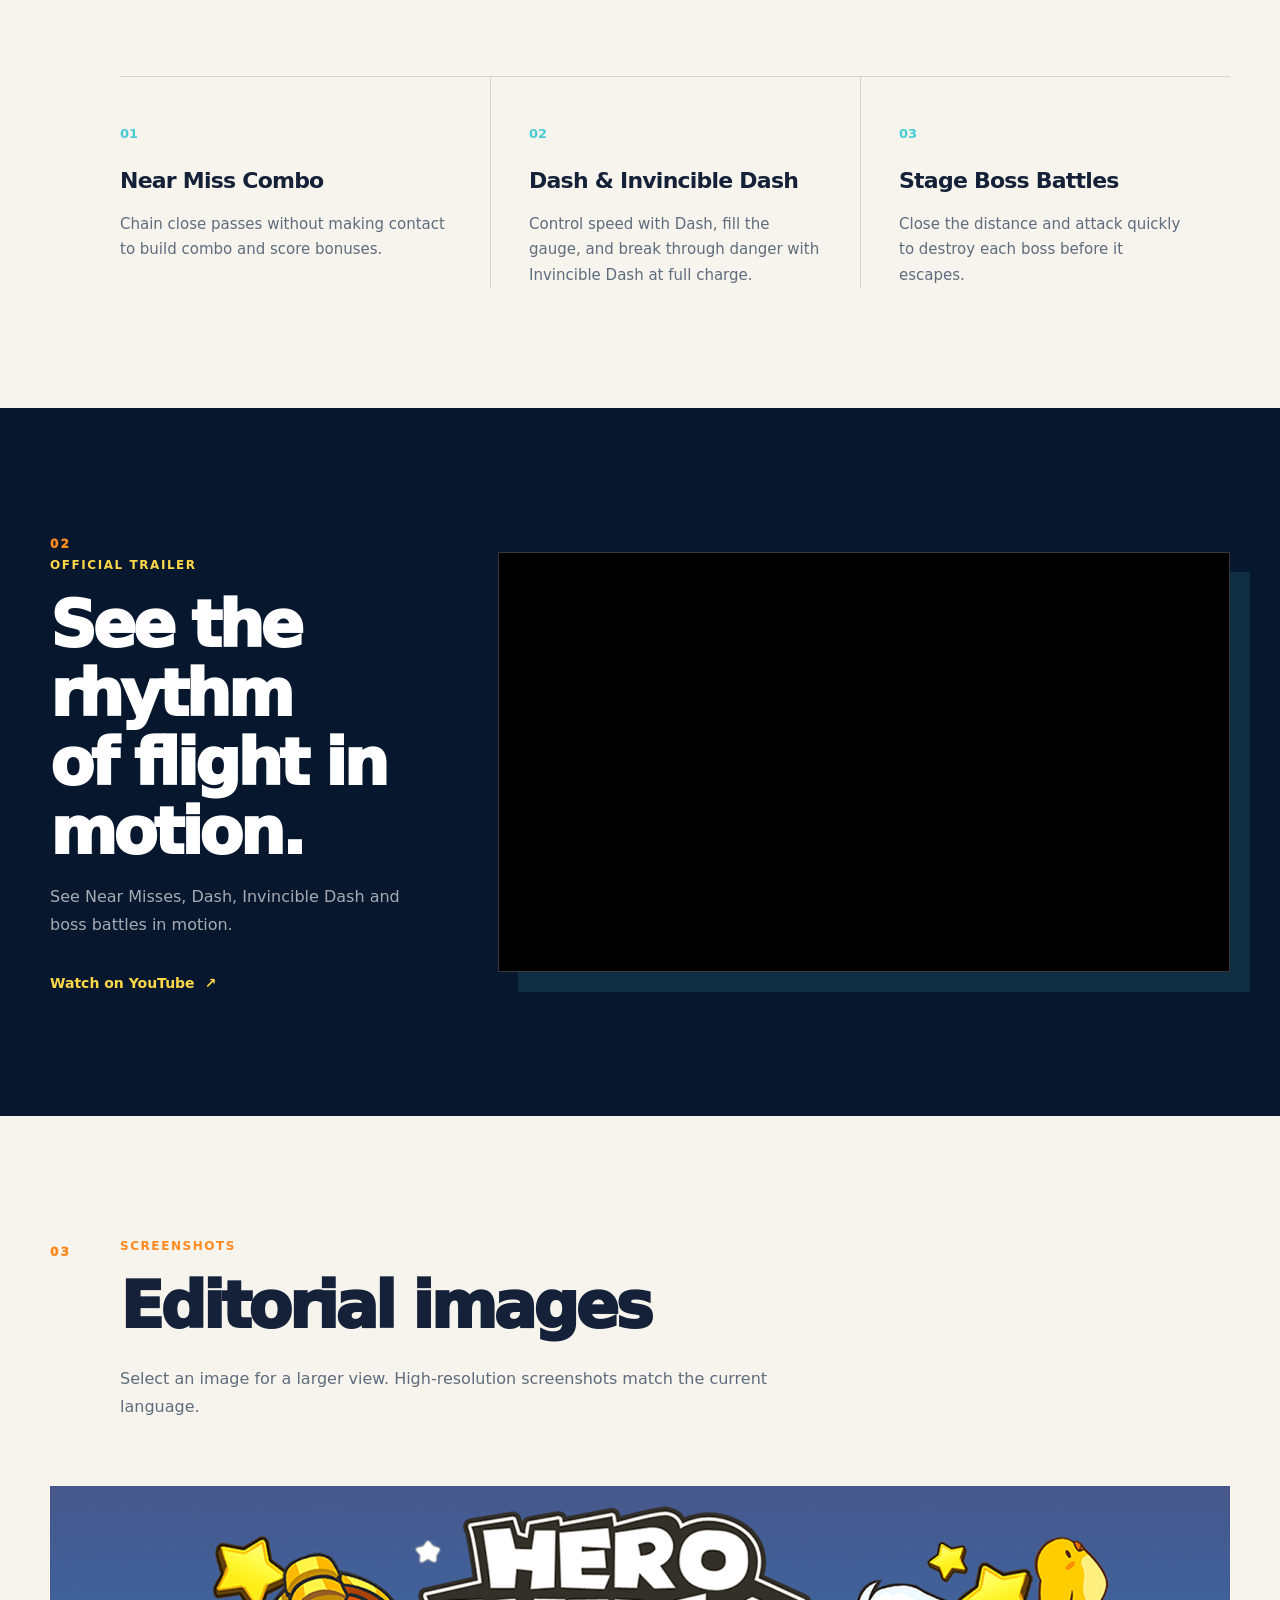
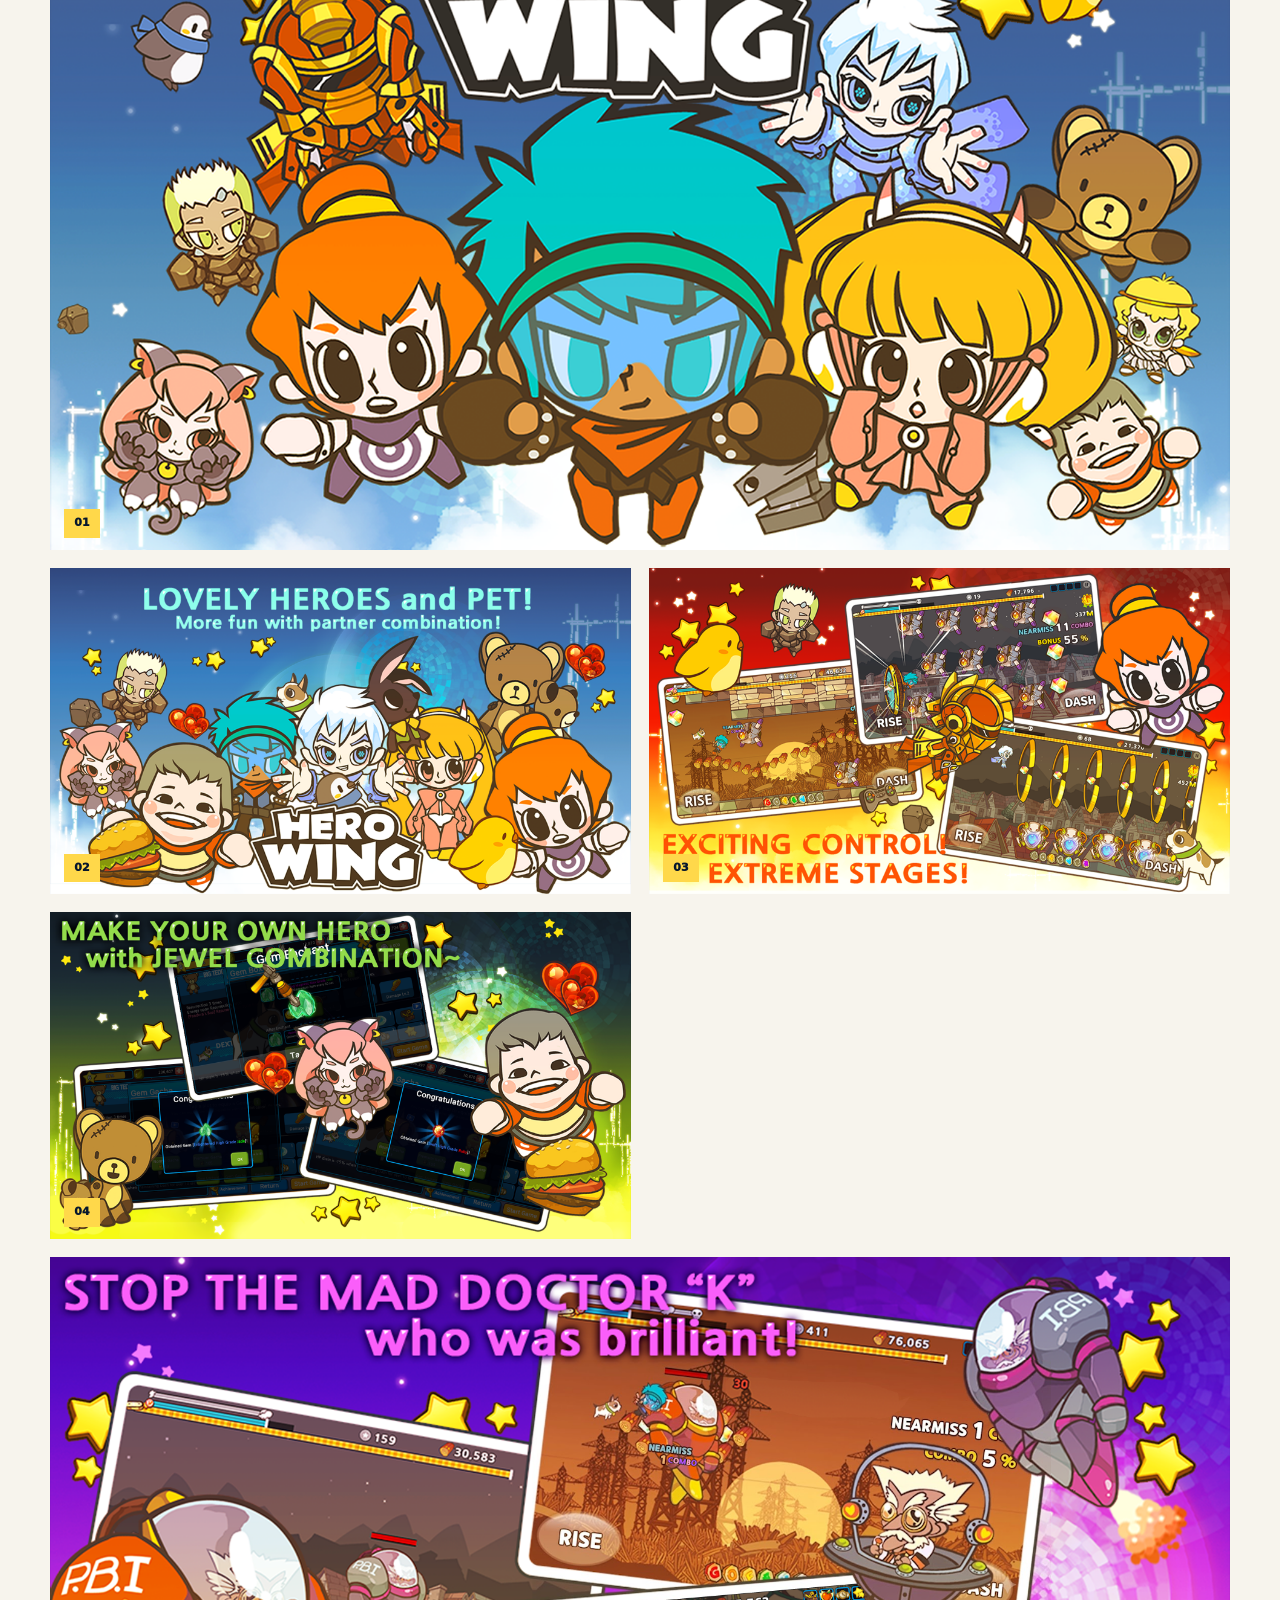
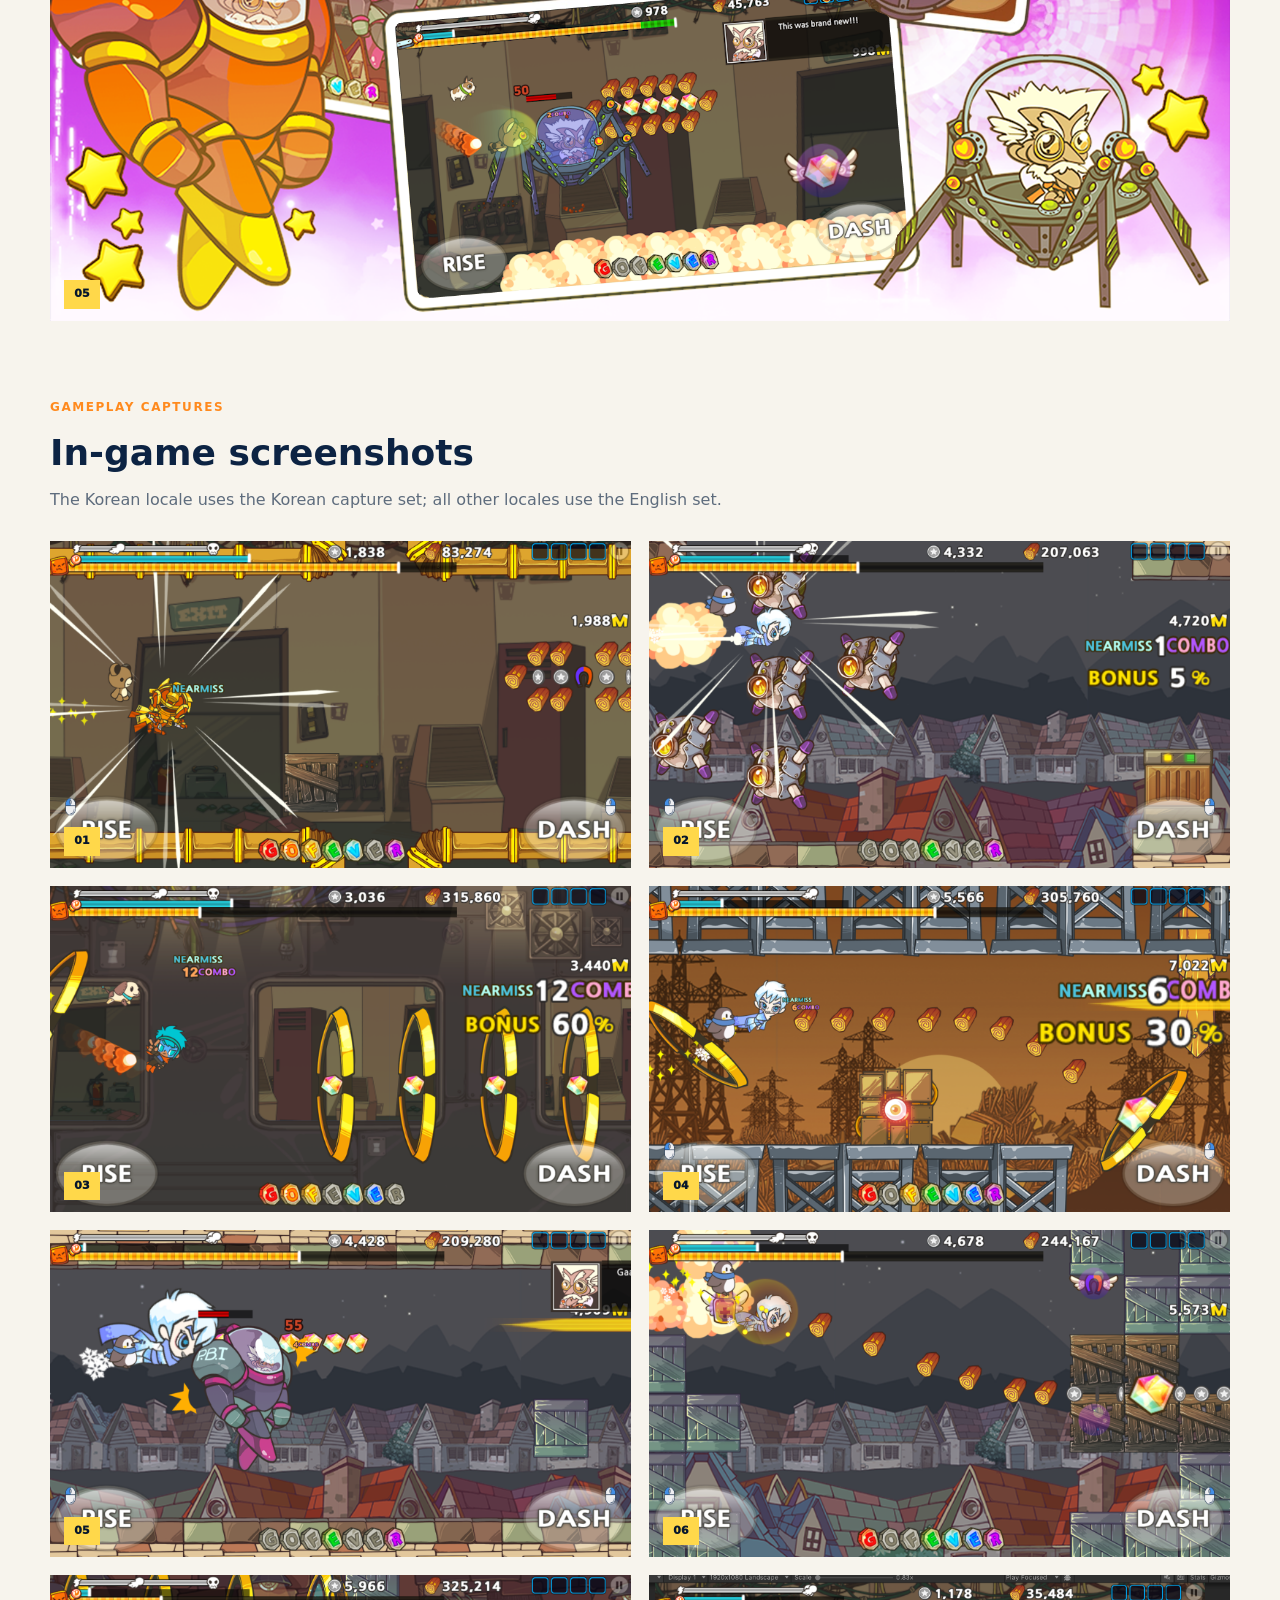
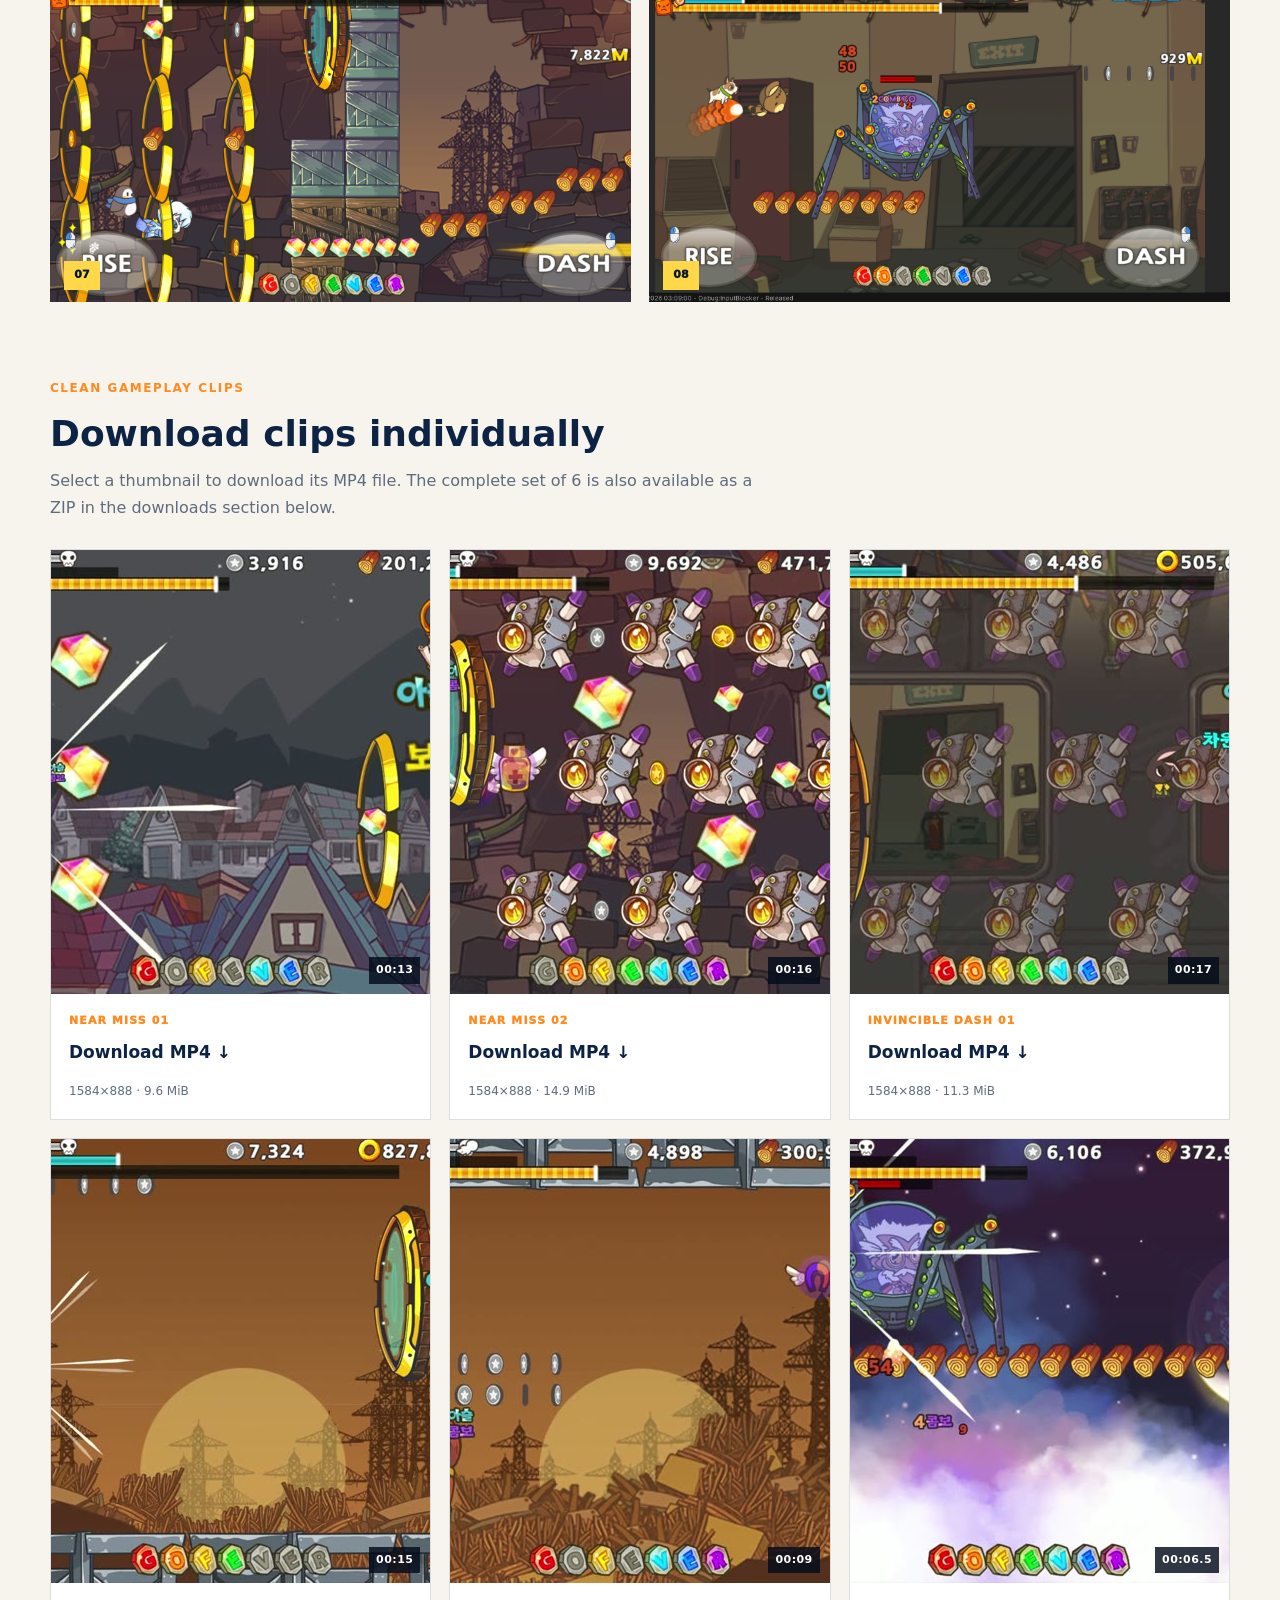
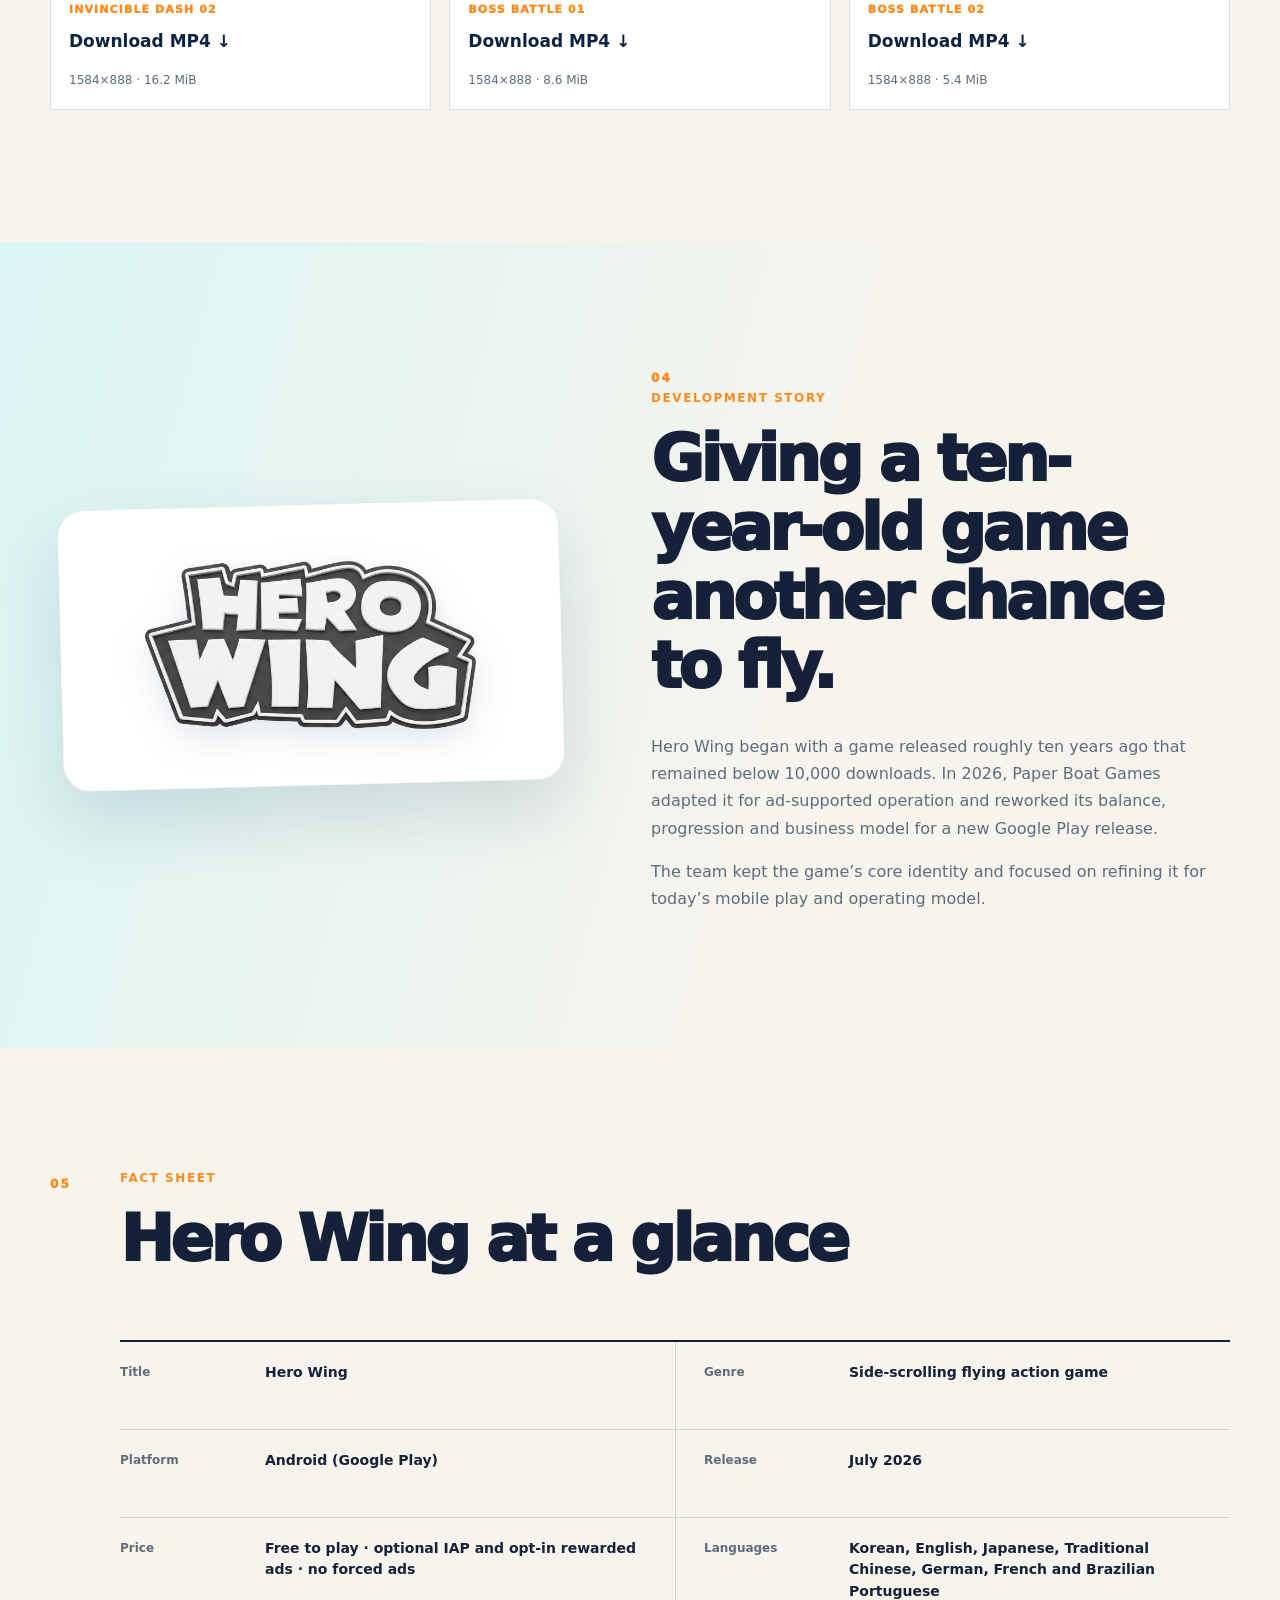
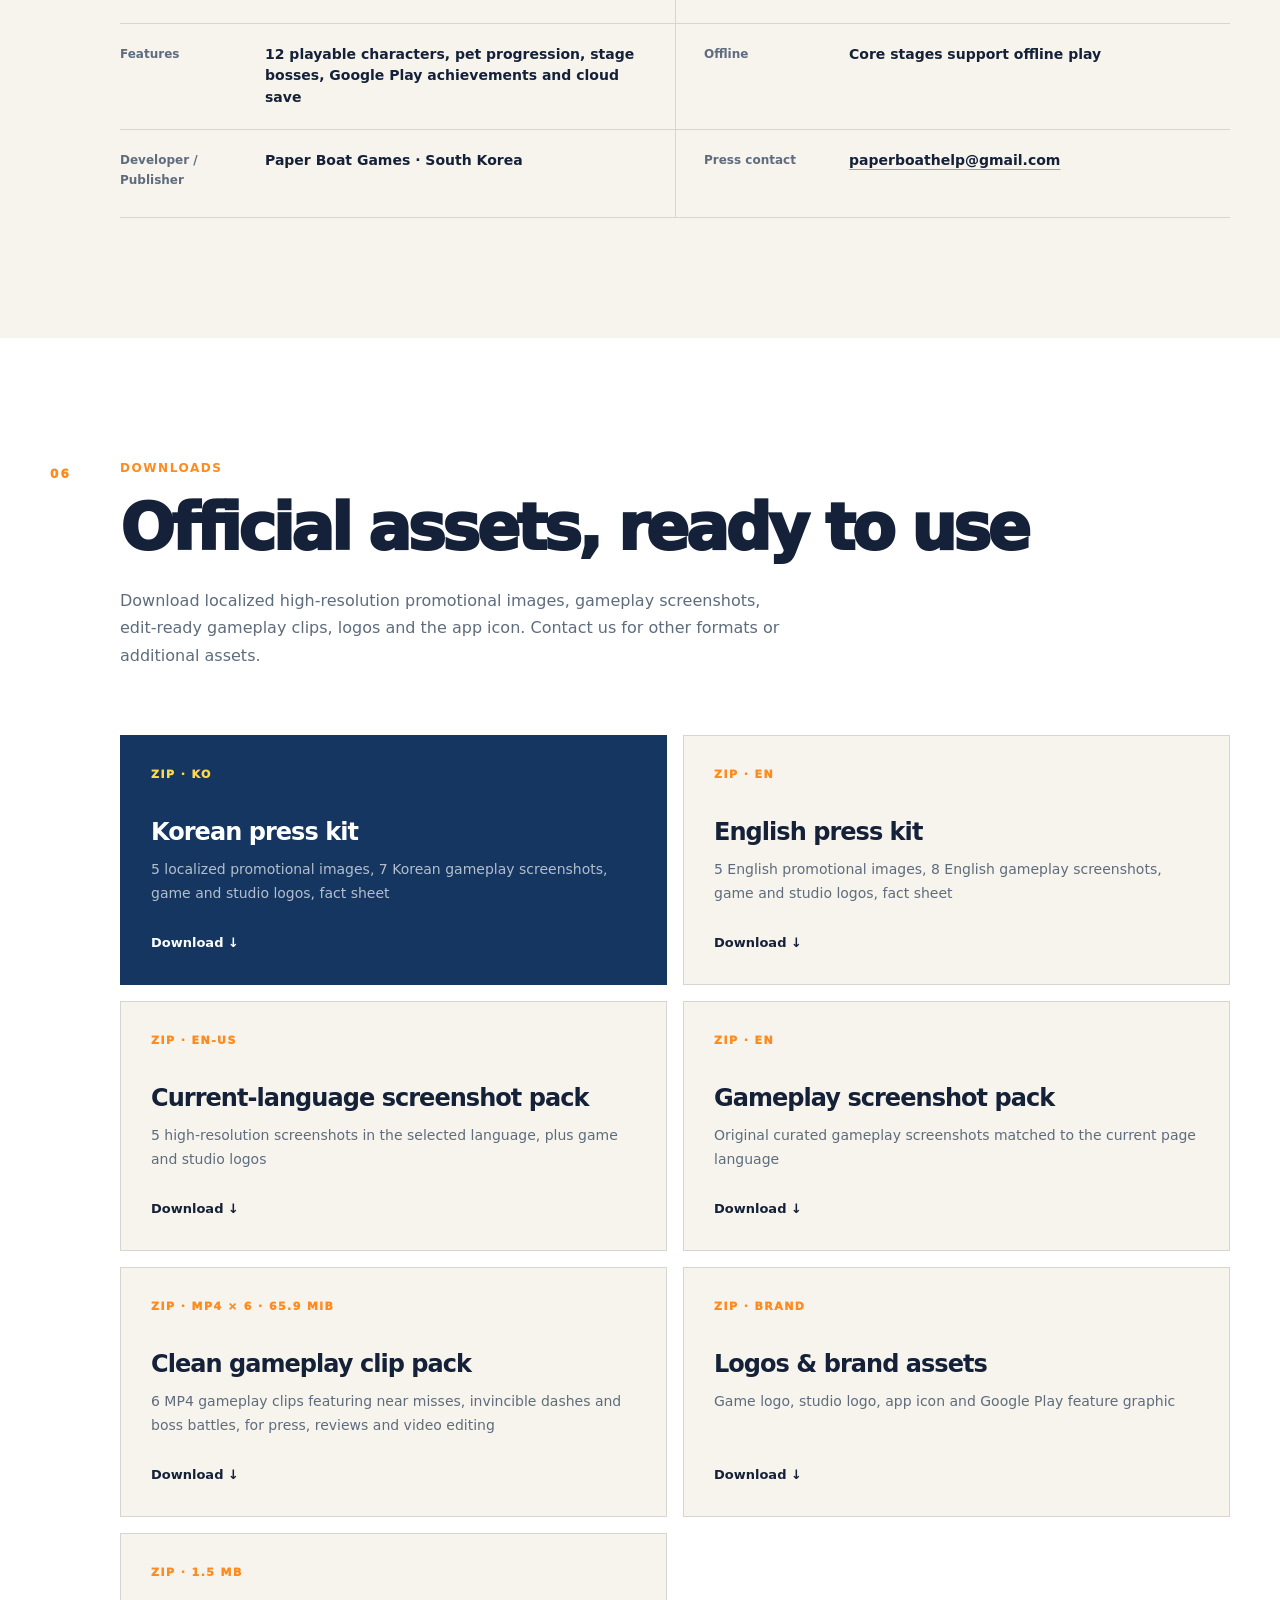
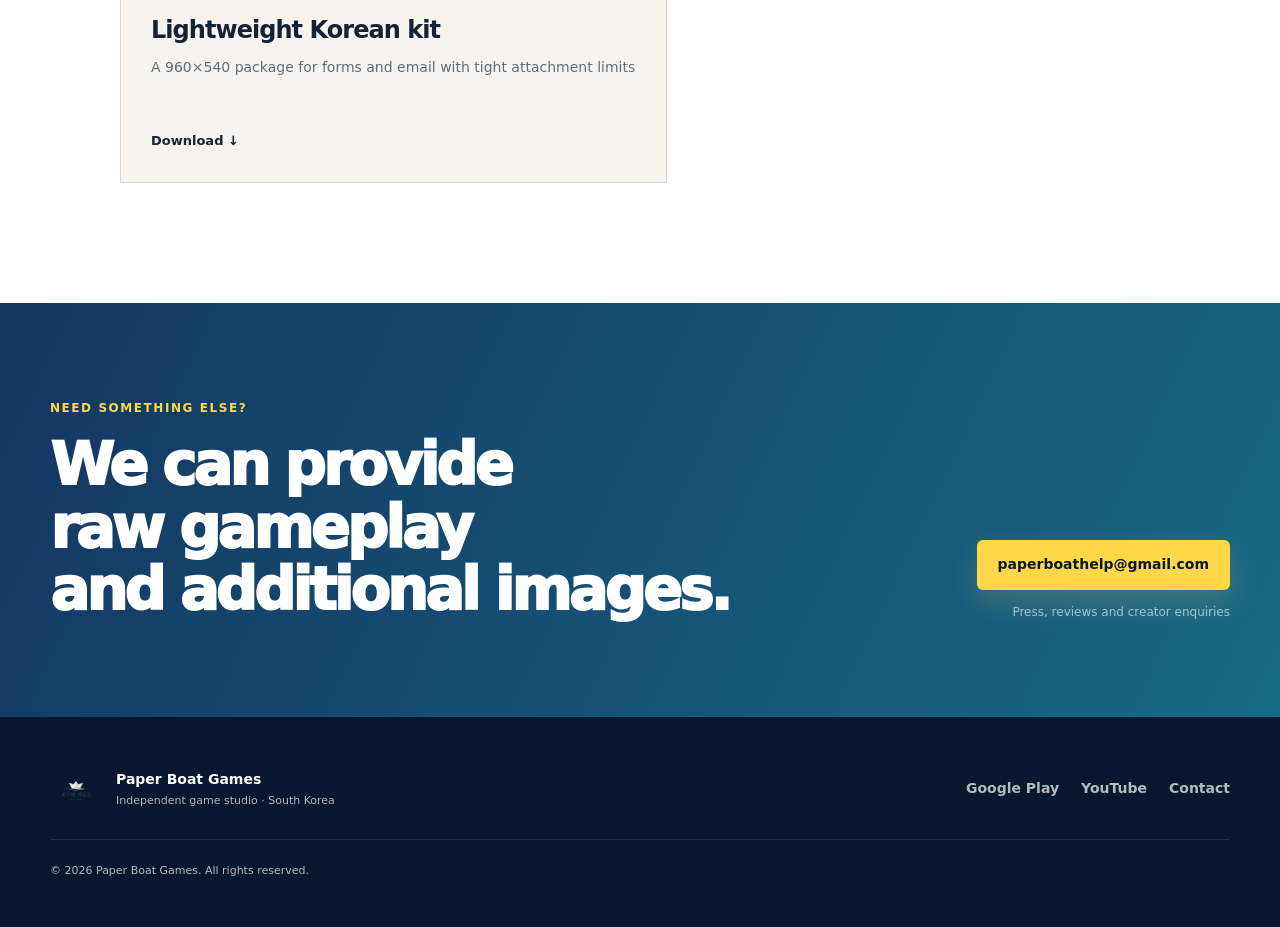
==== commit c2f24b9c: "클린 플레이 클립 순서 조정" ====
--- a/presskit/index.html
+++ b/presskit/index.html
@@ -253,6 +253,50 @@
       </div>
 
       <div class="clip-grid" aria-labelledby="clip-gallery-title">
+        <a class="clip-card" data-clip-card data-clip-title="clip_nearmiss_title" data-clip-number="01" href="https://github.com/paperboat-games/paperboat-games.github.io/releases/download/hero-wing-clean-gameplay-clips-v1/herowing_nearmiss_00.mp4">
+          <span class="clip-thumbnail">
+            <img src="assets/clips/herowing_nearmiss_00.jpg" alt="아슬아슬 01 클린 플레이 영상 썸네일" loading="lazy" width="792" height="444">
+            <span class="clip-duration">00:13</span>
+          </span>
+          <span class="clip-copy">
+            <span class="clip-category"><span data-i18n="clip_nearmiss_title">아슬아슬</span> 01</span>
+            <strong><span data-i18n="clip_download">MP4 다운로드</span> <span aria-hidden="true">↓</span></strong>
+            <span class="clip-meta">1584×888 · 9.6 MiB</span>
+          </span>
+        </a>
+        <a class="clip-card" data-clip-card data-clip-title="clip_nearmiss_title" data-clip-number="02" href="https://github.com/paperboat-games/paperboat-games.github.io/releases/download/hero-wing-clean-gameplay-clips-v1/herowing_nearmiss_01.mp4">
+          <span class="clip-thumbnail">
+            <img src="assets/clips/herowing_nearmiss_01.jpg" alt="아슬아슬 02 클린 플레이 영상 썸네일" loading="lazy" width="792" height="444">
+            <span class="clip-duration">00:16</span>
+          </span>
+          <span class="clip-copy">
+            <span class="clip-category"><span data-i18n="clip_nearmiss_title">아슬아슬</span> 02</span>
+            <strong><span data-i18n="clip_download">MP4 다운로드</span> <span aria-hidden="true">↓</span></strong>
+            <span class="clip-meta">1584×888 · 14.9 MiB</span>
+          </span>
+        </a>
+        <a class="clip-card" data-clip-card data-clip-title="clip_dash_title" data-clip-number="01" href="https://github.com/paperboat-games/paperboat-games.github.io/releases/download/hero-wing-clean-gameplay-clips-v1/herowing_invincible_dash_00.mp4">
+          <span class="clip-thumbnail">
+            <img src="assets/clips/herowing_invincible_dash_00.jpg" alt="무적대시 01 클린 플레이 영상 썸네일" loading="lazy" width="792" height="444">
+            <span class="clip-duration">00:17</span>
+          </span>
+          <span class="clip-copy">
+            <span class="clip-category"><span data-i18n="clip_dash_title">무적대시</span> 01</span>
+            <strong><span data-i18n="clip_download">MP4 다운로드</span> <span aria-hidden="true">↓</span></strong>
+            <span class="clip-meta">1584×888 · 11.3 MiB</span>
+          </span>
+        </a>
+        <a class="clip-card" data-clip-card data-clip-title="clip_dash_title" data-clip-number="02" href="https://github.com/paperboat-games/paperboat-games.github.io/releases/download/hero-wing-clean-gameplay-clips-v1/herowing_invincible_dash_01.mp4">
+          <span class="clip-thumbnail">
+            <img src="assets/clips/herowing_invincible_dash_01.jpg" alt="무적대시 02 클린 플레이 영상 썸네일" loading="lazy" width="792" height="444">
+            <span class="clip-duration">00:15</span>
+          </span>
+          <span class="clip-copy">
+            <span class="clip-category"><span data-i18n="clip_dash_title">무적대시</span> 02</span>
+            <strong><span data-i18n="clip_download">MP4 다운로드</span> <span aria-hidden="true">↓</span></strong>
+            <span class="clip-meta">1584×888 · 16.2 MiB</span>
+          </span>
+        </a>
         <a class="clip-card" data-clip-card data-clip-title="clip_boss_title" data-clip-number="01" href="https://github.com/paperboat-games/paperboat-games.github.io/releases/download/hero-wing-clean-gameplay-clips-v1/herowing_boss_00.mp4">
           <span class="clip-thumbnail">
             <img src="assets/clips/herowing_boss_00.jpg" alt="보스전 01 클린 플레이 영상 썸네일" loading="lazy" width="792" height="444">
@@ -273,50 +317,6 @@
             <span class="clip-category"><span data-i18n="clip_boss_title">보스전</span> 02</span>
             <strong><span data-i18n="clip_download">MP4 다운로드</span> <span aria-hidden="true">↓</span></strong>
             <span class="clip-meta">1584×888 · 5.4 MiB</span>
-          </span>
-        </a>
-        <a class="clip-card" data-clip-card data-clip-title="clip_dash_title" data-clip-number="01" href="https://github.com/paperboat-games/paperboat-games.github.io/releases/download/hero-wing-clean-gameplay-clips-v1/herowing_invincible_dash_00.mp4">
-          <span class="clip-thumbnail">
-            <img src="assets/clips/herowing_invincible_dash_00.jpg" alt="무적대시 01 클린 플레이 영상 썸네일" loading="lazy" width="792" height="444">
-            <span class="clip-duration">00:17</span>
-          </span>
-          <span class="clip-copy">
-            <span class="clip-category"><span data-i18n="clip_dash_title">무적대시</span> 01</span>
-            <strong><span data-i18n="clip_download">MP4 다운로드</span> <span aria-hidden="true">↓</span></strong>
-            <span class="clip-meta">1584×888 · 11.3 MiB</span>
-          </span>
-        </a>
-        <a class="clip-card" data-clip-card data-clip-title="clip_dash_title" data-clip-number="02" href="https://github.com/paperboat-games/paperboat-games.github.io/releases/download/hero-wing-clean-gameplay-clips-v1/herowing_invincible_dash_01.mp4">
-          <span class="clip-thumbnail">
-            <img src="assets/clips/herowing_invincible_dash_01.jpg" alt="무적대시 02 클린 플레이 영상 썸네일" loading="lazy" width="792" height="444">
-            <span class="clip-duration">00:15</span>
-          </span>
-          <span class="clip-copy">
-            <span class="clip-category"><span data-i18n="clip_dash_title">무적대시</span> 02</span>
-            <strong><span data-i18n="clip_download">MP4 다운로드</span> <span aria-hidden="true">↓</span></strong>
-            <span class="clip-meta">1584×888 · 16.2 MiB</span>
-          </span>
-        </a>
-        <a class="clip-card" data-clip-card data-clip-title="clip_nearmiss_title" data-clip-number="01" href="https://github.com/paperboat-games/paperboat-games.github.io/releases/download/hero-wing-clean-gameplay-clips-v1/herowing_nearmiss_00.mp4">
-          <span class="clip-thumbnail">
-            <img src="assets/clips/herowing_nearmiss_00.jpg" alt="아슬아슬 01 클린 플레이 영상 썸네일" loading="lazy" width="792" height="444">
-            <span class="clip-duration">00:13</span>
-          </span>
-          <span class="clip-copy">
-            <span class="clip-category"><span data-i18n="clip_nearmiss_title">아슬아슬</span> 01</span>
-            <strong><span data-i18n="clip_download">MP4 다운로드</span> <span aria-hidden="true">↓</span></strong>
-            <span class="clip-meta">1584×888 · 9.6 MiB</span>
-          </span>
-        </a>
-        <a class="clip-card" data-clip-card data-clip-title="clip_nearmiss_title" data-clip-number="02" href="https://github.com/paperboat-games/paperboat-games.github.io/releases/download/hero-wing-clean-gameplay-clips-v1/herowing_nearmiss_01.mp4">
-          <span class="clip-thumbnail">
-            <img src="assets/clips/herowing_nearmiss_01.jpg" alt="아슬아슬 02 클린 플레이 영상 썸네일" loading="lazy" width="792" height="444">
-            <span class="clip-duration">00:16</span>
-          </span>
-          <span class="clip-copy">
-            <span class="clip-category"><span data-i18n="clip_nearmiss_title">아슬아슬</span> 02</span>
-            <strong><span data-i18n="clip_download">MP4 다운로드</span> <span aria-hidden="true">↓</span></strong>
-            <span class="clip-meta">1584×888 · 14.9 MiB</span>
           </span>
         </a>
       </div>
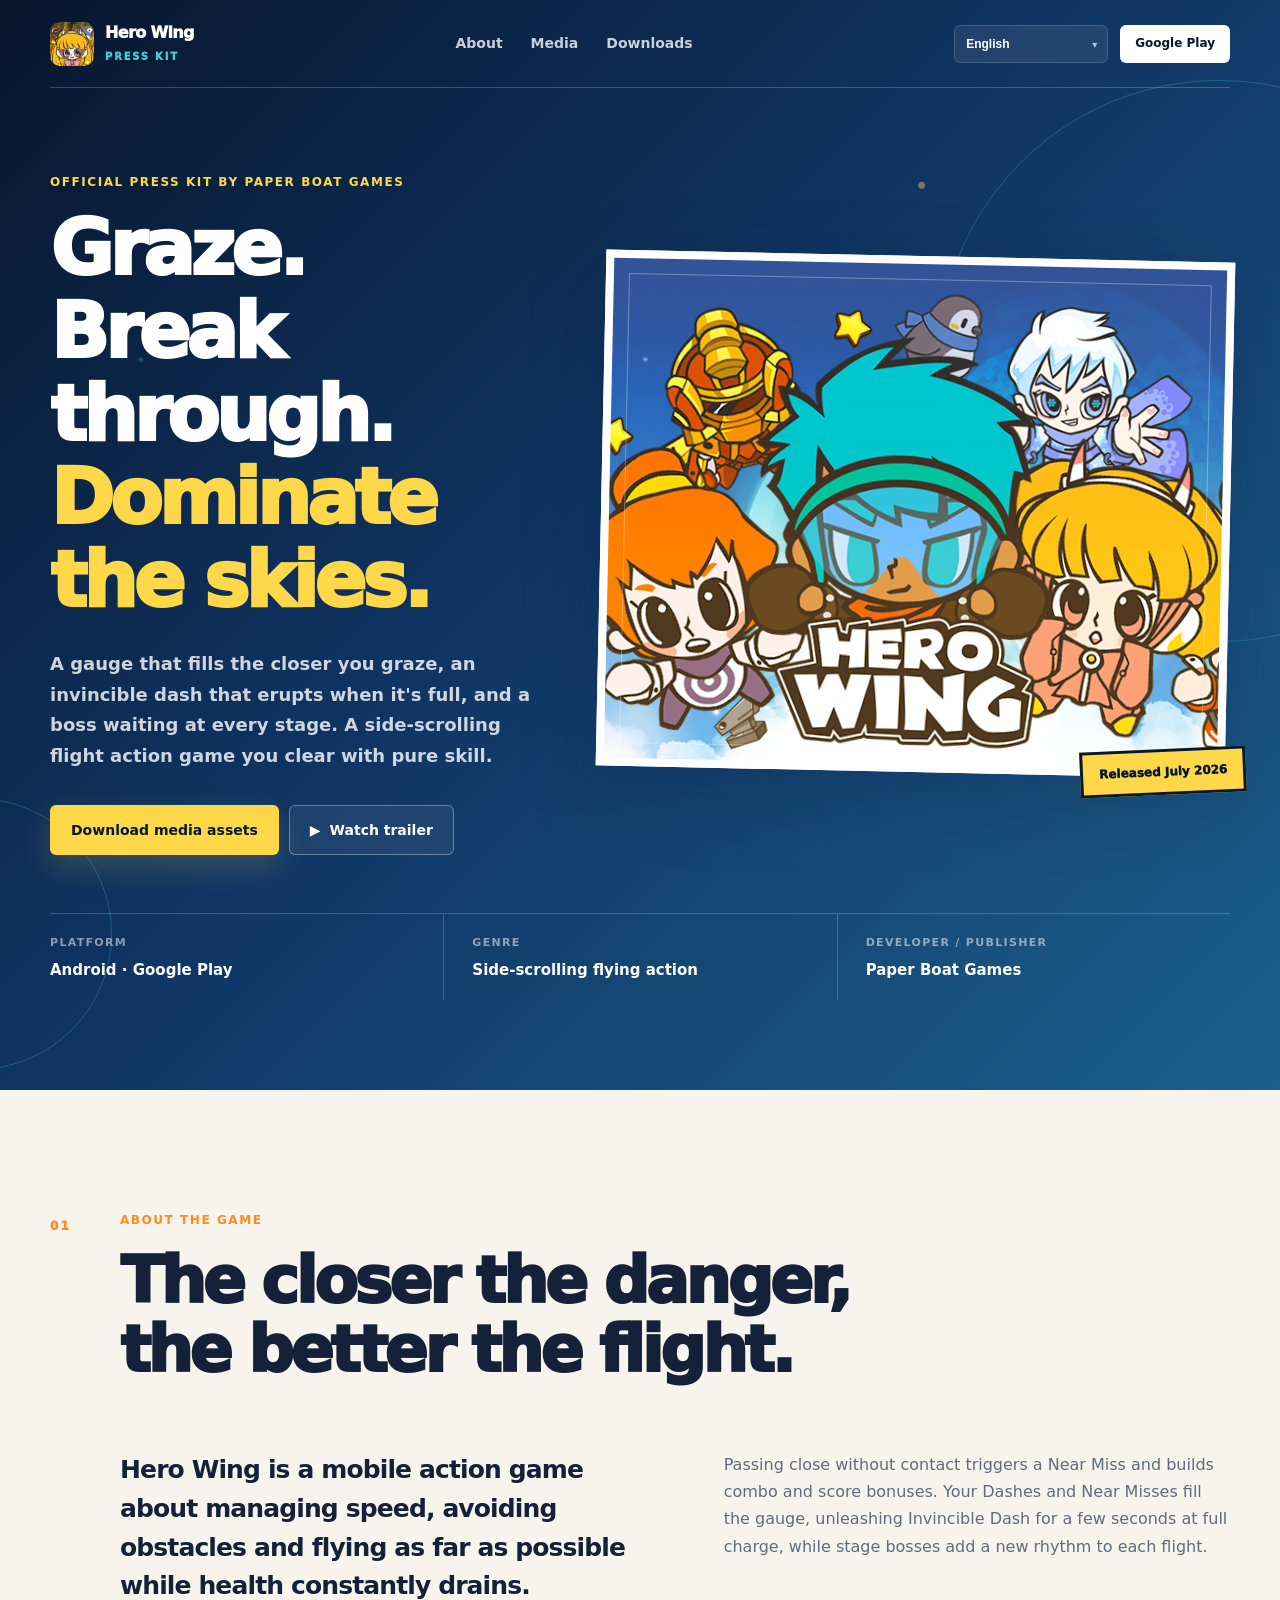
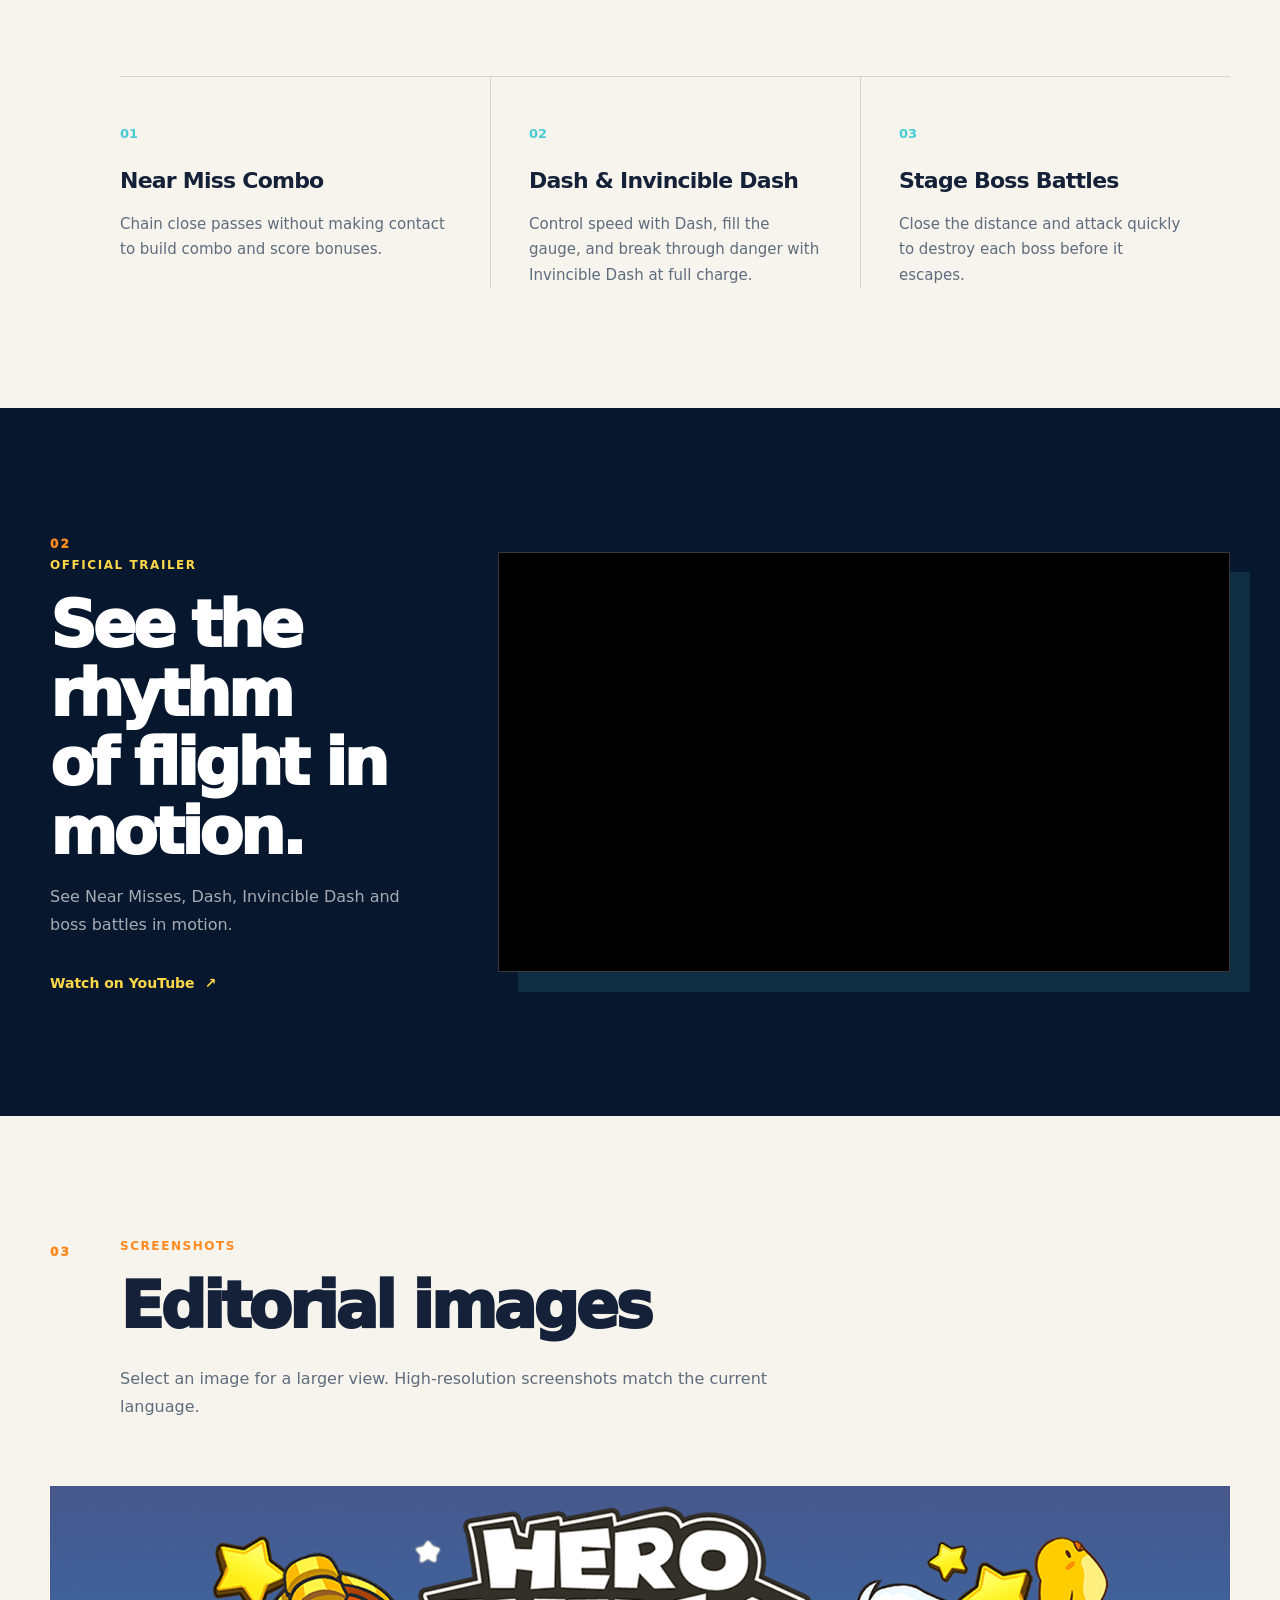
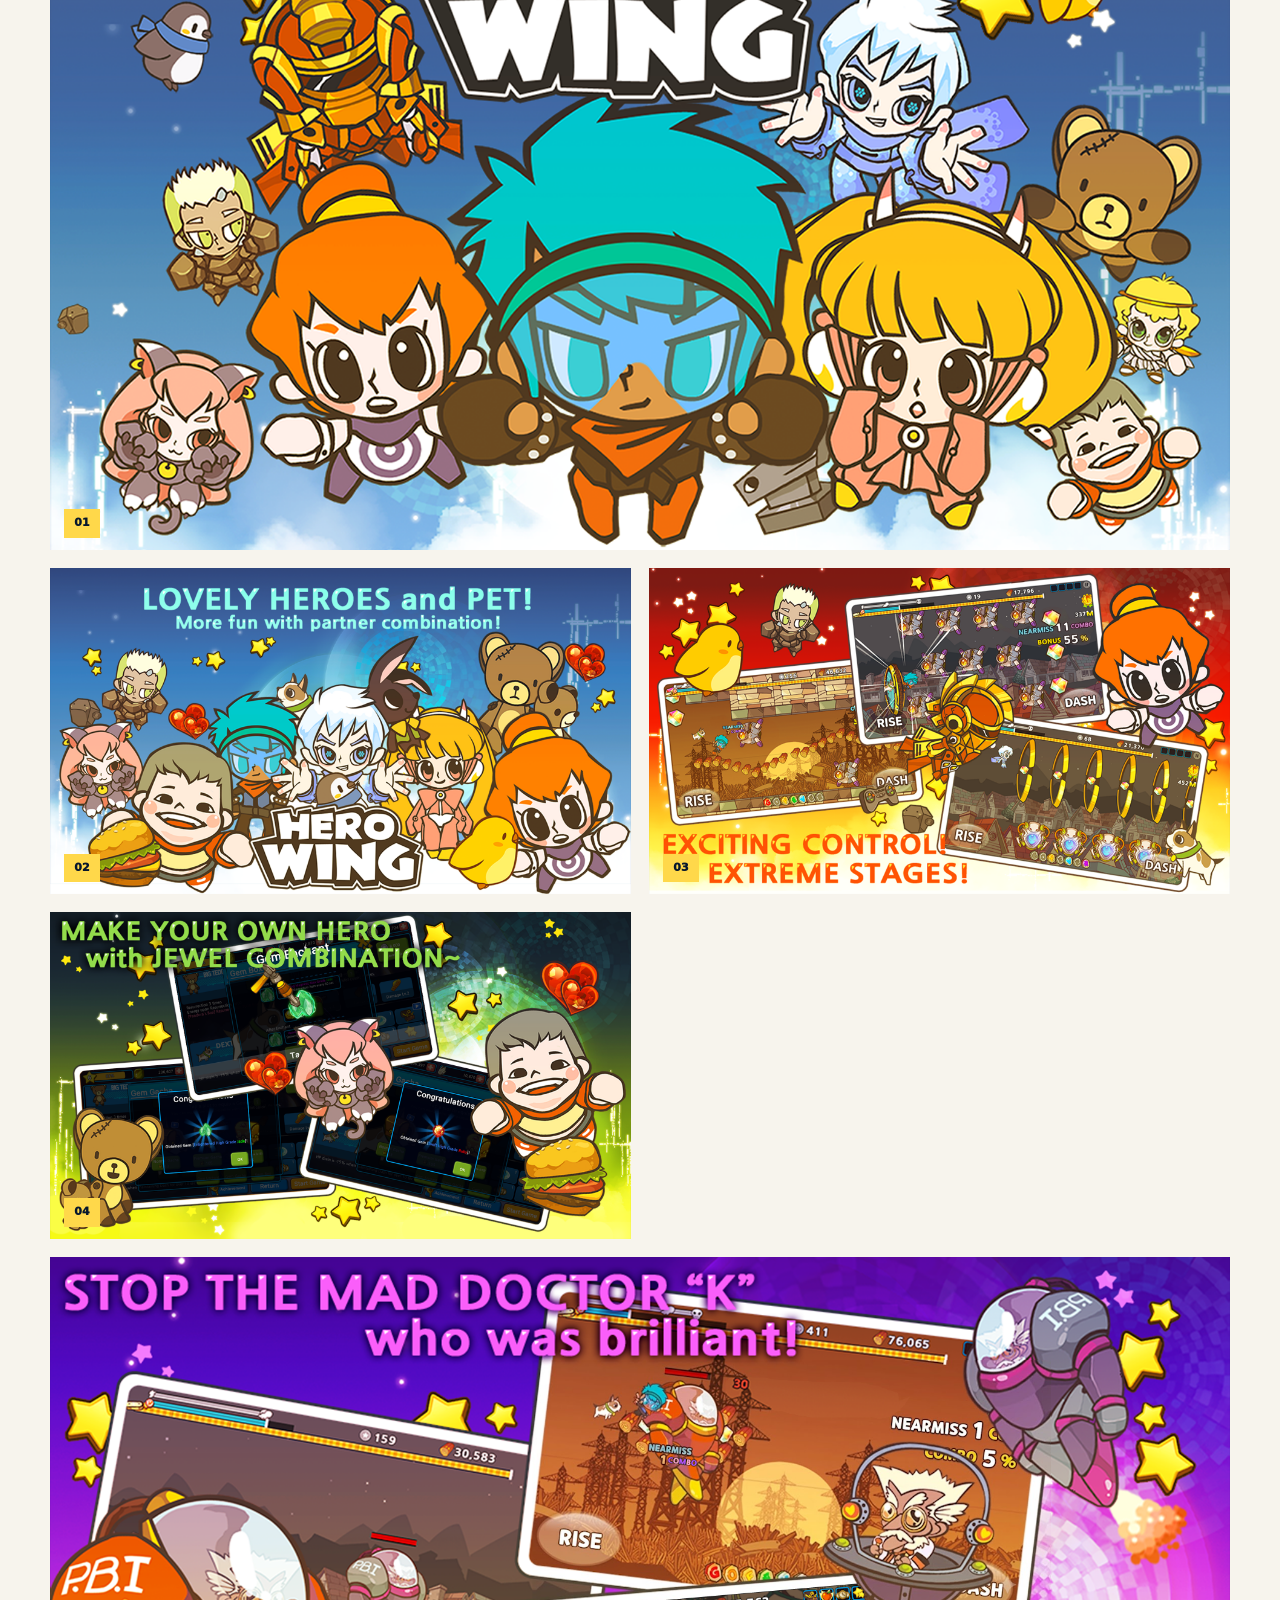
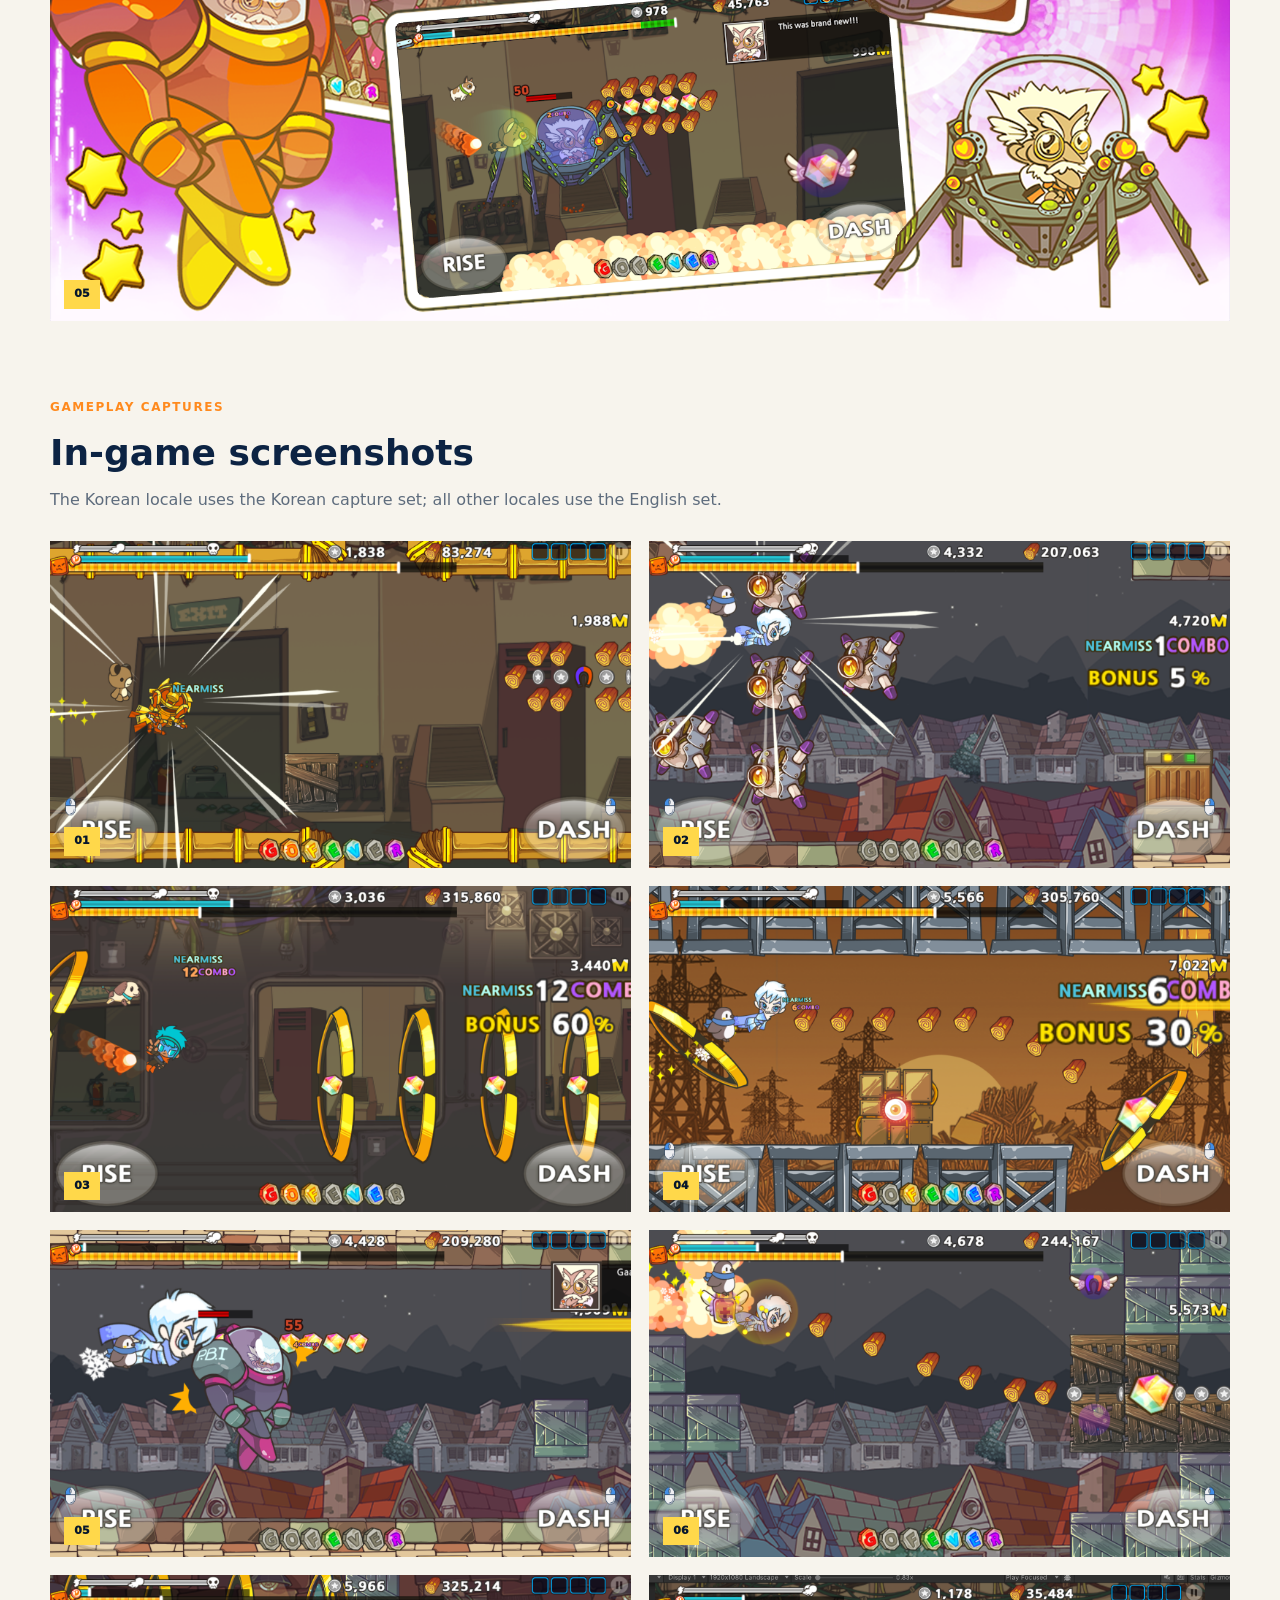
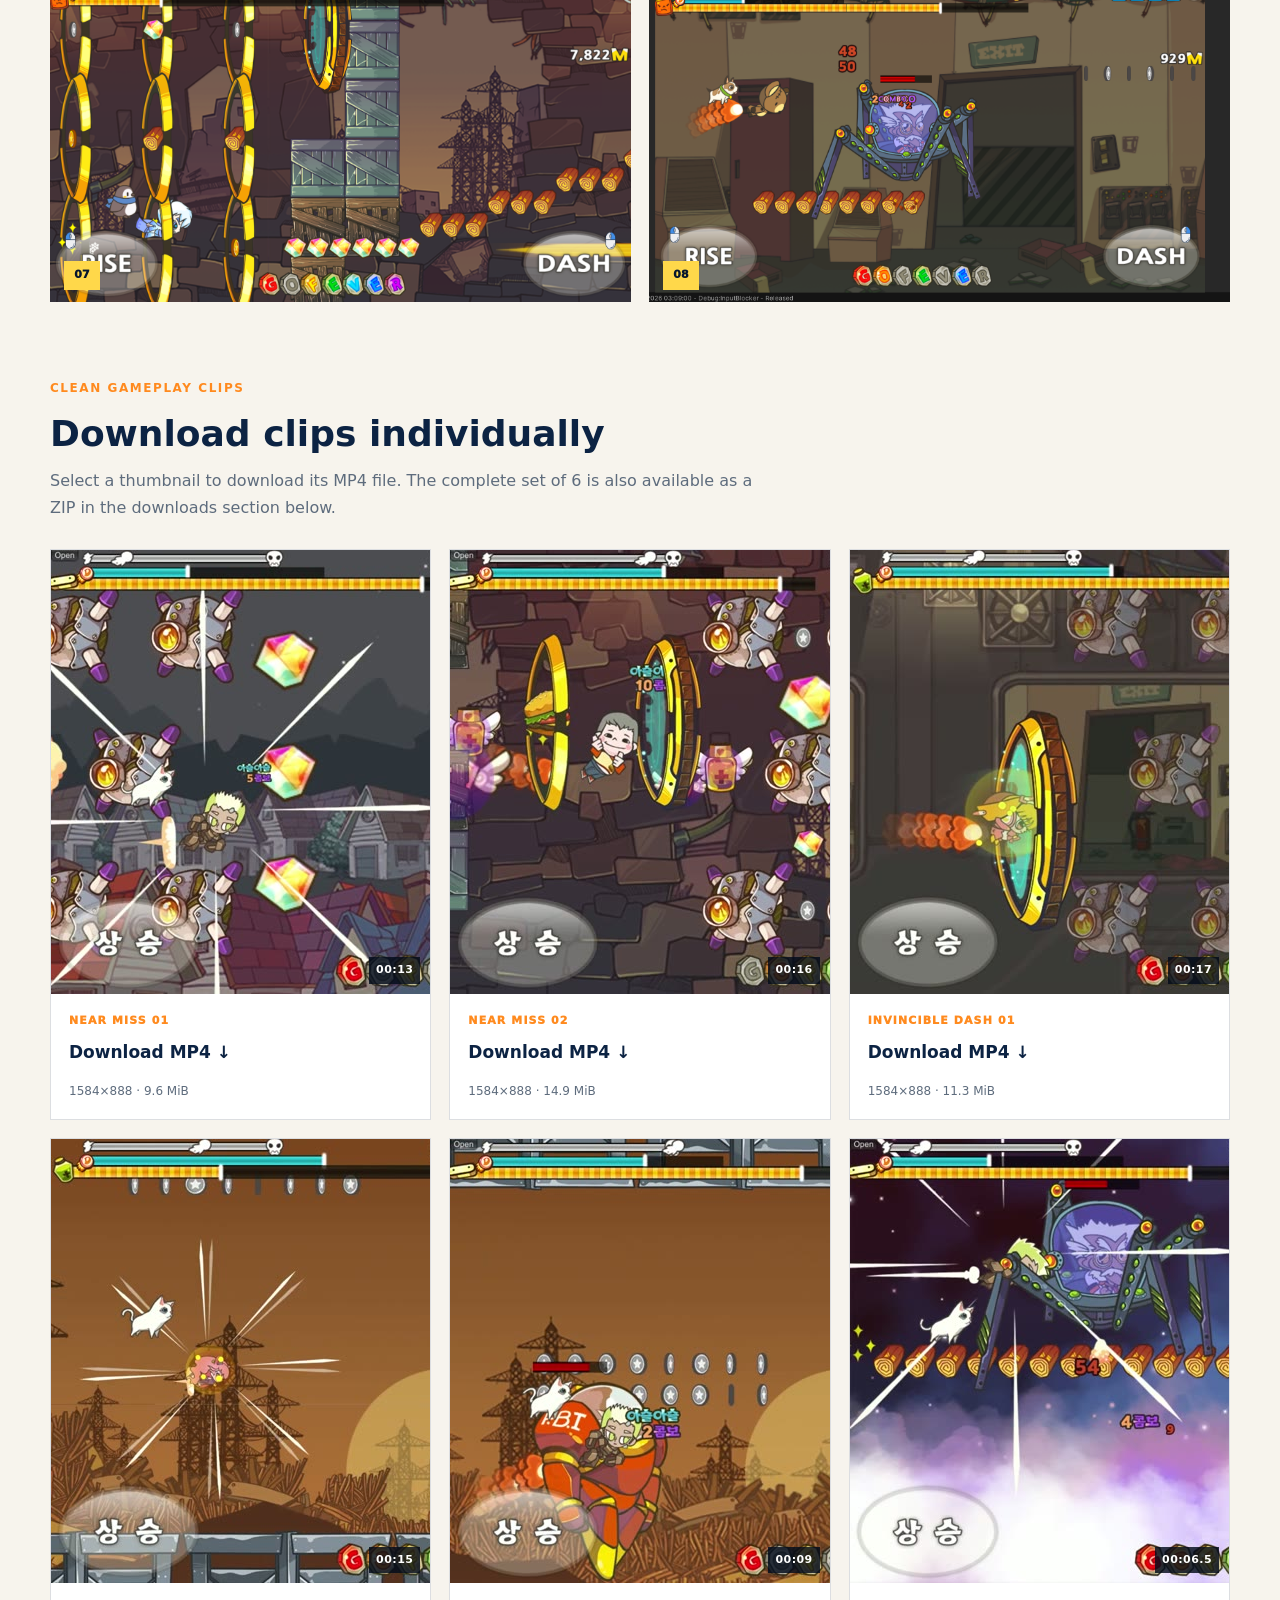
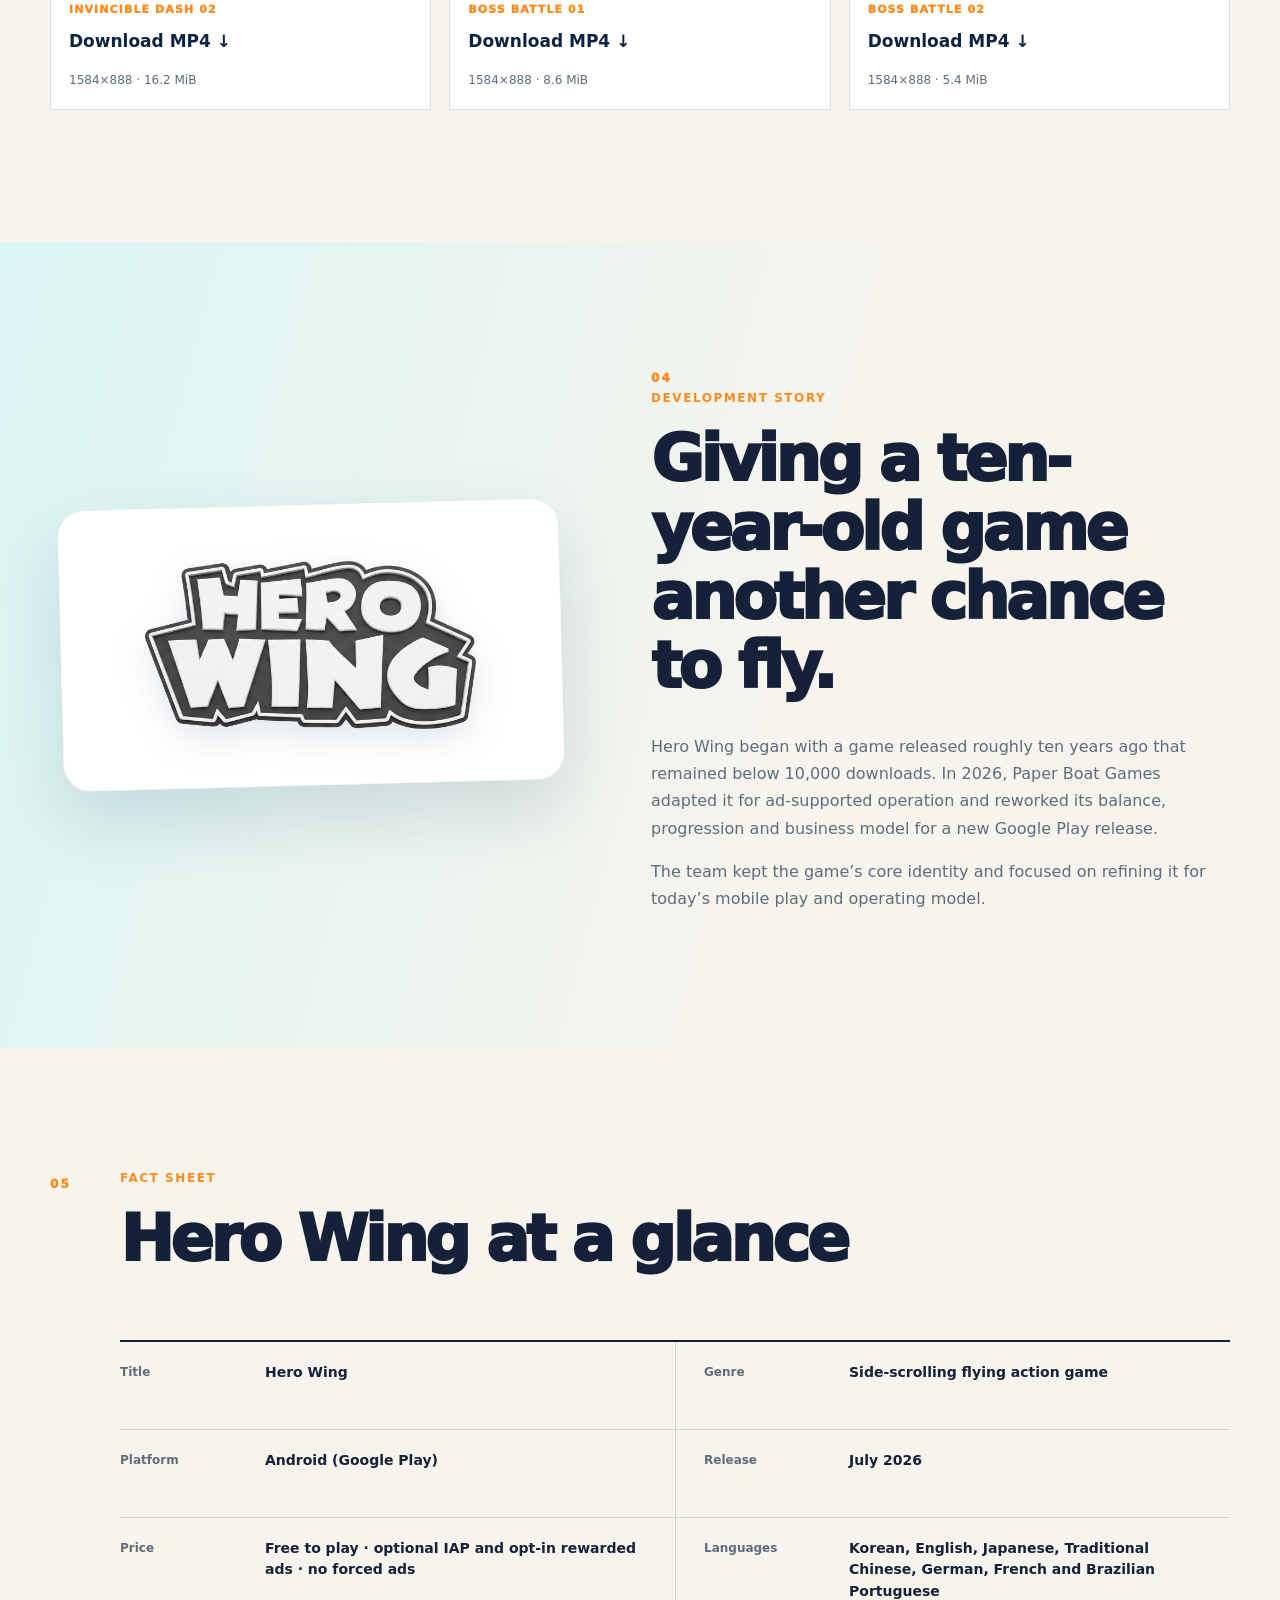
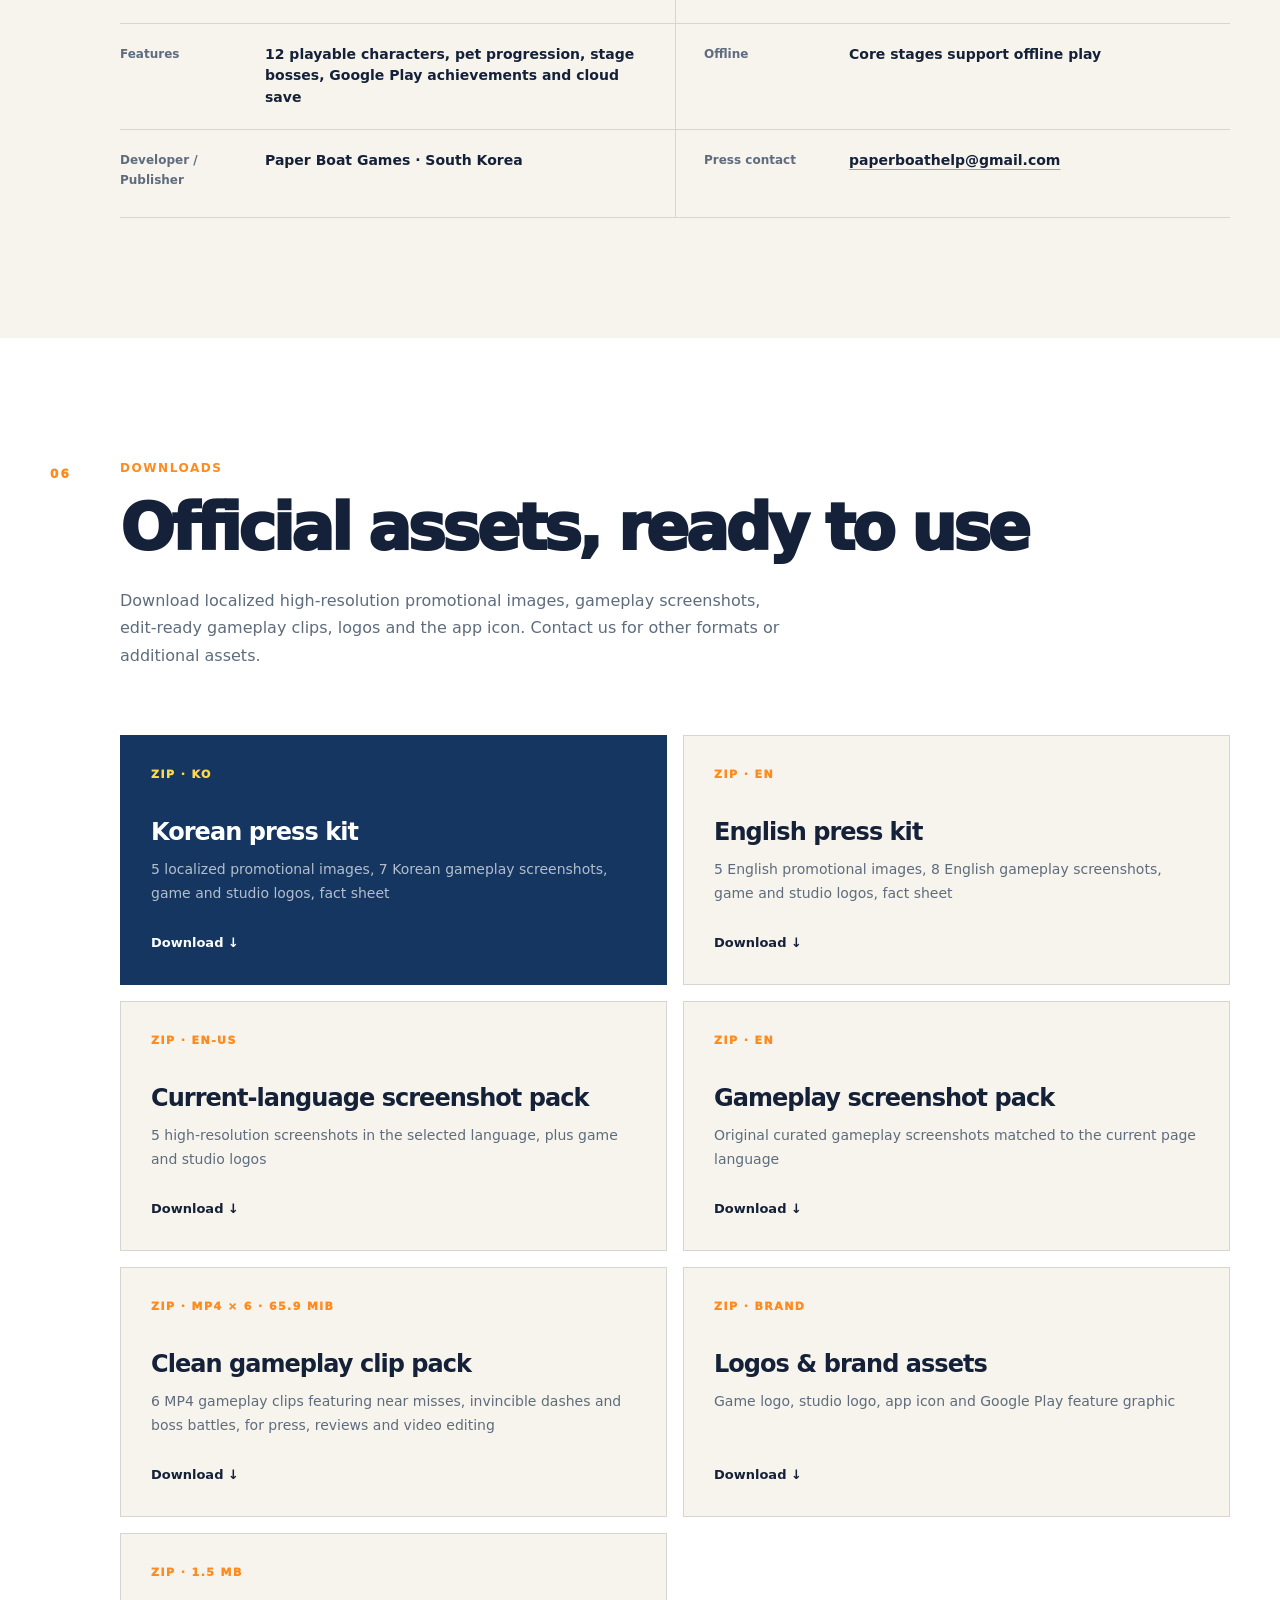
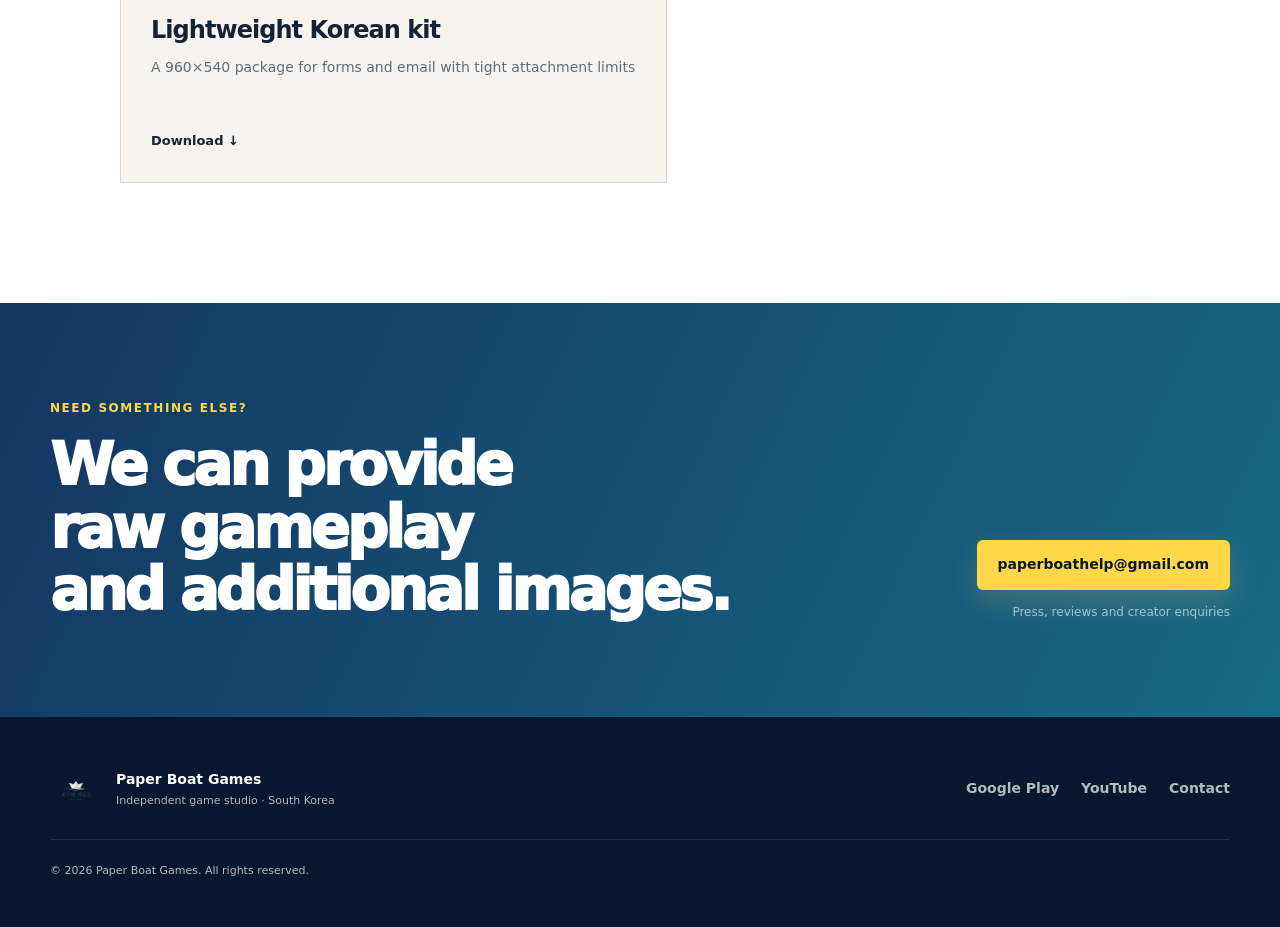
==== commit abd054f8: "프레스 키트 접근성과 공식 용어 정합성 개선" ====
--- a/presskit/index.html
+++ b/presskit/index.html
@@ -396,7 +396,7 @@
         <a class="download-card" href="https://github.com/paperboat-games/paperboat-games.github.io/releases/download/hero-wing-clean-gameplay-clips-v1/hero-wing-clean-gameplay-clips-v1.zip">
           <span class="download-type">ZIP · MP4 × 6 · 65.9 MiB</span>
           <h3><span data-i18n="download_clips_title">클린 플레이 영상 팩</span></h3>
-          <p><span data-i18n="download_clips_body">아슬아슬한 회피, 무적 대쉬, 보스전을 담은 보도·리뷰·영상 편집용 MP4 6개</span></p>
+          <p><span data-i18n="download_clips_body">아슬아슬한 회피, 무적대시, 보스전을 담은 보도·리뷰·영상 편집용 MP4 6개</span></p>
           <span class="download-action"><span data-i18n="download_action">다운로드</span> ↓</span>
         </a>
         <a class="download-card" href="downloads/hero-wing-brand-assets.zip" download>
--- a/presskit/styles.css
+++ b/presskit/styles.css
@@ -671,6 +671,8 @@
   width: 100%;
   aspect-ratio: 16 / 9;
   object-fit: cover;
+  object-position: left center;
+  transform-origin: left center;
   transition: transform 300ms ease, opacity 300ms ease;
 }
 
@@ -719,6 +721,11 @@
   transform: translateY(-4px);
   border-color: var(--orange);
   box-shadow: 0 18px 46px rgba(16, 46, 79, 0.1);
+}
+
+.clip-card:focus-visible {
+  outline: 3px solid var(--navy-900);
+  outline-offset: 3px;
 }
 
 .clip-card:hover .clip-thumbnail img,
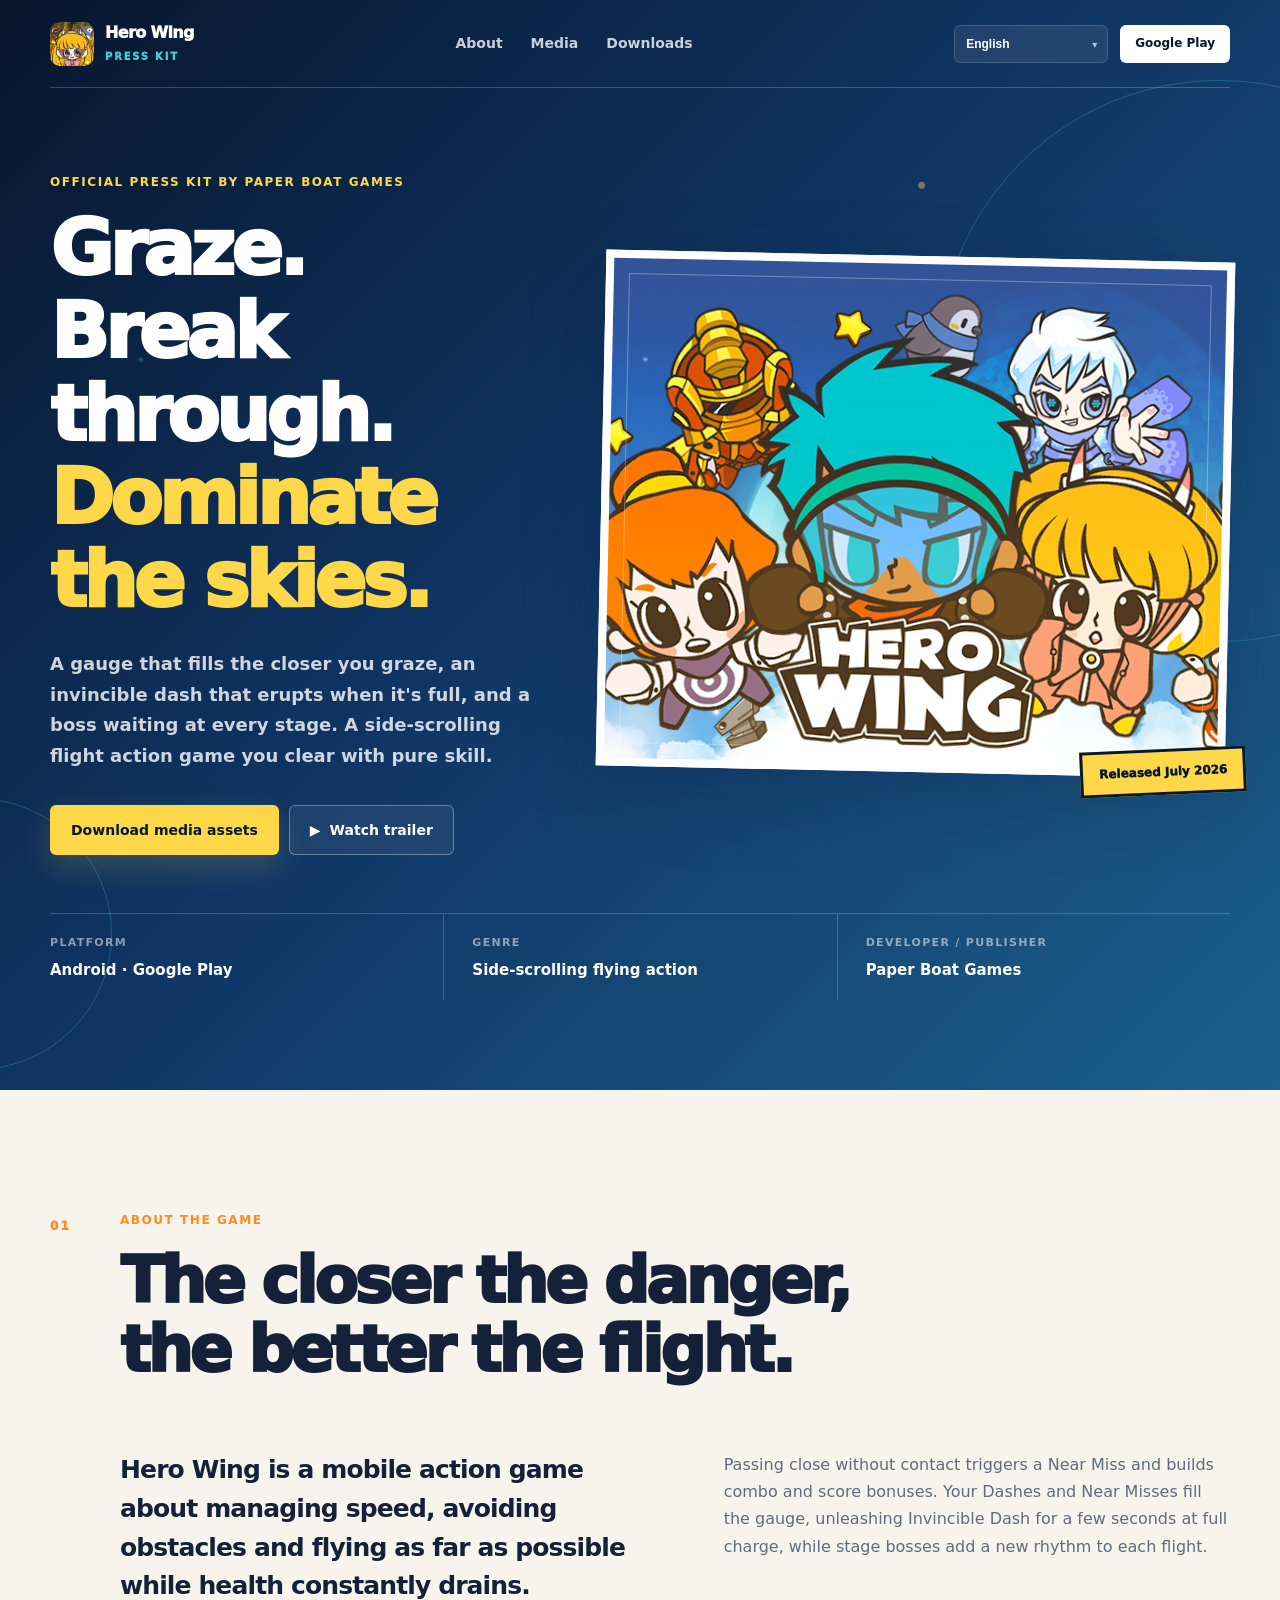
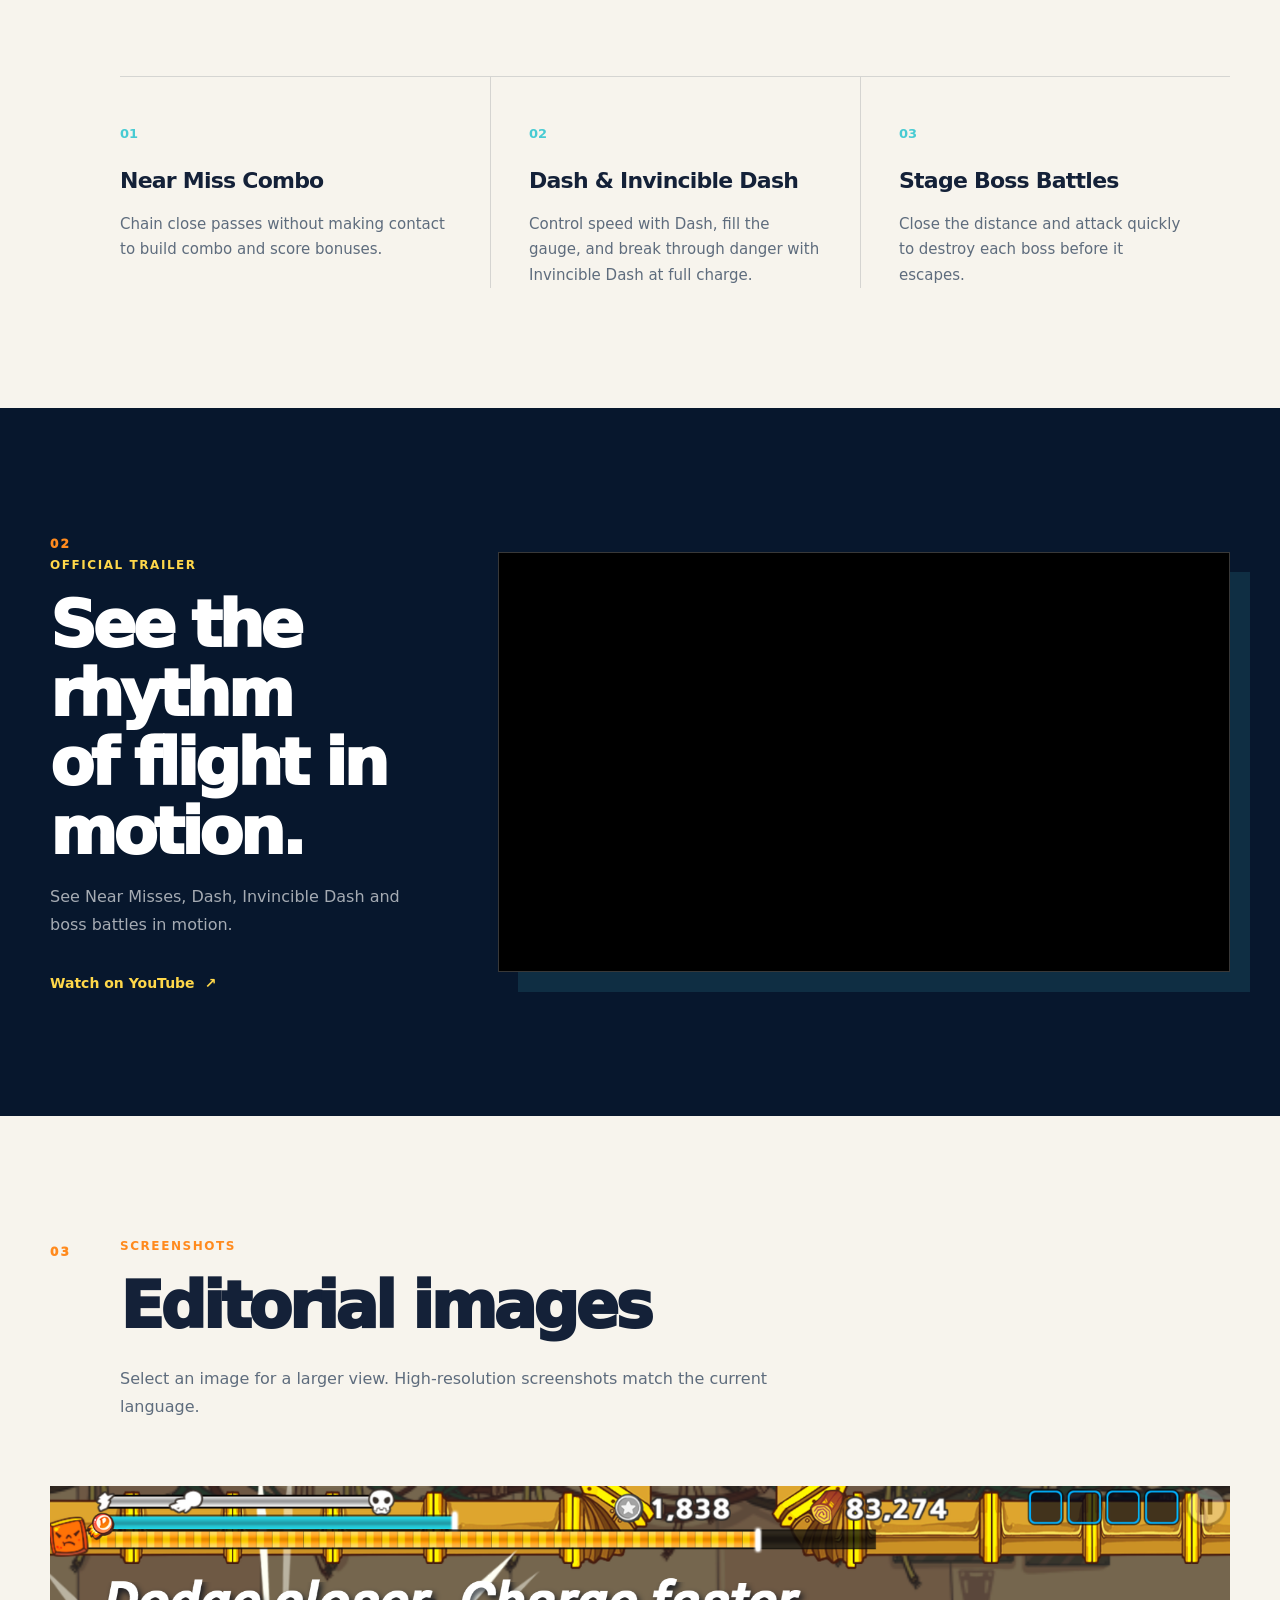
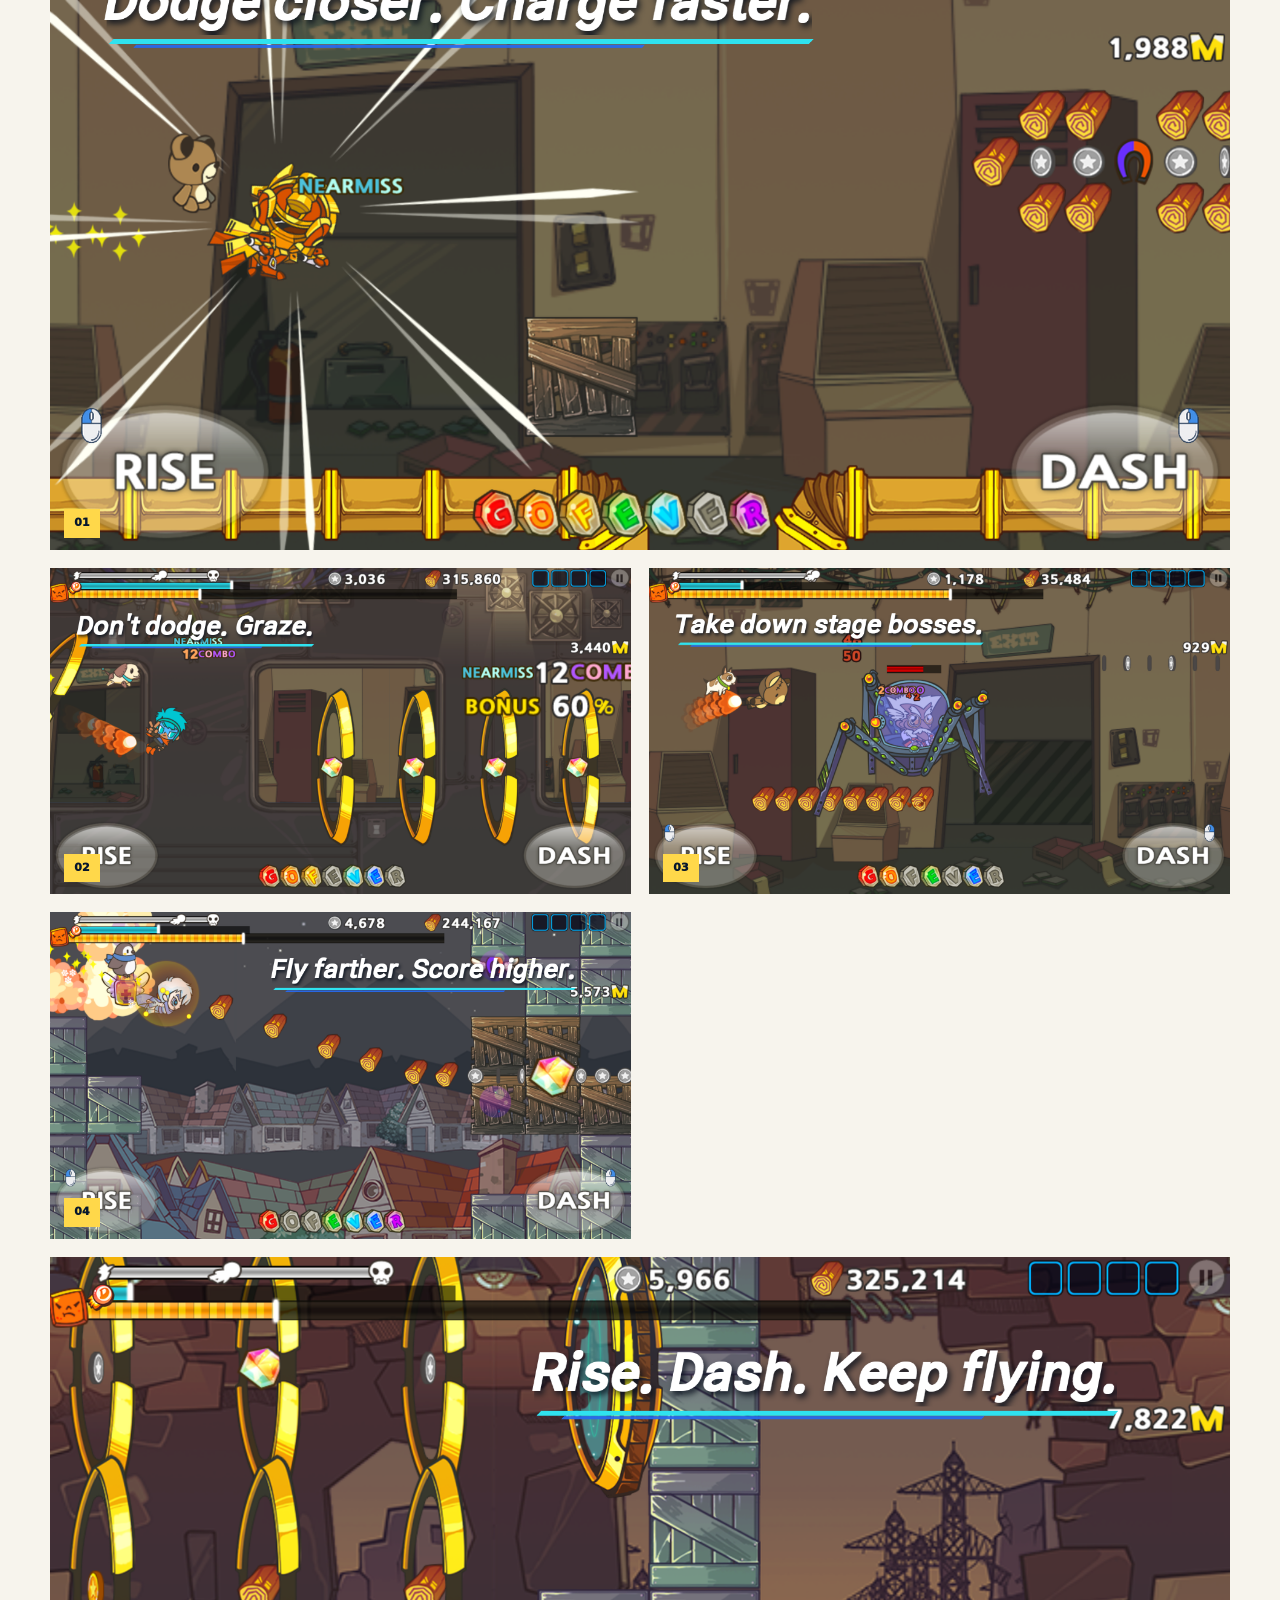
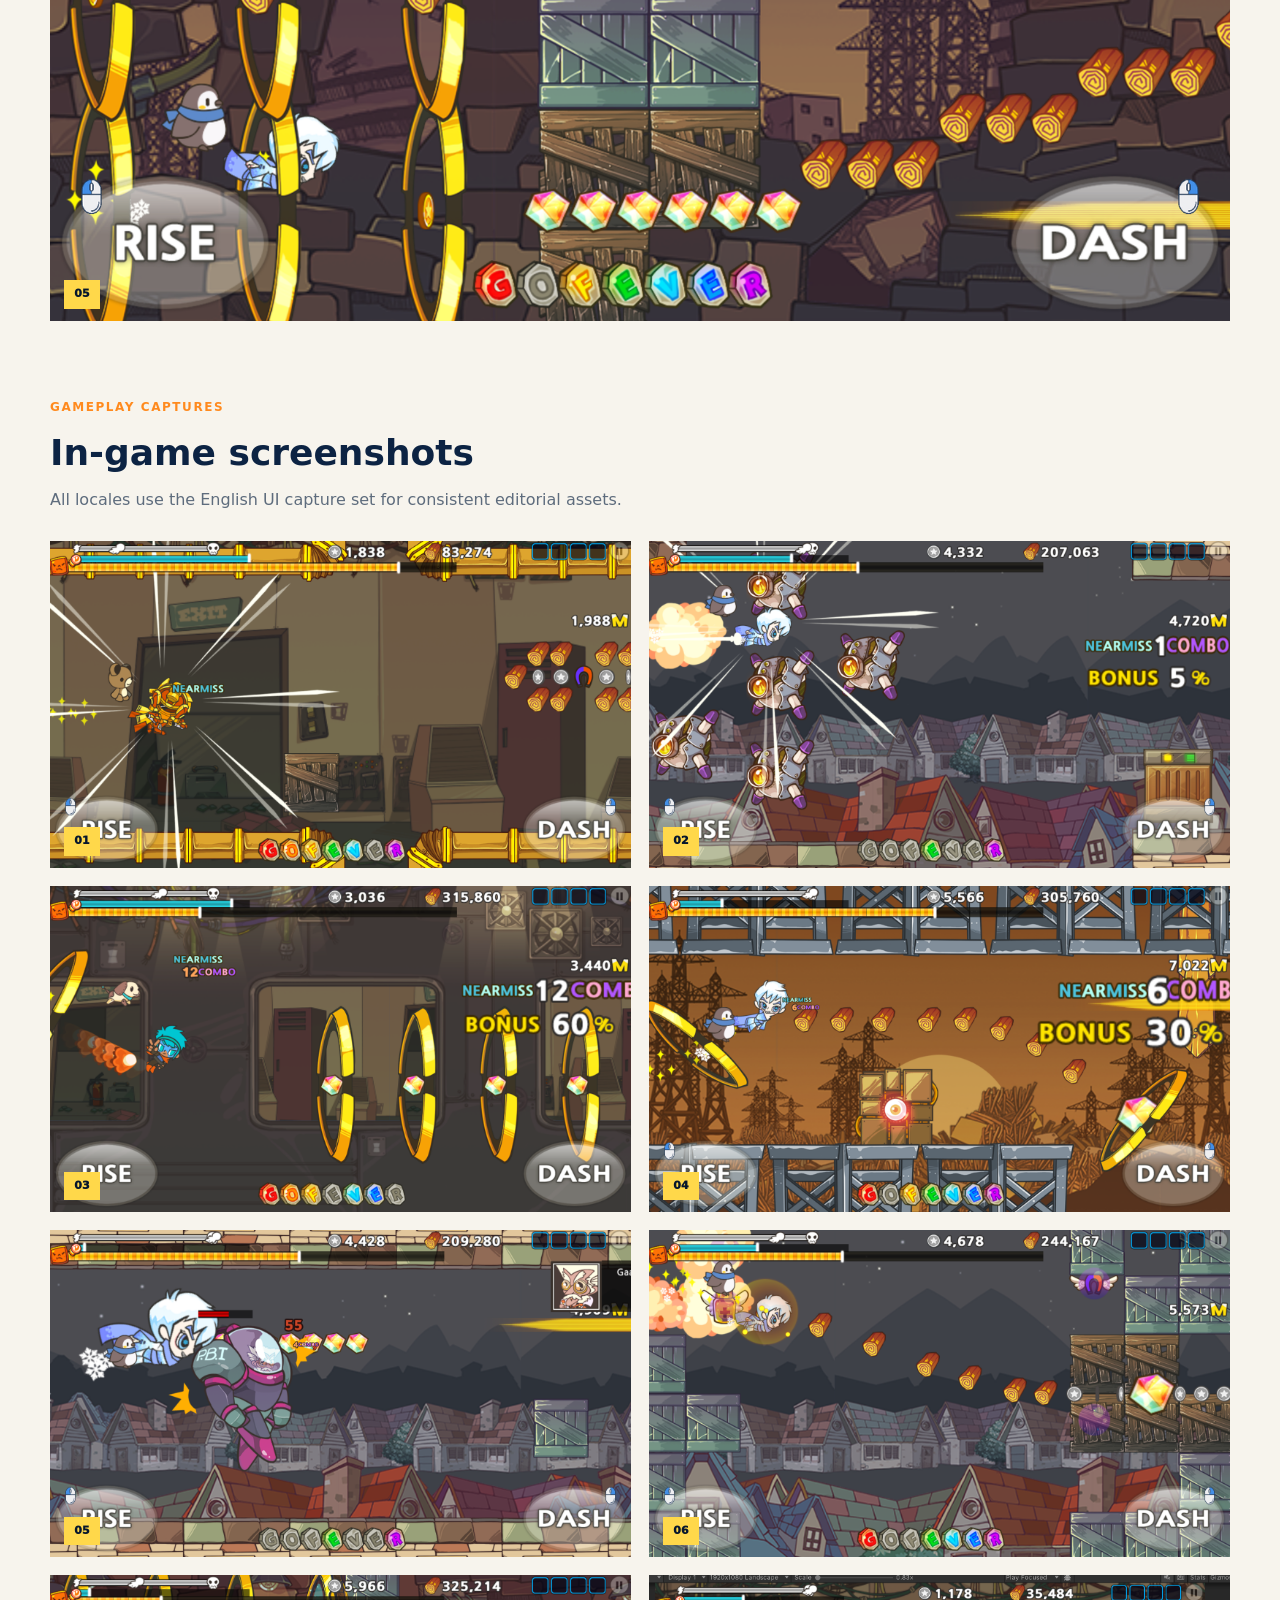
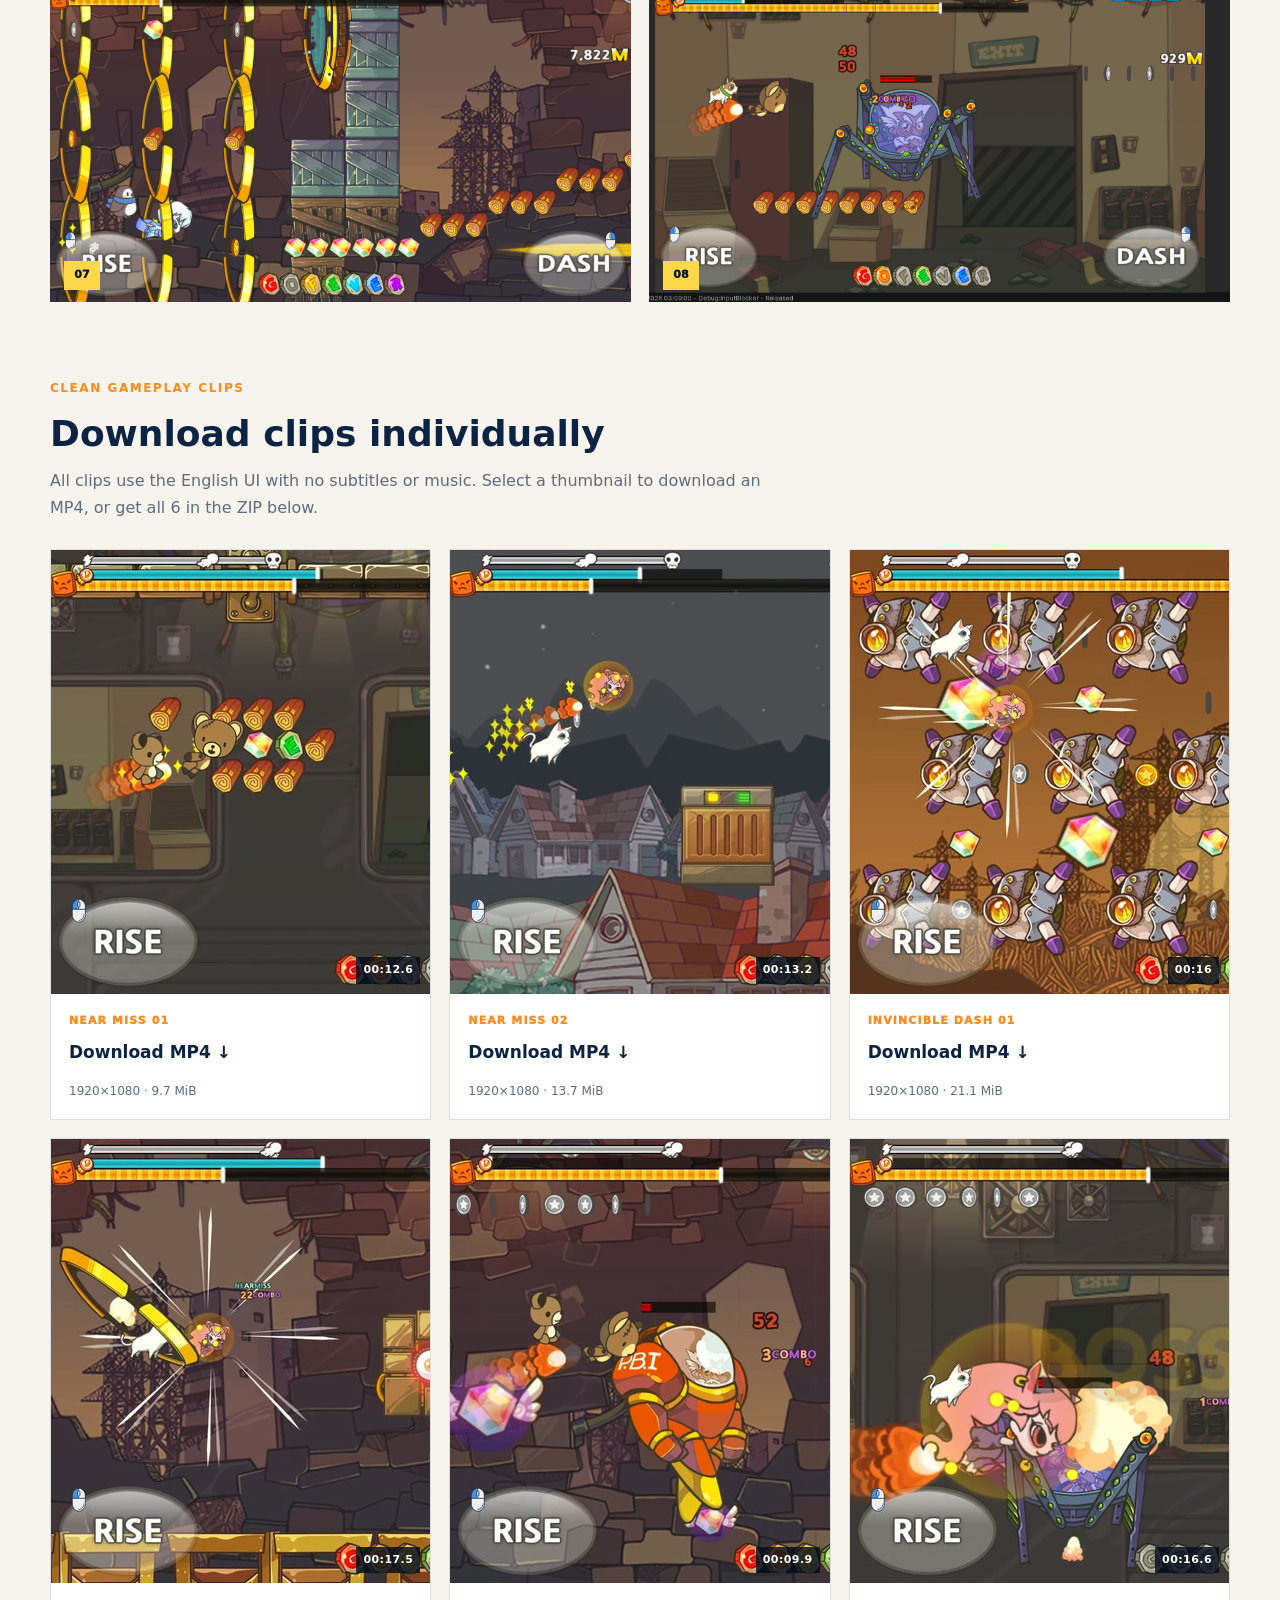
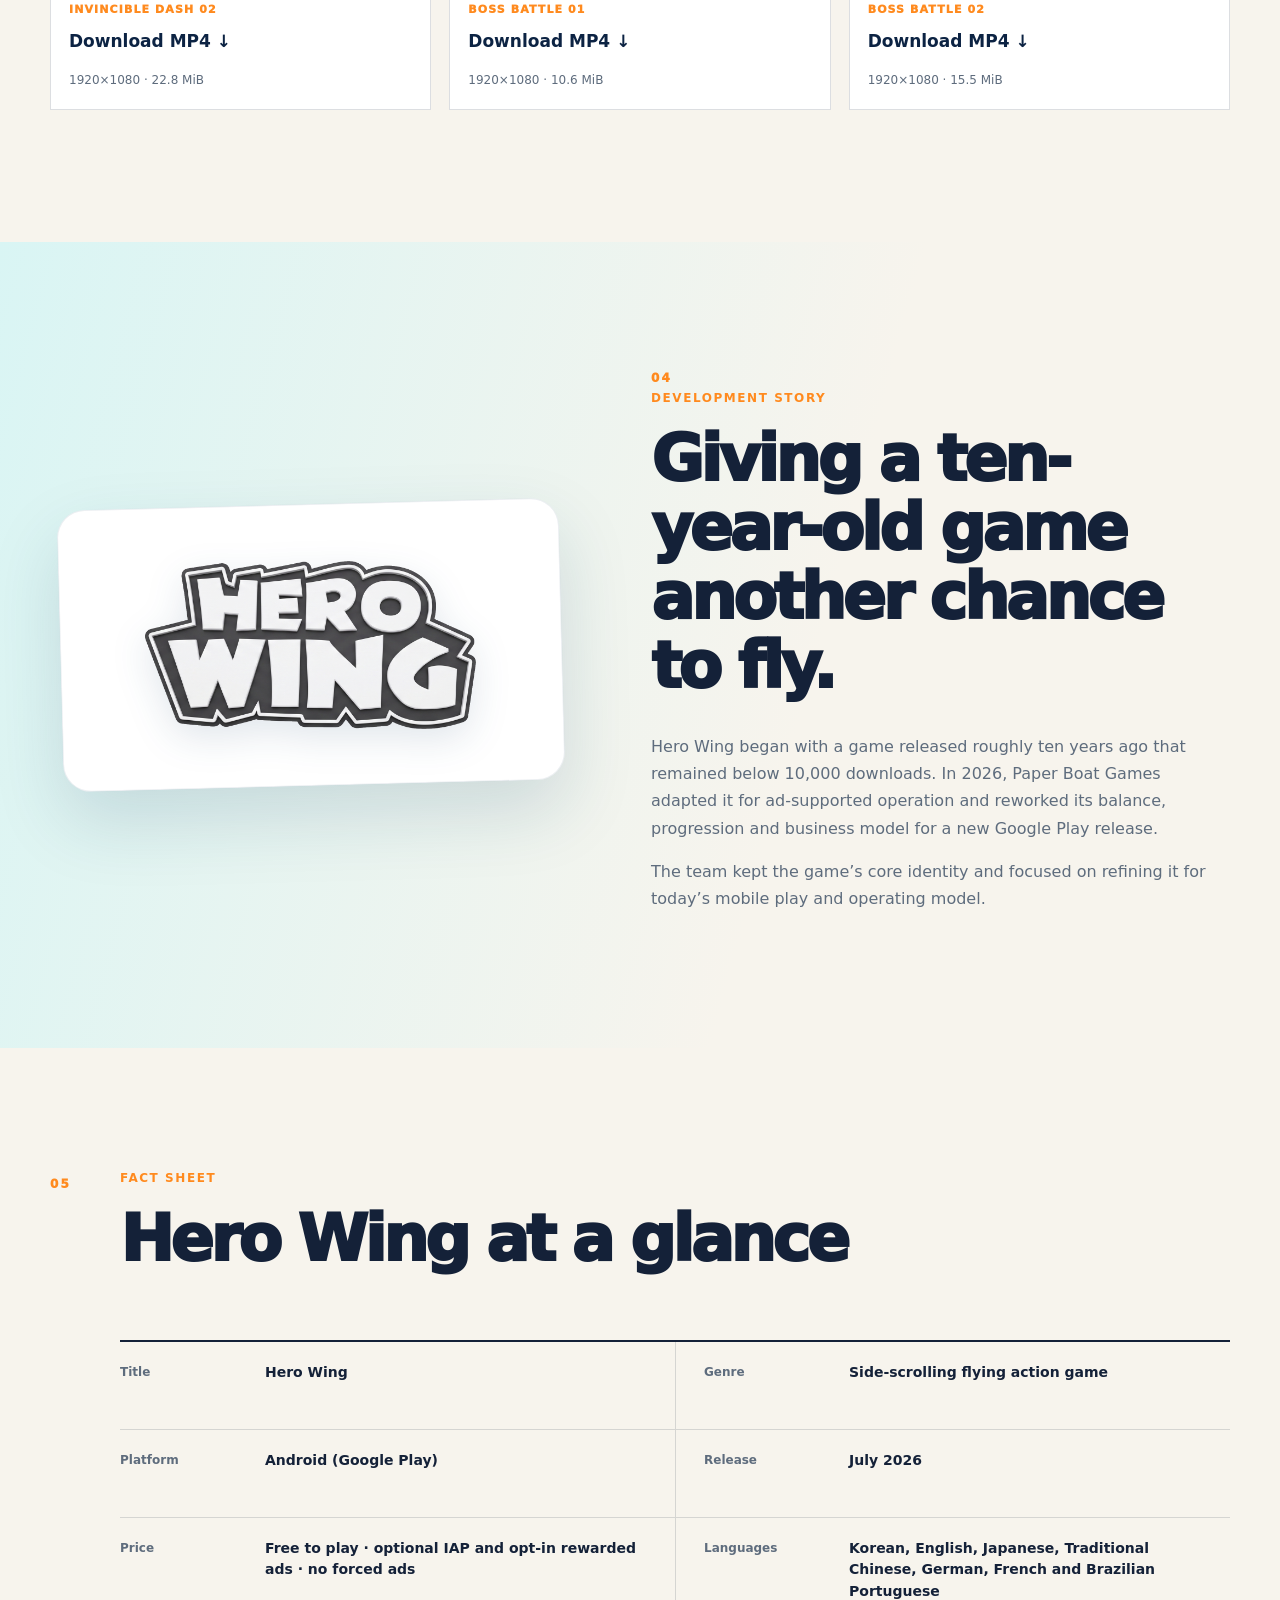
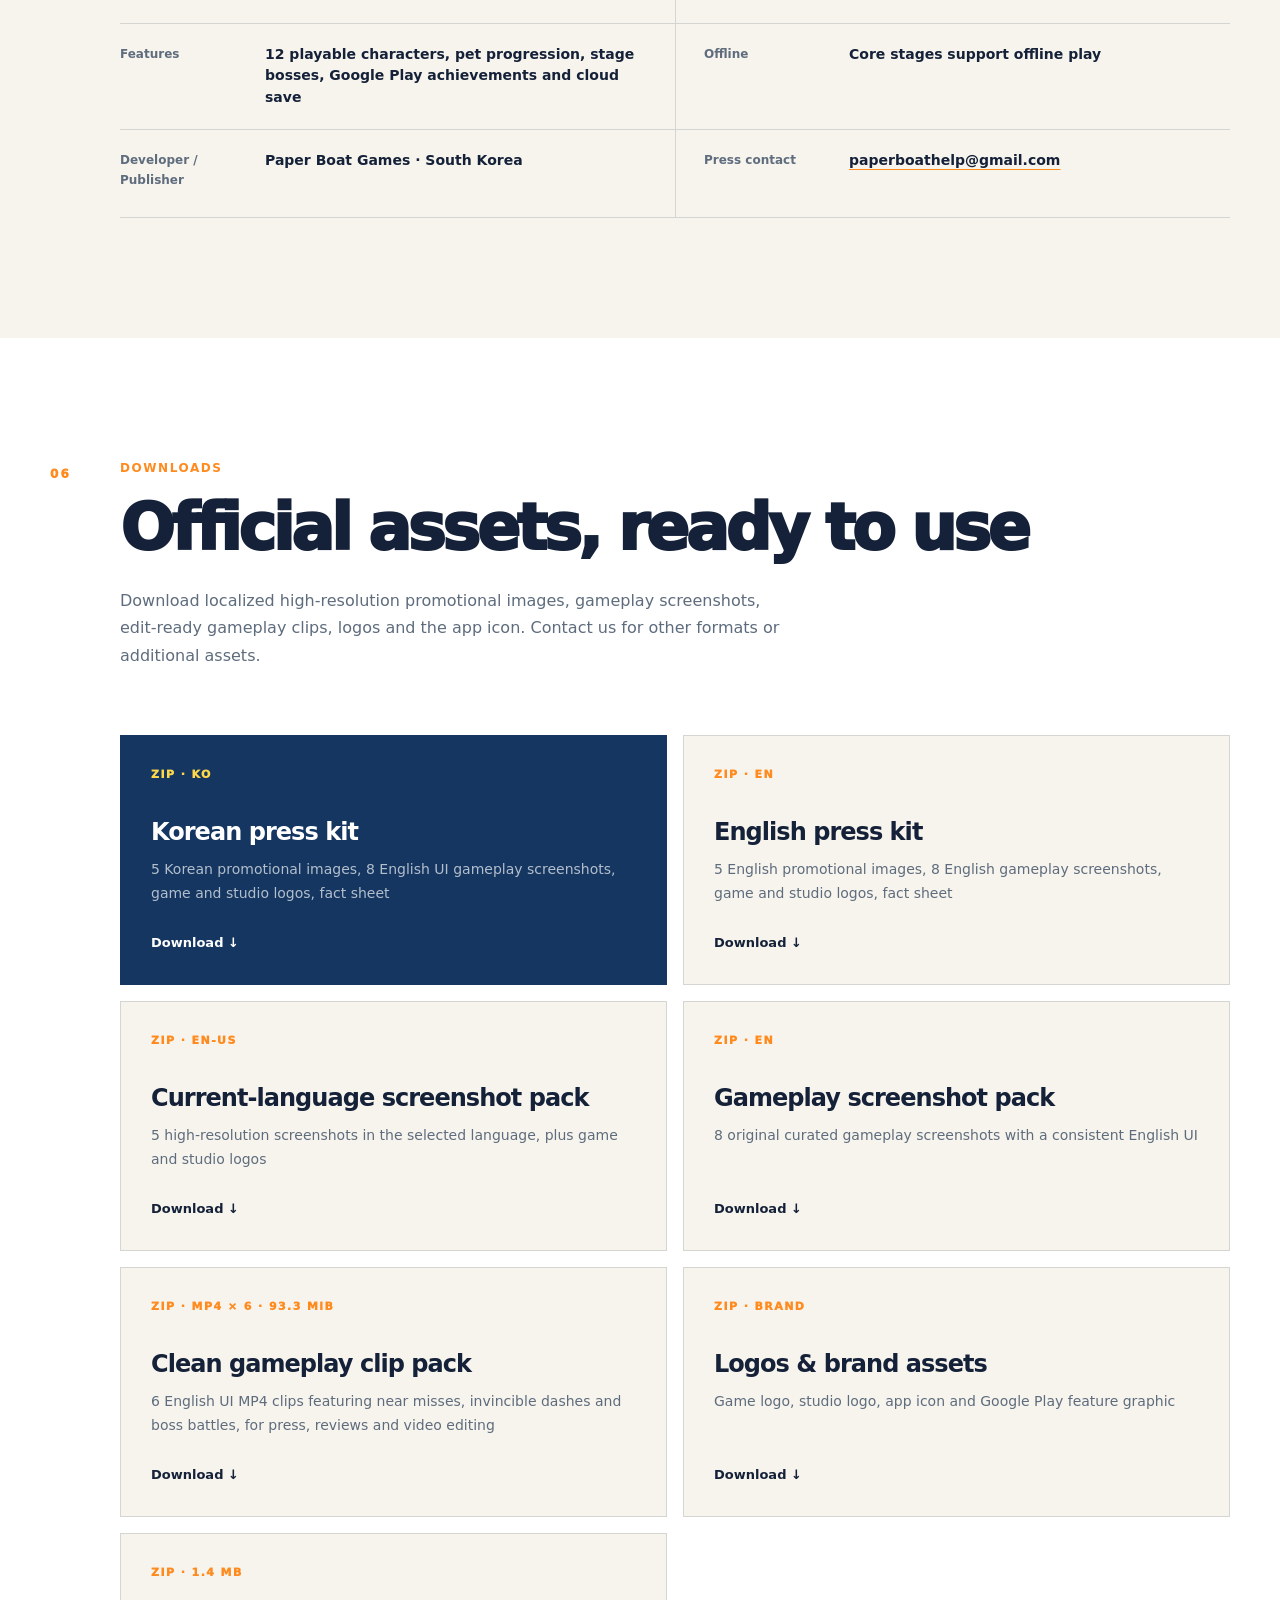
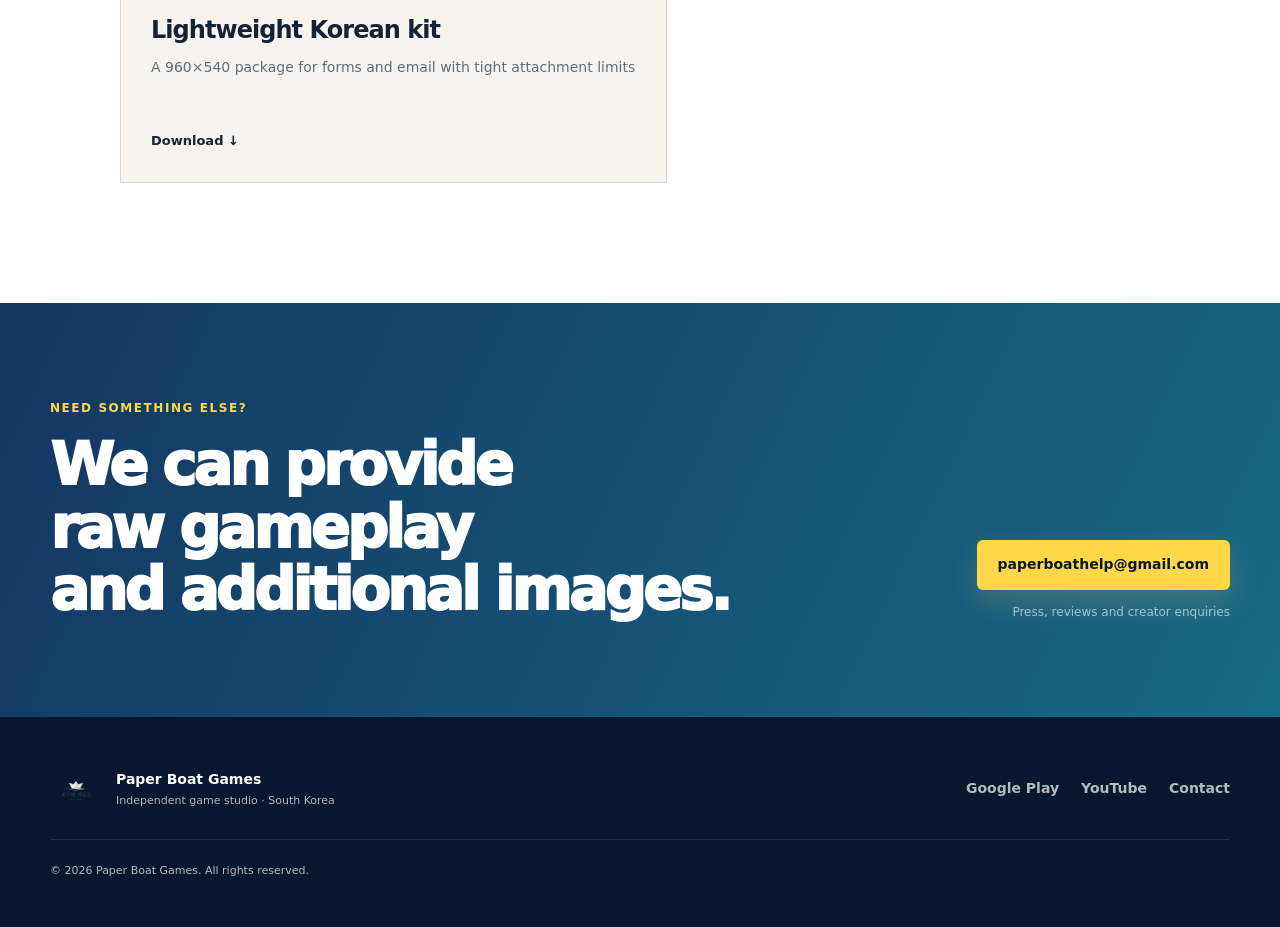
==== commit 8e6e662e: "프레스킷 미디어를 영문 UI 버전으로 교체" ====
--- a/presskit/index.html
+++ b/presskit/index.html
@@ -183,24 +183,24 @@
       </div>
 
       <div class="gallery-grid">
-        <button class="gallery-item gallery-wide" type="button" data-gallery-item data-src-ko="assets/screenshots/ko-01.png" data-src-en="assets/screenshots/en-01.png" data-alt-ko="히로윙 캐릭터와 게임 로고가 모인 키아트" data-alt-en="Hero Wing key art featuring the game logo and characters">
-          <img src="assets/screenshots/ko-01.png" alt="히로윙 캐릭터와 게임 로고가 모인 키아트" loading="lazy">
+        <button class="gallery-item gallery-wide" type="button" data-gallery-item data-src-ko="assets/screenshots/ko-01.png" data-src-en="assets/screenshots/en-01.png" data-alt-ko="히로윙 무적대시 플레이 장면" data-alt-en="Hero Wing Invincible Dash gameplay">
+          <img src="assets/screenshots/ko-01.png" alt="히로윙 무적대시 플레이 장면" loading="lazy">
           <span>01</span>
         </button>
-        <button class="gallery-item" type="button" data-gallery-item data-src-ko="assets/screenshots/ko-02.png" data-src-en="assets/screenshots/en-02.png" data-alt-ko="히로윙의 스테이지와 비행 장면" data-alt-en="Hero Wing stages and flying gameplay">
-          <img src="assets/screenshots/ko-02.png" alt="히로윙의 스테이지와 비행 장면" loading="lazy">
+        <button class="gallery-item" type="button" data-gallery-item data-src-ko="assets/screenshots/ko-02.png" data-src-en="assets/screenshots/en-02.png" data-alt-ko="히로윙 아슬아슬 콤보 플레이 장면" data-alt-en="Hero Wing Near Miss Combo gameplay">
+          <img src="assets/screenshots/ko-02.png" alt="히로윙 아슬아슬 콤보 플레이 장면" loading="lazy">
           <span>02</span>
         </button>
-        <button class="gallery-item" type="button" data-gallery-item data-src-ko="assets/screenshots/ko-03.png" data-src-en="assets/screenshots/en-03.png" data-alt-ko="아슬아슬한 장애물 회피와 콤보 플레이" data-alt-en="Near Miss obstacle passes and combo gameplay">
-          <img src="assets/screenshots/ko-03.png" alt="아슬아슬한 장애물 회피와 콤보 플레이" loading="lazy">
+        <button class="gallery-item" type="button" data-gallery-item data-src-ko="assets/screenshots/ko-03.png" data-src-en="assets/screenshots/en-03.png" data-alt-ko="히로윙 스테이지 보스전 장면" data-alt-en="Hero Wing stage boss battle">
+          <img src="assets/screenshots/ko-03.png" alt="히로윙 스테이지 보스전 장면" loading="lazy">
           <span>03</span>
         </button>
-        <button class="gallery-item" type="button" data-gallery-item data-src-ko="assets/screenshots/ko-04.png" data-src-en="assets/screenshots/en-04.png" data-alt-ko="히로윙 캐릭터 성장과 수집 화면" data-alt-en="Hero Wing character collection and progression">
-          <img src="assets/screenshots/ko-04.png" alt="히로윙 캐릭터 성장과 수집 화면" loading="lazy">
+        <button class="gallery-item" type="button" data-gallery-item data-src-ko="assets/screenshots/ko-04.png" data-src-en="assets/screenshots/en-04.png" data-alt-ko="히로윙 장거리 비행과 점수 플레이 장면" data-alt-en="Hero Wing long-distance score gameplay">
+          <img src="assets/screenshots/ko-04.png" alt="히로윙 장거리 비행과 점수 플레이 장면" loading="lazy">
           <span>04</span>
         </button>
-        <button class="gallery-item gallery-wide" type="button" data-gallery-item data-src-ko="assets/screenshots/ko-05.png" data-src-en="assets/screenshots/en-05.png" data-alt-ko="히로윙 스테이지 보스전 장면" data-alt-en="Hero Wing stage boss battles">
-          <img src="assets/screenshots/ko-05.png" alt="히로윙 스테이지 보스전 장면" loading="lazy">
+        <button class="gallery-item gallery-wide" type="button" data-gallery-item data-src-ko="assets/screenshots/ko-05.png" data-src-en="assets/screenshots/en-05.png" data-alt-ko="히로윙 정밀 조작 장애물 구간" data-alt-en="Hero Wing precision obstacle course gameplay">
+          <img src="assets/screenshots/ko-05.png" alt="히로윙 정밀 조작 장애물 구간" loading="lazy">
           <span>05</span>
         </button>
       </div>
@@ -208,39 +208,39 @@
       <div class="gallery-subheading">
         <p class="eyebrow"><span data-i18n="gameplay_gallery_eyebrow">인게임 캡처</span></p>
         <h3><span data-i18n="gameplay_gallery_title">실제 플레이 스크린샷</span></h3>
-        <p><span data-i18n="gameplay_gallery_body">한국어 페이지에는 한국어 인게임 캡처를, 그 외 언어에는 영문 인게임 캡처를 표시합니다.</span></p>
+        <p><span data-i18n="gameplay_gallery_body">언어별 보도 자료의 화면 일관성을 위해 모든 페이지에 영문 UI 인게임 캡처를 표시합니다.</span></p>
       </div>
 
       <div class="gallery-grid gameplay-gallery">
-        <button class="gallery-item" type="button" data-gameplay-item data-src-ko="assets/gameplay/ko/dash-01.png" data-src-en="assets/gameplay/en/dash-01.png">
-          <img src="assets/gameplay/ko/dash-01.png" alt="히로윙 인게임 스크린샷 1" loading="lazy">
+        <button class="gallery-item" type="button" data-gameplay-item data-src-en="assets/gameplay/en/dash-01.png">
+          <img src="assets/gameplay/en/dash-01.png" alt="히로윙 인게임 스크린샷 1" loading="lazy">
           <span>01</span>
         </button>
-        <button class="gallery-item" type="button" data-gameplay-item data-src-ko="assets/gameplay/ko/dash-02.png" data-src-en="assets/gameplay/en/dash-03.png">
-          <img src="assets/gameplay/ko/dash-02.png" alt="히로윙 인게임 스크린샷 2" loading="lazy">
+        <button class="gallery-item" type="button" data-gameplay-item data-src-en="assets/gameplay/en/dash-03.png">
+          <img src="assets/gameplay/en/dash-03.png" alt="히로윙 인게임 스크린샷 2" loading="lazy">
           <span>02</span>
         </button>
-        <button class="gallery-item" type="button" data-gameplay-item data-src-ko="assets/gameplay/ko/near-miss-02.png" data-src-en="assets/gameplay/en/near-miss-02.png">
-          <img src="assets/gameplay/ko/near-miss-02.png" alt="히로윙 인게임 스크린샷 3" loading="lazy">
+        <button class="gallery-item" type="button" data-gameplay-item data-src-en="assets/gameplay/en/near-miss-02.png">
+          <img src="assets/gameplay/en/near-miss-02.png" alt="히로윙 인게임 스크린샷 3" loading="lazy">
           <span>03</span>
         </button>
-        <button class="gallery-item" type="button" data-gameplay-item data-src-ko="assets/gameplay/ko/near-miss-03.png" data-src-en="assets/gameplay/en/near-miss-03.png">
-          <img src="assets/gameplay/ko/near-miss-03.png" alt="히로윙 인게임 스크린샷 4" loading="lazy">
+        <button class="gallery-item" type="button" data-gameplay-item data-src-en="assets/gameplay/en/near-miss-03.png">
+          <img src="assets/gameplay/en/near-miss-03.png" alt="히로윙 인게임 스크린샷 4" loading="lazy">
           <span>04</span>
         </button>
-        <button class="gallery-item" type="button" data-gameplay-item data-src-ko="assets/gameplay/ko/boss-01.png" data-src-en="assets/gameplay/en/boss-02.png">
-          <img src="assets/gameplay/ko/boss-01.png" alt="히로윙 인게임 스크린샷 5" loading="lazy">
+        <button class="gallery-item" type="button" data-gameplay-item data-src-en="assets/gameplay/en/boss-02.png">
+          <img src="assets/gameplay/en/boss-02.png" alt="히로윙 인게임 스크린샷 5" loading="lazy">
           <span>05</span>
         </button>
-        <button class="gallery-item" type="button" data-gameplay-item data-src-ko="assets/gameplay/ko/stage-01.png" data-src-en="assets/gameplay/en/stage-01.png">
-          <img src="assets/gameplay/ko/stage-01.png" alt="히로윙 인게임 스크린샷 6" loading="lazy">
+        <button class="gallery-item" type="button" data-gameplay-item data-src-en="assets/gameplay/en/stage-01.png">
+          <img src="assets/gameplay/en/stage-01.png" alt="히로윙 인게임 스크린샷 6" loading="lazy">
           <span>06</span>
         </button>
-        <button class="gallery-item" type="button" data-gameplay-item data-src-ko="assets/gameplay/ko/stage-02.png" data-src-en="assets/gameplay/en/stage-02.png">
-          <img src="assets/gameplay/ko/stage-02.png" alt="히로윙 인게임 스크린샷 7" loading="lazy">
+        <button class="gallery-item" type="button" data-gameplay-item data-src-en="assets/gameplay/en/stage-02.png">
+          <img src="assets/gameplay/en/stage-02.png" alt="히로윙 인게임 스크린샷 7" loading="lazy">
           <span>07</span>
         </button>
-        <button class="gallery-item" type="button" data-gameplay-item data-src-en="assets/gameplay/en/boss-03.png" hidden>
+        <button class="gallery-item" type="button" data-gameplay-item data-src-en="assets/gameplay/en/boss-03.png">
           <img src="assets/gameplay/en/boss-03.png" alt="Hero Wing gameplay screenshot 8" loading="lazy">
           <span>08</span>
         </button>
@@ -249,74 +249,74 @@
       <div class="gallery-subheading clip-gallery-heading">
         <p class="eyebrow"><span data-i18n="clip_gallery_eyebrow">클린 플레이 영상</span></p>
         <h3 id="clip-gallery-title"><span data-i18n="clip_gallery_title">편집용 클립 개별 다운로드</span></h3>
-        <p><span data-i18n="clip_gallery_body">썸네일을 선택하면 각 MP4를 바로 다운로드할 수 있습니다. 전체 6개는 하단 다운로드 섹션의 ZIP 팩으로 받을 수 있습니다.</span></p>
+        <p><span data-i18n="clip_gallery_body">모든 클립은 영문 UI이며 자막·BGM이 없습니다. 썸네일을 선택하면 각 MP4를 바로 다운로드할 수 있고, 전체 6개는 하단 ZIP 팩으로 받을 수 있습니다.</span></p>
       </div>
 
       <div class="clip-grid" aria-labelledby="clip-gallery-title">
-        <a class="clip-card" data-clip-card data-clip-title="clip_nearmiss_title" data-clip-number="01" href="https://github.com/paperboat-games/paperboat-games.github.io/releases/download/hero-wing-clean-gameplay-clips-v1/herowing_nearmiss_00.mp4">
+        <a class="clip-card" data-clip-card data-clip-title="clip_nearmiss_title" data-clip-number="01" href="https://github.com/paperboat-games/paperboat-games.github.io/releases/download/hero-wing-clean-gameplay-clips-v2/herowing_nearmiss_00.mp4">
           <span class="clip-thumbnail">
             <img src="assets/clips/herowing_nearmiss_00.jpg" alt="아슬아슬 01 클린 플레이 영상 썸네일" loading="lazy" width="792" height="444">
-            <span class="clip-duration">00:13</span>
+            <span class="clip-duration">00:12.6</span>
           </span>
           <span class="clip-copy">
             <span class="clip-category"><span data-i18n="clip_nearmiss_title">아슬아슬</span> 01</span>
             <strong><span data-i18n="clip_download">MP4 다운로드</span> <span aria-hidden="true">↓</span></strong>
-            <span class="clip-meta">1584×888 · 9.6 MiB</span>
-          </span>
-        </a>
-        <a class="clip-card" data-clip-card data-clip-title="clip_nearmiss_title" data-clip-number="02" href="https://github.com/paperboat-games/paperboat-games.github.io/releases/download/hero-wing-clean-gameplay-clips-v1/herowing_nearmiss_01.mp4">
+            <span class="clip-meta">1920×1080 · 9.7 MiB</span>
+          </span>
+        </a>
+        <a class="clip-card" data-clip-card data-clip-title="clip_nearmiss_title" data-clip-number="02" href="https://github.com/paperboat-games/paperboat-games.github.io/releases/download/hero-wing-clean-gameplay-clips-v2/herowing_nearmiss_01.mp4">
           <span class="clip-thumbnail">
             <img src="assets/clips/herowing_nearmiss_01.jpg" alt="아슬아슬 02 클린 플레이 영상 썸네일" loading="lazy" width="792" height="444">
+            <span class="clip-duration">00:13.2</span>
+          </span>
+          <span class="clip-copy">
+            <span class="clip-category"><span data-i18n="clip_nearmiss_title">아슬아슬</span> 02</span>
+            <strong><span data-i18n="clip_download">MP4 다운로드</span> <span aria-hidden="true">↓</span></strong>
+            <span class="clip-meta">1920×1080 · 13.7 MiB</span>
+          </span>
+        </a>
+        <a class="clip-card" data-clip-card data-clip-title="clip_dash_title" data-clip-number="01" href="https://github.com/paperboat-games/paperboat-games.github.io/releases/download/hero-wing-clean-gameplay-clips-v2/herowing_invincible_dash_00.mp4">
+          <span class="clip-thumbnail">
+            <img src="assets/clips/herowing_invincible_dash_00.jpg" alt="무적대시 01 클린 플레이 영상 썸네일" loading="lazy" width="792" height="444">
             <span class="clip-duration">00:16</span>
           </span>
           <span class="clip-copy">
-            <span class="clip-category"><span data-i18n="clip_nearmiss_title">아슬아슬</span> 02</span>
-            <strong><span data-i18n="clip_download">MP4 다운로드</span> <span aria-hidden="true">↓</span></strong>
-            <span class="clip-meta">1584×888 · 14.9 MiB</span>
-          </span>
-        </a>
-        <a class="clip-card" data-clip-card data-clip-title="clip_dash_title" data-clip-number="01" href="https://github.com/paperboat-games/paperboat-games.github.io/releases/download/hero-wing-clean-gameplay-clips-v1/herowing_invincible_dash_00.mp4">
-          <span class="clip-thumbnail">
-            <img src="assets/clips/herowing_invincible_dash_00.jpg" alt="무적대시 01 클린 플레이 영상 썸네일" loading="lazy" width="792" height="444">
-            <span class="clip-duration">00:17</span>
-          </span>
-          <span class="clip-copy">
             <span class="clip-category"><span data-i18n="clip_dash_title">무적대시</span> 01</span>
             <strong><span data-i18n="clip_download">MP4 다운로드</span> <span aria-hidden="true">↓</span></strong>
-            <span class="clip-meta">1584×888 · 11.3 MiB</span>
-          </span>
-        </a>
-        <a class="clip-card" data-clip-card data-clip-title="clip_dash_title" data-clip-number="02" href="https://github.com/paperboat-games/paperboat-games.github.io/releases/download/hero-wing-clean-gameplay-clips-v1/herowing_invincible_dash_01.mp4">
+            <span class="clip-meta">1920×1080 · 21.1 MiB</span>
+          </span>
+        </a>
+        <a class="clip-card" data-clip-card data-clip-title="clip_dash_title" data-clip-number="02" href="https://github.com/paperboat-games/paperboat-games.github.io/releases/download/hero-wing-clean-gameplay-clips-v2/herowing_invincible_dash_01.mp4">
           <span class="clip-thumbnail">
             <img src="assets/clips/herowing_invincible_dash_01.jpg" alt="무적대시 02 클린 플레이 영상 썸네일" loading="lazy" width="792" height="444">
-            <span class="clip-duration">00:15</span>
+            <span class="clip-duration">00:17.5</span>
           </span>
           <span class="clip-copy">
             <span class="clip-category"><span data-i18n="clip_dash_title">무적대시</span> 02</span>
             <strong><span data-i18n="clip_download">MP4 다운로드</span> <span aria-hidden="true">↓</span></strong>
-            <span class="clip-meta">1584×888 · 16.2 MiB</span>
-          </span>
-        </a>
-        <a class="clip-card" data-clip-card data-clip-title="clip_boss_title" data-clip-number="01" href="https://github.com/paperboat-games/paperboat-games.github.io/releases/download/hero-wing-clean-gameplay-clips-v1/herowing_boss_00.mp4">
+            <span class="clip-meta">1920×1080 · 22.8 MiB</span>
+          </span>
+        </a>
+        <a class="clip-card" data-clip-card data-clip-title="clip_boss_title" data-clip-number="01" href="https://github.com/paperboat-games/paperboat-games.github.io/releases/download/hero-wing-clean-gameplay-clips-v2/herowing_boss_00.mp4">
           <span class="clip-thumbnail">
             <img src="assets/clips/herowing_boss_00.jpg" alt="보스전 01 클린 플레이 영상 썸네일" loading="lazy" width="792" height="444">
-            <span class="clip-duration">00:09</span>
+            <span class="clip-duration">00:09.9</span>
           </span>
           <span class="clip-copy">
             <span class="clip-category"><span data-i18n="clip_boss_title">보스전</span> 01</span>
             <strong><span data-i18n="clip_download">MP4 다운로드</span> <span aria-hidden="true">↓</span></strong>
-            <span class="clip-meta">1584×888 · 8.6 MiB</span>
-          </span>
-        </a>
-        <a class="clip-card" data-clip-card data-clip-title="clip_boss_title" data-clip-number="02" href="https://github.com/paperboat-games/paperboat-games.github.io/releases/download/hero-wing-clean-gameplay-clips-v1/herowing_boss_01.mp4">
+            <span class="clip-meta">1920×1080 · 10.6 MiB</span>
+          </span>
+        </a>
+        <a class="clip-card" data-clip-card data-clip-title="clip_boss_title" data-clip-number="02" href="https://github.com/paperboat-games/paperboat-games.github.io/releases/download/hero-wing-clean-gameplay-clips-v2/herowing_boss_01.mp4">
           <span class="clip-thumbnail">
             <img src="assets/clips/herowing_boss_01.jpg" alt="보스전 02 클린 플레이 영상 썸네일" loading="lazy" width="792" height="444">
-            <span class="clip-duration">00:06.5</span>
+            <span class="clip-duration">00:16.6</span>
           </span>
           <span class="clip-copy">
             <span class="clip-category"><span data-i18n="clip_boss_title">보스전</span> 02</span>
             <strong><span data-i18n="clip_download">MP4 다운로드</span> <span aria-hidden="true">↓</span></strong>
-            <span class="clip-meta">1584×888 · 5.4 MiB</span>
+            <span class="clip-meta">1920×1080 · 15.5 MiB</span>
           </span>
         </a>
       </div>
@@ -372,7 +372,7 @@
         <a class="download-card featured-download" href="downloads/hero-wing-press-kit-ko.zip" download>
           <span class="download-type">ZIP · KO</span>
           <h3><span data-i18n="download_ko_title">한국어 프레스 키트</span></h3>
-          <p><span data-i18n="download_ko_body">현지화 홍보 이미지 5장, 한국어 플레이 스크린샷 7장, 게임·스튜디오 로고, 팩트시트</span></p>
+          <p><span data-i18n="download_ko_body">한국어 홍보 이미지 5장, 영문 UI 플레이 스크린샷 8장, 게임·스튜디오 로고, 팩트시트</span></p>
           <span class="download-action"><span data-i18n="download_action">다운로드</span> ↓</span>
         </a>
         <a class="download-card" href="downloads/hero-wing-press-kit-en.zip" download>
@@ -387,16 +387,16 @@
           <p><span data-i18n="download_locale_body">선택한 언어의 고해상도 스크린샷 5장과 게임·스튜디오 로고</span></p>
           <span class="download-action"><span data-i18n="download_action">다운로드</span> ↓</span>
         </a>
-        <a class="download-card" data-gameplay-pack href="downloads/hero-wing-gameplay-screenshots-ko.zip" download>
-          <span class="download-type" data-gameplay-pack-type>ZIP · KO</span>
+        <a class="download-card" data-gameplay-pack href="downloads/hero-wing-gameplay-screenshots-en.zip" download>
+          <span class="download-type" data-gameplay-pack-type>ZIP · EN</span>
           <h3><span data-i18n="download_gameplay_title">인게임 스크린샷 팩</span></h3>
-          <p><span data-i18n="download_gameplay_body">현재 페이지 언어에 맞는 큐레이션 인게임 스크린샷 원본</span></p>
-          <span class="download-action"><span data-i18n="download_action">다운로드</span> ↓</span>
-        </a>
-        <a class="download-card" href="https://github.com/paperboat-games/paperboat-games.github.io/releases/download/hero-wing-clean-gameplay-clips-v1/hero-wing-clean-gameplay-clips-v1.zip">
-          <span class="download-type">ZIP · MP4 × 6 · 65.9 MiB</span>
+          <p><span data-i18n="download_gameplay_body">영문 UI로 통일한 큐레이션 인게임 스크린샷 원본 8장</span></p>
+          <span class="download-action"><span data-i18n="download_action">다운로드</span> ↓</span>
+        </a>
+        <a class="download-card" href="https://github.com/paperboat-games/paperboat-games.github.io/releases/download/hero-wing-clean-gameplay-clips-v2/hero-wing-clean-gameplay-clips-v2.zip">
+          <span class="download-type">ZIP · MP4 × 6 · 93.3 MiB</span>
           <h3><span data-i18n="download_clips_title">클린 플레이 영상 팩</span></h3>
-          <p><span data-i18n="download_clips_body">아슬아슬한 회피, 무적대시, 보스전을 담은 보도·리뷰·영상 편집용 MP4 6개</span></p>
+          <p><span data-i18n="download_clips_body">영문 UI의 아슬아슬한 회피, 무적대시, 보스전을 담은 보도·리뷰·영상 편집용 MP4 6개</span></p>
           <span class="download-action"><span data-i18n="download_action">다운로드</span> ↓</span>
         </a>
         <a class="download-card" href="downloads/hero-wing-brand-assets.zip" download>
@@ -406,7 +406,7 @@
           <span class="download-action"><span data-i18n="download_action">다운로드</span> ↓</span>
         </a>
         <a class="download-card" href="downloads/hero-wing-press-kit-ko-light.zip" download>
-          <span class="download-type">ZIP · 1.5 MB</span>
+          <span class="download-type">ZIP · 1.4 MB</span>
           <h3><span data-i18n="download_light_title">한국어 경량 키트</span></h3>
           <p><span data-i18n="download_light_body">첨부 용량 제한이 있는 폼과 이메일을 위한 960×540 경량본</span></p>
           <span class="download-action"><span data-i18n="download_action">다운로드</span> ↓</span>
